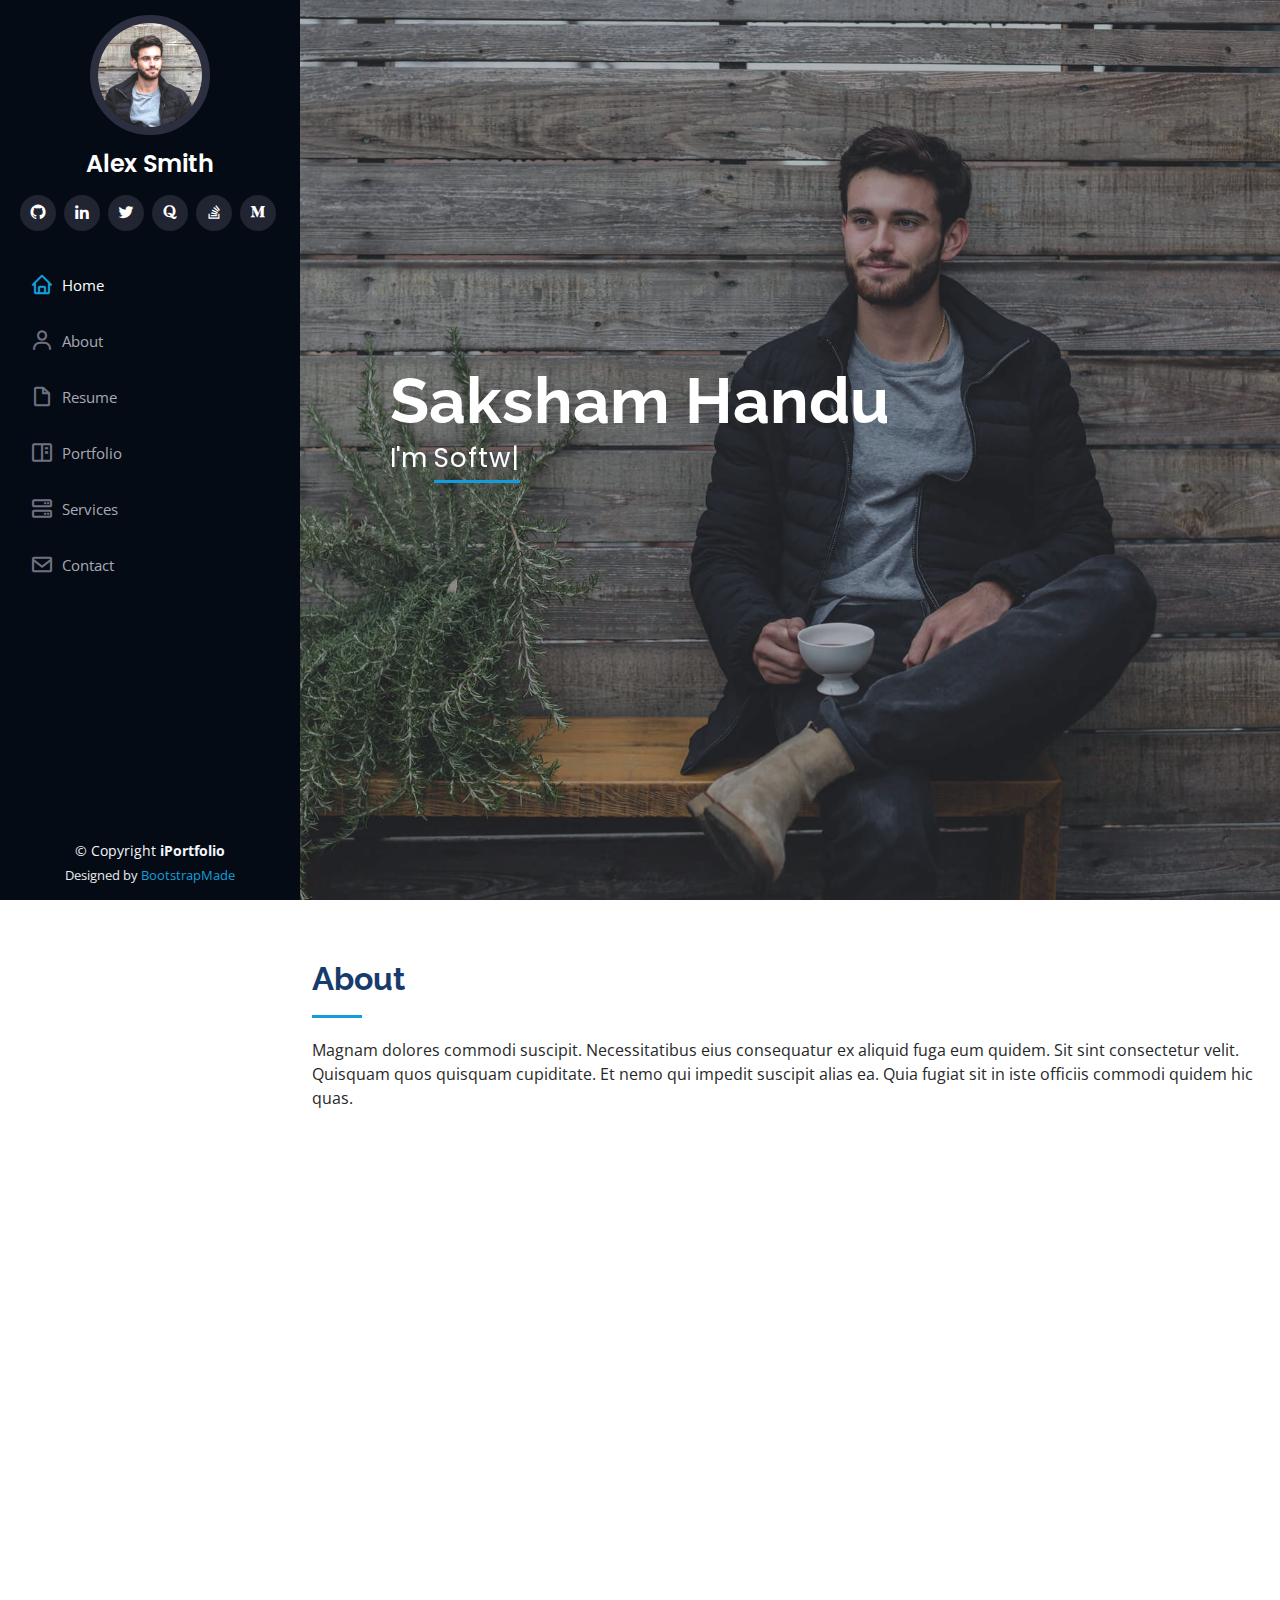
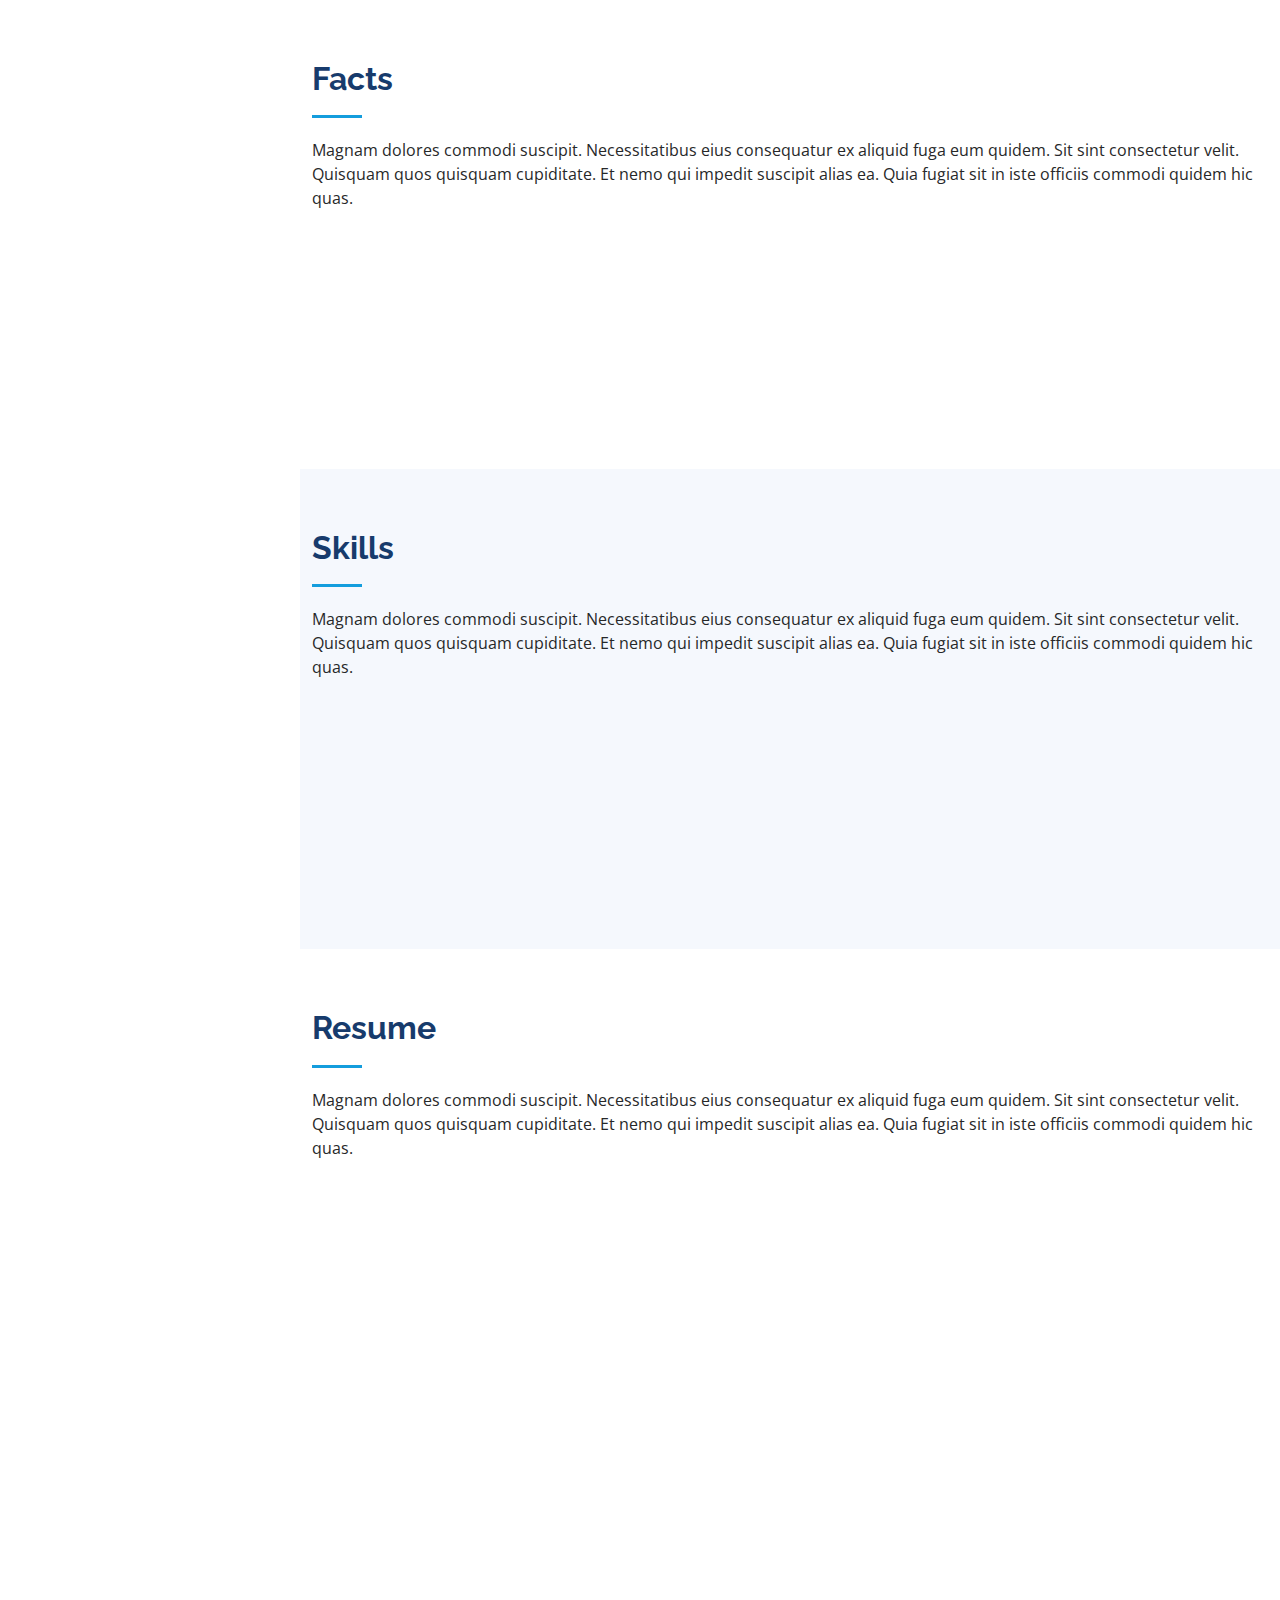
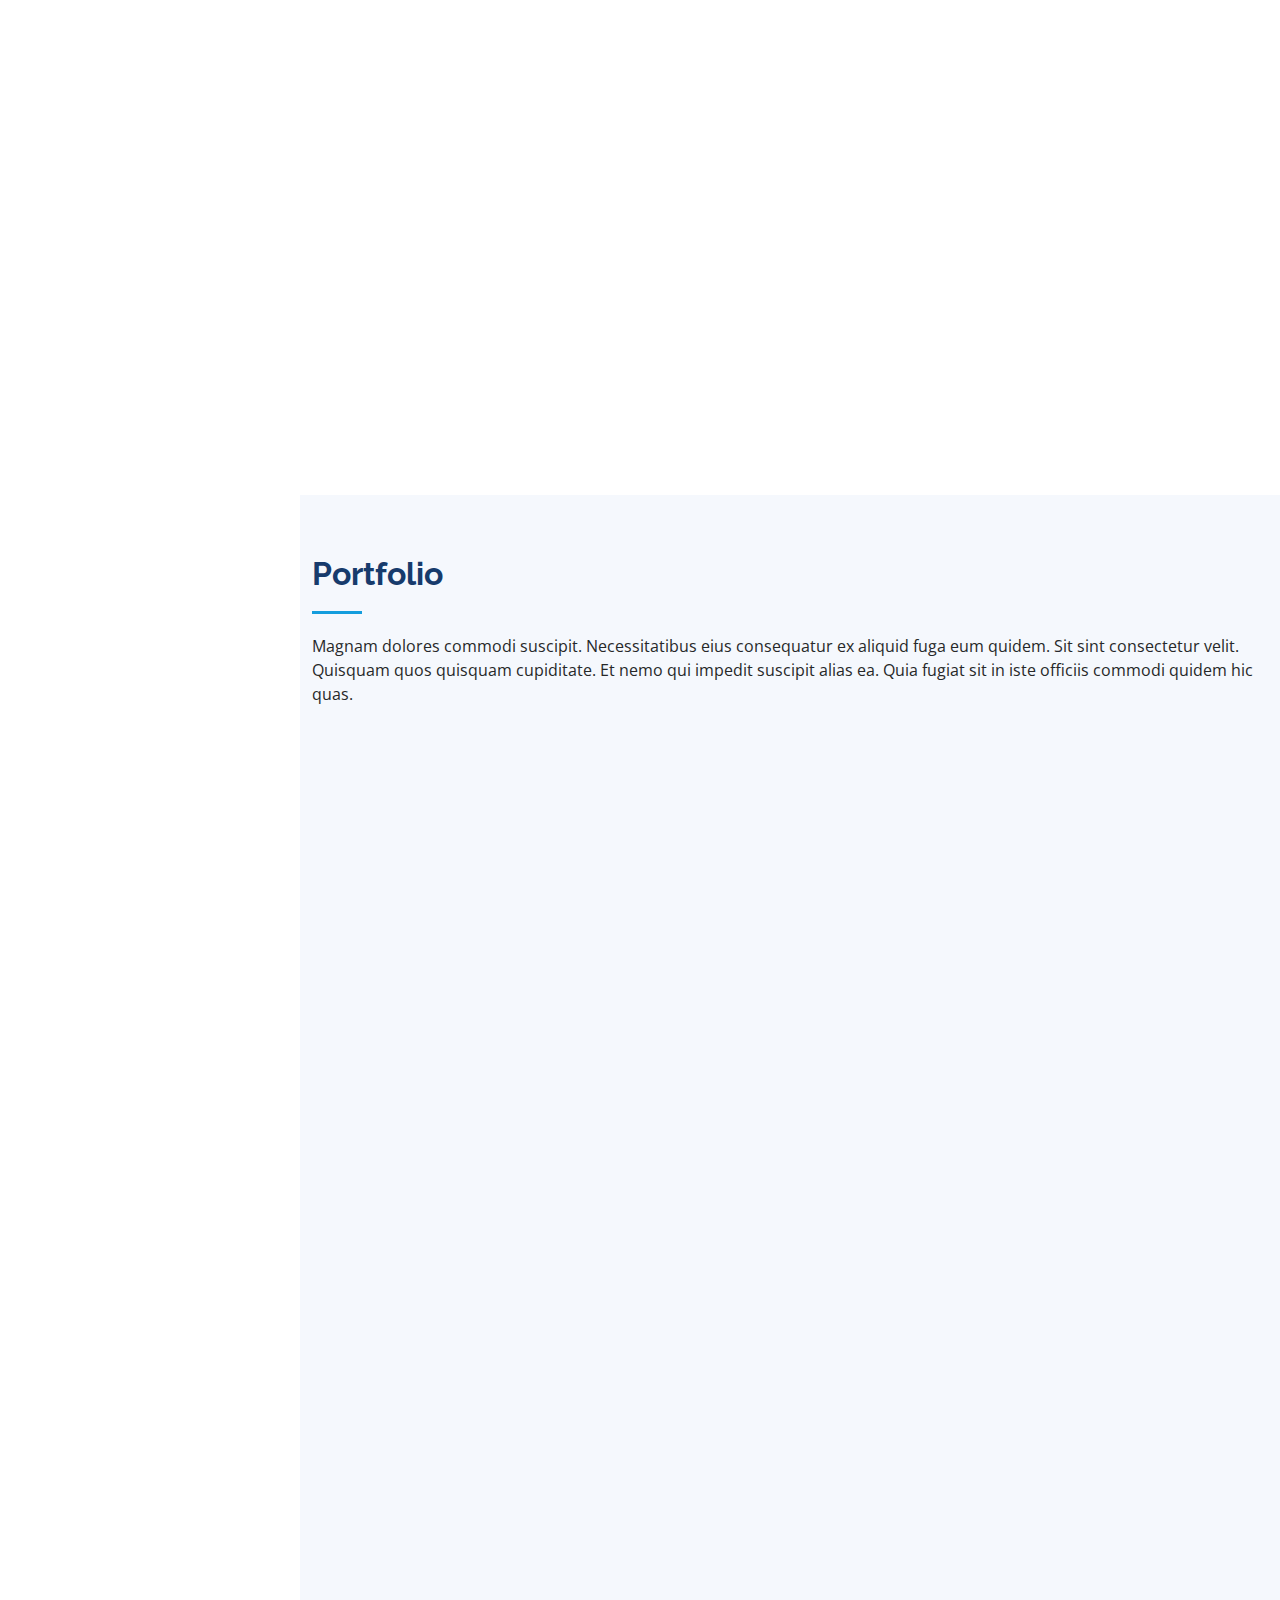
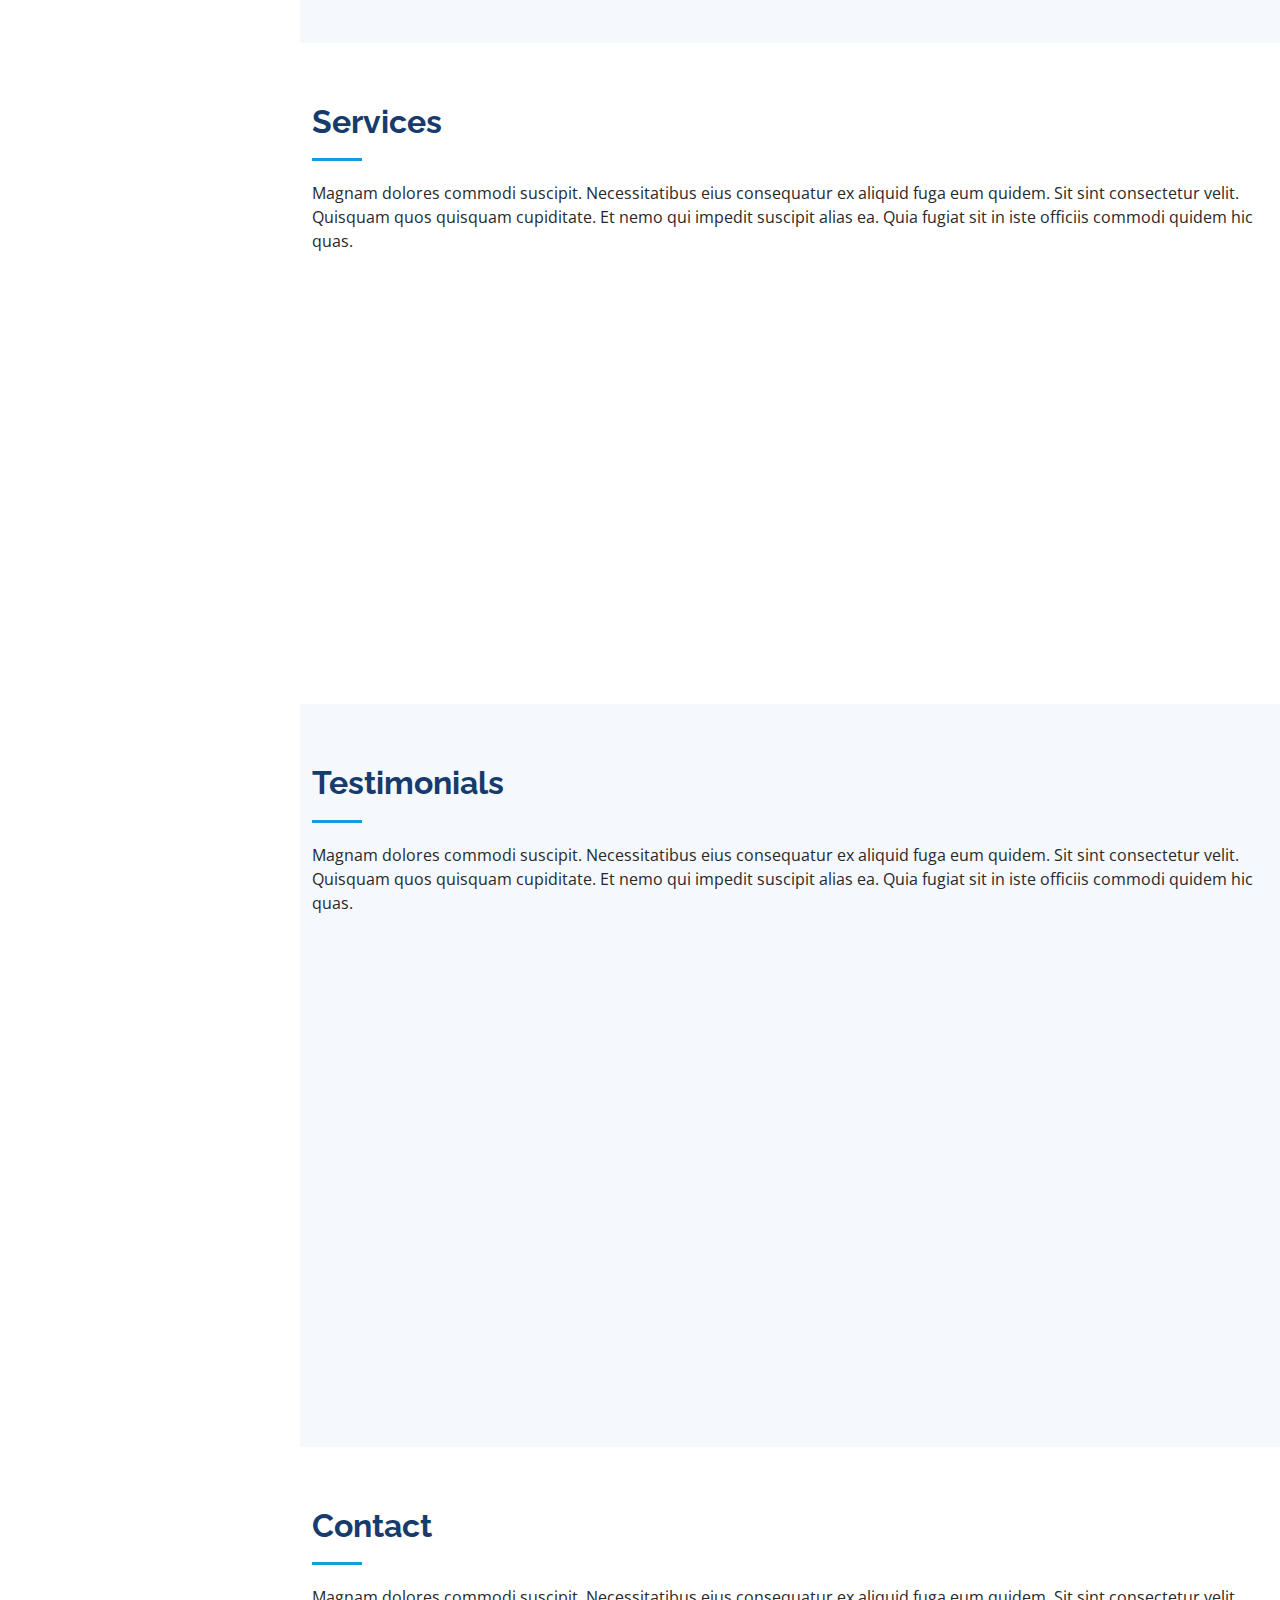
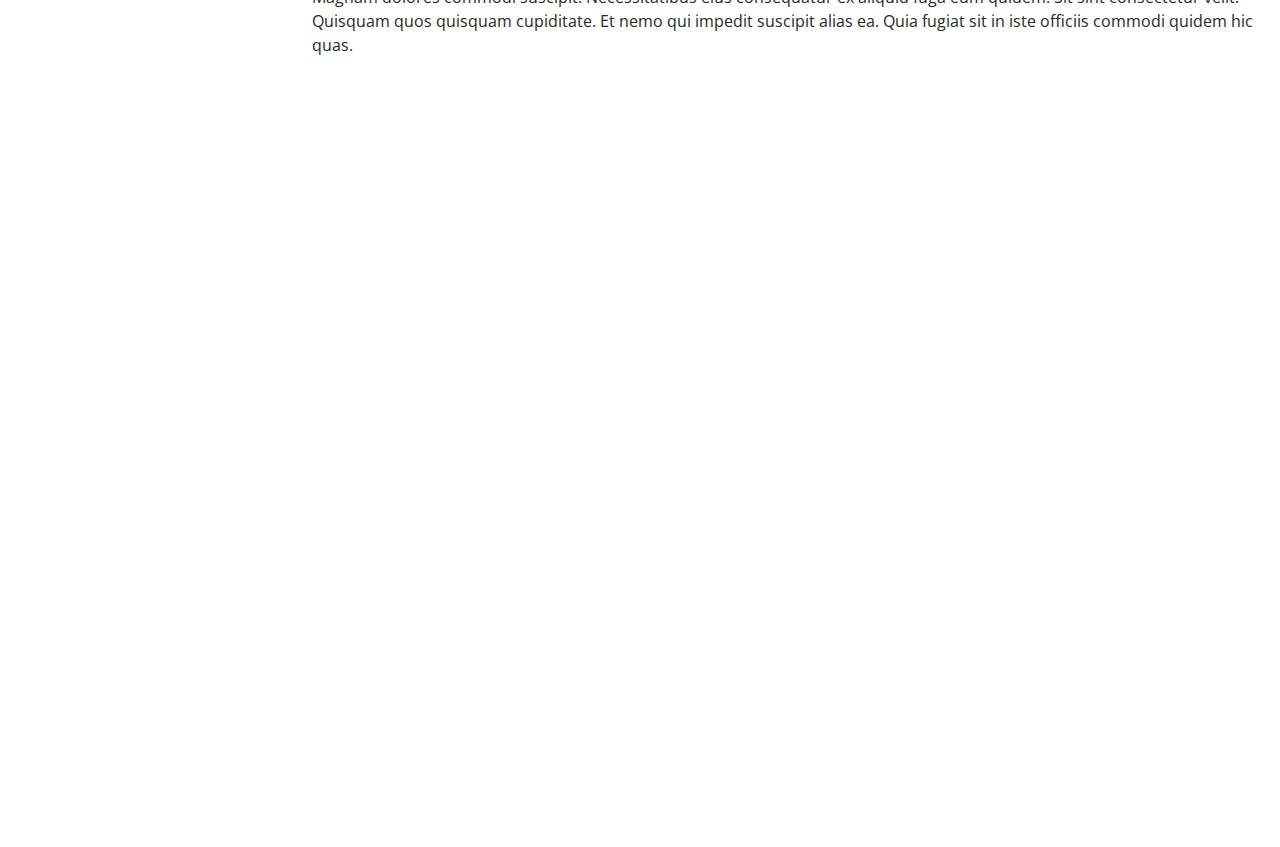
==== index.html @ 4e052d55 "Used bootstrap iPortfolio template" ====
<!DOCTYPE html>
<html lang="en">

<head>
  <meta charset="utf-8">
  <meta content="width=device-width, initial-scale=1.0" name="viewport">

  <title>iPortfolio Bootstrap Template - Index</title>
  <meta content="" name="description">
  <meta content="" name="keywords">

  <!-- Favicons -->
  <link href="assets/img/favicon.png" rel="icon">
  <link href="assets/img/apple-touch-icon.png" rel="apple-touch-icon">

  <!-- Google Fonts -->
  <link href="https://fonts.googleapis.com/css?family=Open+Sans:300,300i,400,400i,600,600i,700,700i|Raleway:300,300i,400,400i,500,500i,600,600i,700,700i|Poppins:300,300i,400,400i,500,500i,600,600i,700,700i" rel="stylesheet">

  <!-- Vendor CSS Files -->
  <link href="assets/vendor/aos/aos.css" rel="stylesheet">
  <link href="assets/vendor/bootstrap/css/bootstrap.min.css" rel="stylesheet">
  <link href="assets/vendor/bootstrap-icons/bootstrap-icons.css" rel="stylesheet">
  <link href="assets/vendor/boxicons/css/boxicons.min.css" rel="stylesheet">
  <link href="assets/vendor/glightbox/css/glightbox.min.css" rel="stylesheet">
  <link href="assets/vendor/swiper/swiper-bundle.min.css" rel="stylesheet">

  <!-- Template Main CSS File -->
  <link href="assets/css/style.css" rel="stylesheet">

  <!-- =======================================================
  * Template Name: iPortfolio - v3.0.1
  * Template URL: https://bootstrapmade.com/iportfolio-bootstrap-portfolio-websites-template/
  * Author: BootstrapMade.com
  * License: https://bootstrapmade.com/license/
  ======================================================== -->
</head>

<body>

  <!-- ======= Mobile nav toggle button ======= -->
  <i class="bi bi-list mobile-nav-toggle d-xl-none"></i>

  <!-- ======= Header ======= -->
  <header id="header">
    <div class="d-flex flex-column">

      <div class="profile">
        <img src="assets/img/profile-img.jpg" alt="" class="img-fluid rounded-circle">
        <h1 class="text-light"><a href="index.html">Alex Smith</a></h1>
        <div class="social-links mt-3 text-center">
          <a href="https://github.com/miPlodder" target="_blank"><i class="bx bxl-github"></i></a>
          <a href="https://www.linkedin.com/in/saksham-handu-94a631126/" target="_blank"><i class="bx bxl-linkedin"></i></a>
          <a href="https://twitter.com/miPlodder" target="_blank"><i class="bx bxl-twitter"></i></a>
          <a href="https://www.quora.com/profile/Saksham-Handu-1" target="_blank"><i class="bx bxl-quora"></i></a>
		  <a href="https://stackoverflow.com/users/5662835/miplodder?tab=profile" target="_blank"><i class="bx bxl-stack-overflow"></i></a>
          <a href="https://medium.com/@miPlodder" target="_blank"><i class="bx bxl-medium"></i></a>
          
    	  	
        </div>
      </div>

      <nav id="navbar" class="nav-menu navbar">
        <ul>
          <li><a href="#hero" class="nav-link scrollto active"><i class="bx bx-home"></i> <span>Home</span></a></li>
          <li><a href="#about" class="nav-link scrollto"><i class="bx bx-user"></i> <span>About</span></a></li>
          <li><a href="#resume" class="nav-link scrollto"><i class="bx bx-file-blank"></i> <span>Resume</span></a></li>
          <li><a href="#portfolio" class="nav-link scrollto"><i class="bx bx-book-content"></i> <span>Portfolio</span></a></li>
          <li><a href="#services" class="nav-link scrollto"><i class="bx bx-server"></i> <span>Services</span></a></li>
          <li><a href="#contact" class="nav-link scrollto"><i class="bx bx-envelope"></i> <span>Contact</span></a></li>
        </ul>
      </nav><!-- .nav-menu -->
    </div>
  </header><!-- End Header -->

  <!-- ======= Hero Section ======= -->
  <section id="hero" class="d-flex flex-column justify-content-center align-items-center">
    <div class="hero-container" data-aos="fade-in">
      <h1>Saksham Handu</h1>
      <p>I'm <span class="typed" data-typed-items="Software Developer, Open Source Lover :), Trader"></span></p>
    </div>
  </section><!-- End Hero -->

  <main id="main">

    <!-- ======= About Section ======= -->
    <section id="about" class="about">
      <div class="container">

        <div class="section-title">
          <h2>About</h2>
          <p>Magnam dolores commodi suscipit. Necessitatibus eius consequatur ex aliquid fuga eum quidem. Sit sint consectetur velit. Quisquam quos quisquam cupiditate. Et nemo qui impedit suscipit alias ea. Quia fugiat sit in iste officiis commodi quidem hic quas.</p>
        </div>

        <div class="row">
          <div class="col-lg-4" data-aos="fade-right">
            <img src="assets/img/profile-img.jpg" class="img-fluid" alt="">
          </div>
          <div class="col-lg-8 pt-4 pt-lg-0 content" data-aos="fade-left">
            <h3>UI/UX Designer &amp; Web Developer.</h3>
            <p class="font-italic">
              Lorem ipsum dolor sit amet, consectetur adipiscing elit, sed do eiusmod tempor incididunt ut labore et dolore
              magna aliqua.
            </p>
            <div class="row">
              <div class="col-lg-6">
                <ul>
                  <li><i class="bi bi-chevron-right"></i> <strong>Birthday:</strong> <span>1 May 1995</span></li>
                  <li><i class="bi bi-chevron-right"></i> <strong>Website:</strong> <span>www.example.com</span></li>
                  <li><i class="bi bi-chevron-right"></i> <strong>Phone:</strong> <span>+123 456 7890</span></li>
                  <li><i class="bi bi-chevron-right"></i> <strong>City:</strong> <span>New York, USA</span></li>
                </ul>
              </div>
              <div class="col-lg-6">
                <ul>
                  <li><i class="bi bi-chevron-right"></i> <strong>Age:</strong> <span>30</span></li>
                  <li><i class="bi bi-chevron-right"></i> <strong>Degree:</strong> <span>Master</span></li>
                  <li><i class="bi bi-chevron-right"></i> <strong>PhEmailone:</strong> <span>email@example.com</span></li>
                  <li><i class="bi bi-chevron-right"></i> <strong>Freelance:</strong> <span>Available</span></li>
                </ul>
              </div>
            </div>
            <p>
              Officiis eligendi itaque labore et dolorum mollitia officiis optio vero. Quisquam sunt adipisci omnis et ut. Nulla accusantium dolor incidunt officia tempore. Et eius omnis.
              Cupiditate ut dicta maxime officiis quidem quia. Sed et consectetur qui quia repellendus itaque neque. Aliquid amet quidem ut quaerat cupiditate. Ab et eum qui repellendus omnis culpa magni laudantium dolores.
            </p>
          </div>
        </div>

      </div>
    </section><!-- End About Section -->

    <!-- ======= Facts Section ======= -->
    <section id="facts" class="facts">
      <div class="container">

        <div class="section-title">
          <h2>Facts</h2>
          <p>Magnam dolores commodi suscipit. Necessitatibus eius consequatur ex aliquid fuga eum quidem. Sit sint consectetur velit. Quisquam quos quisquam cupiditate. Et nemo qui impedit suscipit alias ea. Quia fugiat sit in iste officiis commodi quidem hic quas.</p>
        </div>

        <div class="row no-gutters">

          <div class="col-lg-3 col-md-6 d-md-flex align-items-md-stretch" data-aos="fade-up">
            <div class="count-box">
              <i class="bi bi-emoji-smile"></i>
              <span data-purecounter-start="0" data-purecounter-end="232" data-purecounter-duration="1" class="purecounter"></span>
              <p><strong>Happy Clients</strong> consequuntur quae</p>
            </div>
          </div>

          <div class="col-lg-3 col-md-6 d-md-flex align-items-md-stretch" data-aos="fade-up" data-aos-delay="100">
            <div class="count-box">
              <i class="bi bi-journal-richtext"></i>
              <span data-purecounter-start="0" data-purecounter-end="521" data-purecounter-duration="1" class="purecounter"></span>
              <p><strong>Projects</strong> adipisci atque cum quia aut</p>
            </div>
          </div>

          <div class="col-lg-3 col-md-6 d-md-flex align-items-md-stretch" data-aos="fade-up" data-aos-delay="200">
            <div class="count-box">
              <i class="bi bi-headset"></i>
              <span data-purecounter-start="0" data-purecounter-end="1453" data-purecounter-duration="1" class="purecounter"></span>
              <p><strong>Hours Of Support</strong> aut commodi quaerat</p>
            </div>
          </div>

          <div class="col-lg-3 col-md-6 d-md-flex align-items-md-stretch" data-aos="fade-up" data-aos-delay="300">
            <div class="count-box">
              <i class="bi bi-people"></i>
              <span data-purecounter-start="0" data-purecounter-end="32" data-purecounter-duration="1" class="purecounter"></span>
              <p><strong>Hard Workers</strong> rerum asperiores dolor</p>
            </div>
          </div>

        </div>

      </div>
    </section><!-- End Facts Section -->

    <!-- ======= Skills Section ======= -->
    <section id="skills" class="skills section-bg">
      <div class="container">

        <div class="section-title">
          <h2>Skills</h2>
          <p>Magnam dolores commodi suscipit. Necessitatibus eius consequatur ex aliquid fuga eum quidem. Sit sint consectetur velit. Quisquam quos quisquam cupiditate. Et nemo qui impedit suscipit alias ea. Quia fugiat sit in iste officiis commodi quidem hic quas.</p>
        </div>

        <div class="row skills-content">

          <div class="col-lg-6" data-aos="fade-up">

            <div class="progress">
              <span class="skill">HTML <i class="val">100%</i></span>
              <div class="progress-bar-wrap">
                <div class="progress-bar" role="progressbar" aria-valuenow="100" aria-valuemin="0" aria-valuemax="100"></div>
              </div>
            </div>

            <div class="progress">
              <span class="skill">CSS <i class="val">90%</i></span>
              <div class="progress-bar-wrap">
                <div class="progress-bar" role="progressbar" aria-valuenow="90" aria-valuemin="0" aria-valuemax="100"></div>
              </div>
            </div>

            <div class="progress">
              <span class="skill">JavaScript <i class="val">75%</i></span>
              <div class="progress-bar-wrap">
                <div class="progress-bar" role="progressbar" aria-valuenow="75" aria-valuemin="0" aria-valuemax="100"></div>
              </div>
            </div>

          </div>

          <div class="col-lg-6" data-aos="fade-up" data-aos-delay="100">

            <div class="progress">
              <span class="skill">PHP <i class="val">80%</i></span>
              <div class="progress-bar-wrap">
                <div class="progress-bar" role="progressbar" aria-valuenow="80" aria-valuemin="0" aria-valuemax="100"></div>
              </div>
            </div>

            <div class="progress">
              <span class="skill">WordPress/CMS <i class="val">90%</i></span>
              <div class="progress-bar-wrap">
                <div class="progress-bar" role="progressbar" aria-valuenow="90" aria-valuemin="0" aria-valuemax="100"></div>
              </div>
            </div>

            <div class="progress">
              <span class="skill">Photoshop <i class="val">55%</i></span>
              <div class="progress-bar-wrap">
                <div class="progress-bar" role="progressbar" aria-valuenow="55" aria-valuemin="0" aria-valuemax="100"></div>
              </div>
            </div>

          </div>

        </div>

      </div>
    </section><!-- End Skills Section -->

    <!-- ======= Resume Section ======= -->
    <section id="resume" class="resume">
      <div class="container">

        <div class="section-title">
          <h2>Resume</h2>
          <p>Magnam dolores commodi suscipit. Necessitatibus eius consequatur ex aliquid fuga eum quidem. Sit sint consectetur velit. Quisquam quos quisquam cupiditate. Et nemo qui impedit suscipit alias ea. Quia fugiat sit in iste officiis commodi quidem hic quas.</p>
        </div>

        <div class="row">
          <div class="col-lg-6" data-aos="fade-up">
            <h3 class="resume-title">Sumary</h3>
            <div class="resume-item pb-0">
              <h4>Alex Smith</h4>
              <p><em>Innovative and deadline-driven Graphic Designer with 3+ years of experience designing and developing user-centered digital/print marketing material from initial concept to final, polished deliverable.</em></p>
              <ul>
                <li>Portland par 127,Orlando, FL</li>
                <li>(123) 456-7891</li>
                <li>alice.barkley@example.com</li>
              </ul>
            </div>

            <h3 class="resume-title">Education</h3>
            <div class="resume-item">
              <h4>Master of Fine Arts &amp; Graphic Design</h4>
              <h5>2015 - 2016</h5>
              <p><em>Rochester Institute of Technology, Rochester, NY</em></p>
              <p>Qui deserunt veniam. Et sed aliquam labore tempore sed quisquam iusto autem sit. Ea vero voluptatum qui ut dignissimos deleniti nerada porti sand markend</p>
            </div>
            <div class="resume-item">
              <h4>Bachelor of Fine Arts &amp; Graphic Design</h4>
              <h5>2010 - 2014</h5>
              <p><em>Rochester Institute of Technology, Rochester, NY</em></p>
              <p>Quia nobis sequi est occaecati aut. Repudiandae et iusto quae reiciendis et quis Eius vel ratione eius unde vitae rerum voluptates asperiores voluptatem Earum molestiae consequatur neque etlon sader mart dila</p>
            </div>
          </div>
          <div class="col-lg-6" data-aos="fade-up" data-aos-delay="100">
            <h3 class="resume-title">Professional Experience</h3>
            <div class="resume-item">
              <h4>Senior graphic design specialist</h4>
              <h5>2019 - Present</h5>
              <p><em>Experion, New York, NY </em></p>
              <ul>
                <li>Lead in the design, development, and implementation of the graphic, layout, and production communication materials</li>
                <li>Delegate tasks to the 7 members of the design team and provide counsel on all aspects of the project. </li>
                <li>Supervise the assessment of all graphic materials in order to ensure quality and accuracy of the design</li>
                <li>Oversee the efficient use of production project budgets ranging from $2,000 - $25,000</li>
              </ul>
            </div>
            <div class="resume-item">
              <h4>Graphic design specialist</h4>
              <h5>2017 - 2018</h5>
              <p><em>Stepping Stone Advertising, New York, NY</em></p>
              <ul>
                <li>Developed numerous marketing programs (logos, brochures,infographics, presentations, and advertisements).</li>
                <li>Managed up to 5 projects or tasks at a given time while under pressure</li>
                <li>Recommended and consulted with clients on the most appropriate graphic design</li>
                <li>Created 4+ design presentations and proposals a month for clients and account managers</li>
              </ul>
            </div>
          </div>
        </div>

      </div>
    </section><!-- End Resume Section -->

    <!-- ======= Portfolio Section ======= -->
    <section id="portfolio" class="portfolio section-bg">
      <div class="container">

        <div class="section-title">
          <h2>Portfolio</h2>
          <p>Magnam dolores commodi suscipit. Necessitatibus eius consequatur ex aliquid fuga eum quidem. Sit sint consectetur velit. Quisquam quos quisquam cupiditate. Et nemo qui impedit suscipit alias ea. Quia fugiat sit in iste officiis commodi quidem hic quas.</p>
        </div>

        <div class="row" data-aos="fade-up">
          <div class="col-lg-12 d-flex justify-content-center">
            <ul id="portfolio-flters">
              <li data-filter="*" class="filter-active">All</li>
              <li data-filter=".filter-app">App</li>
              <li data-filter=".filter-card">Card</li>
              <li data-filter=".filter-web">Web</li>
            </ul>
          </div>
        </div>

        <div class="row portfolio-container" data-aos="fade-up" data-aos-delay="100">

          <div class="col-lg-4 col-md-6 portfolio-item filter-app">
            <div class="portfolio-wrap">
              <img src="assets/img/portfolio/portfolio-1.jpg" class="img-fluid" alt="">
              <div class="portfolio-links">
                <a href="assets/img/portfolio/portfolio-1.jpg" data-gallery="portfolioGallery" class="portfolio-lightbox" title="App 1"><i class="bx bx-plus"></i></a>
                <a href="portfolio-details.html" title="More Details"><i class="bx bx-link"></i></a>
              </div>
            </div>
          </div>

          <div class="col-lg-4 col-md-6 portfolio-item filter-web">
            <div class="portfolio-wrap">
              <img src="assets/img/portfolio/portfolio-2.jpg" class="img-fluid" alt="">
              <div class="portfolio-links">
                <a href="assets/img/portfolio/portfolio-2.jpg" data-gallery="portfolioGallery" class="portfolio-lightbox" title="Web 3"><i class="bx bx-plus"></i></a>
                <a href="portfolio-details.html" title="More Details"><i class="bx bx-link"></i></a>
              </div>
            </div>
          </div>

          <div class="col-lg-4 col-md-6 portfolio-item filter-app">
            <div class="portfolio-wrap">
              <img src="assets/img/portfolio/portfolio-3.jpg" class="img-fluid" alt="">
              <div class="portfolio-links">
                <a href="assets/img/portfolio/portfolio-3.jpg" data-gallery="portfolioGallery" class="portfolio-lightbox" title="App 2"><i class="bx bx-plus"></i></a>
                <a href="portfolio-details.html" title="More Details"><i class="bx bx-link"></i></a>
              </div>
            </div>
          </div>

          <div class="col-lg-4 col-md-6 portfolio-item filter-card">
            <div class="portfolio-wrap">
              <img src="assets/img/portfolio/portfolio-4.jpg" class="img-fluid" alt="">
              <div class="portfolio-links">
                <a href="assets/img/portfolio/portfolio-4.jpg" data-gallery="portfolioGallery" class="portfolio-lightbox" title="Card 2"><i class="bx bx-plus"></i></a>
                <a href="portfolio-details.html" title="More Details"><i class="bx bx-link"></i></a>
              </div>
            </div>
          </div>

          <div class="col-lg-4 col-md-6 portfolio-item filter-web">
            <div class="portfolio-wrap">
              <img src="assets/img/portfolio/portfolio-5.jpg" class="img-fluid" alt="">
              <div class="portfolio-links">
                <a href="assets/img/portfolio/portfolio-5.jpg" data-gallery="portfolioGallery" class="portfolio-lightbox" title="Web 2"><i class="bx bx-plus"></i></a>
                <a href="portfolio-details.html" title="More Details"><i class="bx bx-link"></i></a>
              </div>
            </div>
          </div>

          <div class="col-lg-4 col-md-6 portfolio-item filter-app">
            <div class="portfolio-wrap">
              <img src="assets/img/portfolio/portfolio-6.jpg" class="img-fluid" alt="">
              <div class="portfolio-links">
                <a href="assets/img/portfolio/portfolio-6.jpg" data-gallery="portfolioGallery" class="portfolio-lightbox" title="App 3"><i class="bx bx-plus"></i></a>
                <a href="portfolio-details.html" title="More Details"><i class="bx bx-link"></i></a>
              </div>
            </div>
          </div>

          <div class="col-lg-4 col-md-6 portfolio-item filter-card">
            <div class="portfolio-wrap">
              <img src="assets/img/portfolio/portfolio-7.jpg" class="img-fluid" alt="">
              <div class="portfolio-links">
                <a href="assets/img/portfolio/portfolio-7.jpg" data-gallery="portfolioGallery" class="portfolio-lightbox" title="Card 1"><i class="bx bx-plus"></i></a>
                <a href="portfolio-details.html" title="More Details"><i class="bx bx-link"></i></a>
              </div>
            </div>
          </div>

          <div class="col-lg-4 col-md-6 portfolio-item filter-card">
            <div class="portfolio-wrap">
              <img src="assets/img/portfolio/portfolio-8.jpg" class="img-fluid" alt="">
              <div class="portfolio-links">
                <a href="assets/img/portfolio/portfolio-8.jpg" data-gallery="portfolioGallery" class="portfolio-lightbox" title="Card 3"><i class="bx bx-plus"></i></a>
                <a href="portfolio-details.html" title="More Details"><i class="bx bx-link"></i></a>
              </div>
            </div>
          </div>

          <div class="col-lg-4 col-md-6 portfolio-item filter-web">
            <div class="portfolio-wrap">
              <img src="assets/img/portfolio/portfolio-9.jpg" class="img-fluid" alt="">
              <div class="portfolio-links">
                <a href="assets/img/portfolio/portfolio-9.jpg" data-gallery="portfolioGallery" class="portfolio-lightbox" title="Web 3"><i class="bx bx-plus"></i></a>
                <a href="portfolio-details.html" title="More Details"><i class="bx bx-link"></i></a>
              </div>
            </div>
          </div>

        </div>

      </div>
    </section><!-- End Portfolio Section -->

    <!-- ======= Services Section ======= -->
    <section id="services" class="services">
      <div class="container">

        <div class="section-title">
          <h2>Services</h2>
          <p>Magnam dolores commodi suscipit. Necessitatibus eius consequatur ex aliquid fuga eum quidem. Sit sint consectetur velit. Quisquam quos quisquam cupiditate. Et nemo qui impedit suscipit alias ea. Quia fugiat sit in iste officiis commodi quidem hic quas.</p>
        </div>

        <div class="row">
          <div class="col-lg-4 col-md-6 icon-box" data-aos="fade-up">
            <div class="icon"><i class="bi bi-briefcase"></i></div>
            <h4 class="title"><a href="">Lorem Ipsum</a></h4>
            <p class="description">Voluptatum deleniti atque corrupti quos dolores et quas molestias excepturi sint occaecati cupiditate non provident</p>
          </div>
          <div class="col-lg-4 col-md-6 icon-box" data-aos="fade-up" data-aos-delay="100">
            <div class="icon"><i class="bi bi-card-checklist"></i></div>
            <h4 class="title"><a href="">Dolor Sitema</a></h4>
            <p class="description">Minim veniam, quis nostrud exercitation ullamco laboris nisi ut aliquip ex ea commodo consequat tarad limino ata</p>
          </div>
          <div class="col-lg-4 col-md-6 icon-box" data-aos="fade-up" data-aos-delay="200">
            <div class="icon"><i class="bi bi-bar-chart"></i></div>
            <h4 class="title"><a href="">Sed ut perspiciatis</a></h4>
            <p class="description">Duis aute irure dolor in reprehenderit in voluptate velit esse cillum dolore eu fugiat nulla pariatur</p>
          </div>
          <div class="col-lg-4 col-md-6 icon-box" data-aos="fade-up" data-aos-delay="300">
            <div class="icon"><i class="bi bi-binoculars"></i></div>
            <h4 class="title"><a href="">Magni Dolores</a></h4>
            <p class="description">Excepteur sint occaecat cupidatat non proident, sunt in culpa qui officia deserunt mollit anim id est laborum</p>
          </div>
          <div class="col-lg-4 col-md-6 icon-box" data-aos="fade-up" data-aos-delay="400">
            <div class="icon"><i class="bi bi-brightness-high"></i></div>
            <h4 class="title"><a href="">Nemo Enim</a></h4>
            <p class="description">At vero eos et accusamus et iusto odio dignissimos ducimus qui blanditiis praesentium voluptatum deleniti atque</p>
          </div>
          <div class="col-lg-4 col-md-6 icon-box" data-aos="fade-up" data-aos-delay="500">
            <div class="icon"><i class="bi bi-calendar4-week"></i></div>
            <h4 class="title"><a href="">Eiusmod Tempor</a></h4>
            <p class="description">Et harum quidem rerum facilis est et expedita distinctio. Nam libero tempore, cum soluta nobis est eligendi</p>
          </div>
        </div>

      </div>
    </section><!-- End Services Section -->

    <!-- ======= Testimonials Section ======= -->
    <section id="testimonials" class="testimonials section-bg">
      <div class="container">

        <div class="section-title">
          <h2>Testimonials</h2>
          <p>Magnam dolores commodi suscipit. Necessitatibus eius consequatur ex aliquid fuga eum quidem. Sit sint consectetur velit. Quisquam quos quisquam cupiditate. Et nemo qui impedit suscipit alias ea. Quia fugiat sit in iste officiis commodi quidem hic quas.</p>
        </div>

        <div class="testimonials-slider swiper-container" data-aos="fade-up" data-aos-delay="100">
          <div class="swiper-wrapper">

            <div class="swiper-slide">
              <div class="testimonial-item" data-aos="fade-up">
                <p>
                  <i class="bx bxs-quote-alt-left quote-icon-left"></i>
                  Proin iaculis purus consequat sem cure digni ssim donec porttitora entum suscipit rhoncus. Accusantium quam, ultricies eget id, aliquam eget nibh et. Maecen aliquam, risus at semper.
                  <i class="bx bxs-quote-alt-right quote-icon-right"></i>
                </p>
                <img src="assets/img/testimonials/testimonials-1.jpg" class="testimonial-img" alt="">
                <h3>Saul Goodman</h3>
                <h4>Ceo &amp; Founder</h4>
              </div>
            </div><!-- End testimonial item -->

            <div class="swiper-slide">
              <div class="testimonial-item" data-aos="fade-up" data-aos-delay="100">
                <p>
                  <i class="bx bxs-quote-alt-left quote-icon-left"></i>
                  Export tempor illum tamen malis malis eram quae irure esse labore quem cillum quid cillum eram malis quorum velit fore eram velit sunt aliqua noster fugiat irure amet legam anim culpa.
                  <i class="bx bxs-quote-alt-right quote-icon-right"></i>
                </p>
                <img src="assets/img/testimonials/testimonials-2.jpg" class="testimonial-img" alt="">
                <h3>Sara Wilsson</h3>
                <h4>Designer</h4>
              </div>
            </div><!-- End testimonial item -->

            <div class="swiper-slide">
              <div class="testimonial-item" data-aos="fade-up" data-aos-delay="200">
                <p>
                  <i class="bx bxs-quote-alt-left quote-icon-left"></i>
                  Enim nisi quem export duis labore cillum quae magna enim sint quorum nulla quem veniam duis minim tempor labore quem eram duis noster aute amet eram fore quis sint minim.
                  <i class="bx bxs-quote-alt-right quote-icon-right"></i>
                </p>
                <img src="assets/img/testimonials/testimonials-3.jpg" class="testimonial-img" alt="">
                <h3>Jena Karlis</h3>
                <h4>Store Owner</h4>
              </div>
            </div><!-- End testimonial item -->

            <div class="swiper-slide">
              <div class="testimonial-item" data-aos="fade-up" data-aos-delay="300">
                <p>
                  <i class="bx bxs-quote-alt-left quote-icon-left"></i>
                  Fugiat enim eram quae cillum dolore dolor amet nulla culpa multos export minim fugiat minim velit minim dolor enim duis veniam ipsum anim magna sunt elit fore quem dolore labore illum veniam.
                  <i class="bx bxs-quote-alt-right quote-icon-right"></i>
                </p>
                <img src="assets/img/testimonials/testimonials-4.jpg" class="testimonial-img" alt="">
                <h3>Matt Brandon</h3>
                <h4>Freelancer</h4>
              </div>
            </div><!-- End testimonial item -->

            <div class="swiper-slide">
              <div class="testimonial-item" data-aos="fade-up" data-aos-delay="400">
                <p>
                  <i class="bx bxs-quote-alt-left quote-icon-left"></i>
                  Quis quorum aliqua sint quem legam fore sunt eram irure aliqua veniam tempor noster veniam enim culpa labore duis sunt culpa nulla illum cillum fugiat legam esse veniam culpa fore nisi cillum quid.
                  <i class="bx bxs-quote-alt-right quote-icon-right"></i>
                </p>
                <img src="assets/img/testimonials/testimonials-5.jpg" class="testimonial-img" alt="">
                <h3>John Larson</h3>
                <h4>Entrepreneur</h4>
              </div>
            </div><!-- End testimonial item -->

          </div>
          <div class="swiper-pagination"></div>
        </div>

      </div>
    </section><!-- End Testimonials Section -->

    <!-- ======= Contact Section ======= -->
    <section id="contact" class="contact">
      <div class="container">

        <div class="section-title">
          <h2>Contact</h2>
          <p>Magnam dolores commodi suscipit. Necessitatibus eius consequatur ex aliquid fuga eum quidem. Sit sint consectetur velit. Quisquam quos quisquam cupiditate. Et nemo qui impedit suscipit alias ea. Quia fugiat sit in iste officiis commodi quidem hic quas.</p>
        </div>

        <div class="row" data-aos="fade-in">

          <div class="col-lg-5 d-flex align-items-stretch">
            <div class="info">
              <div class="address">
                <i class="bi bi-geo-alt"></i>
                <h4>Location:</h4>
                <p>A108 Adam Street, New York, NY 535022</p>
              </div>

              <div class="email">
                <i class="bi bi-envelope"></i>
                <h4>Email:</h4>
                <p>info@example.com</p>
              </div>

              <div class="phone">
                <i class="bi bi-phone"></i>
                <h4>Call:</h4>
                <p>+1 5589 55488 55s</p>
              </div>

              <iframe src="https://www.google.com/maps/embed?pb=!1m14!1m8!1m3!1d12097.433213460943!2d-74.0062269!3d40.7101282!3m2!1i1024!2i768!4f13.1!3m3!1m2!1s0x0%3A0xb89d1fe6bc499443!2sDowntown+Conference+Center!5e0!3m2!1smk!2sbg!4v1539943755621" frameborder="0" style="border:0; width: 100%; height: 290px;" allowfullscreen></iframe>
            </div>

          </div>

          <div class="col-lg-7 mt-5 mt-lg-0 d-flex align-items-stretch">
            <form action="forms/contact.php" method="post" role="form" class="php-email-form">
              <div class="row">
                <div class="form-group col-md-6">
                  <label for="name">Your Name</label>
                  <input type="text" name="name" class="form-control" id="name" required>
                </div>
                <div class="form-group col-md-6">
                  <label for="name">Your Email</label>
                  <input type="email" class="form-control" name="email" id="email" required>
                </div>
              </div>
              <div class="form-group">
                <label for="name">Subject</label>
                <input type="text" class="form-control" name="subject" id="subject" required>
              </div>
              <div class="form-group">
                <label for="name">Message</label>
                <textarea class="form-control" name="message" rows="10" required></textarea>
              </div>
              <div class="my-3">
                <div class="loading">Loading</div>
                <div class="error-message"></div>
                <div class="sent-message">Your message has been sent. Thank you!</div>
              </div>
              <div class="text-center"><button type="submit">Send Message</button></div>
            </form>
          </div>

        </div>

      </div>
    </section><!-- End Contact Section -->

  </main><!-- End #main -->

  <!-- ======= Footer ======= -->
  <footer id="footer">
    <div class="container">
      <div class="copyright">
        &copy; Copyright <strong><span>iPortfolio</span></strong>
      </div>
      <div class="credits">
        <!-- All the links in the footer should remain intact. -->
        <!-- You can delete the links only if you purchased the pro version. -->
        <!-- Licensing information: https://bootstrapmade.com/license/ -->
        <!-- Purchase the pro version with working PHP/AJAX contact form: https://bootstrapmade.com/iportfolio-bootstrap-portfolio-websites-template/ -->
        Designed by <a href="https://bootstrapmade.com/">BootstrapMade</a>
      </div>
    </div>
  </footer><!-- End  Footer -->

  <a href="#" class="back-to-top d-flex align-items-center justify-content-center"><i class="bi bi-arrow-up-short"></i></a>

  <!-- Vendor JS Files -->
  <script src="assets/vendor/aos/aos.js"></script>
  <script src="assets/vendor/bootstrap/js/bootstrap.bundle.min.js"></script>
  <script src="assets/vendor/glightbox/js/glightbox.min.js"></script>
  <script src="assets/vendor/isotope-layout/isotope.pkgd.min.js"></script>
  <script src="assets/vendor/php-email-form/validate.js"></script>
  <script src="assets/vendor/purecounter/purecounter.js"></script>
  <script src="assets/vendor/swiper/swiper-bundle.min.js"></script>
  <script src="assets/vendor/typed.js/typed.min.js"></script>
  <script src="assets/vendor/waypoints/noframework.waypoints.js"></script>

  <!-- Template Main JS File -->
  <script src="assets/js/main.js"></script>

</body>

</html>
---- assets/css/style.css ----
/**
* Template Name: iPortfolio - v3.0.1
* Template URL: https://bootstrapmade.com/iportfolio-bootstrap-portfolio-websites-template/
* Author: BootstrapMade.com
* License: https://bootstrapmade.com/license/
*/

/*--------------------------------------------------------------
# General
--------------------------------------------------------------*/
body {
  font-family: "Open Sans", sans-serif;
  color: #272829;
}

a {
  color: #149ddd;
  text-decoration: none;
}

a:hover {
  color: #37b3ed;
  text-decoration: none;
}

h1, h2, h3, h4, h5, h6 {
  font-family: "Raleway", sans-serif;
}

/*--------------------------------------------------------------
# Back to top button
--------------------------------------------------------------*/
.back-to-top {
  position: fixed;
  visibility: hidden;
  opacity: 0;
  right: 15px;
  bottom: 15px;
  z-index: 996;
  background: #149ddd;
  width: 40px;
  height: 40px;
  border-radius: 50px;
  transition: all 0.4s;
}

.back-to-top i {
  font-size: 28px;
  color: #fff;
  line-height: 0;
}

.back-to-top:hover {
  background: #2eafec;
  color: #fff;
}

.back-to-top.active {
  visibility: visible;
  opacity: 1;
}

/*--------------------------------------------------------------
# Header
--------------------------------------------------------------*/
#header {
  position: fixed;
  top: 0;
  left: 0;
  bottom: 0;
  width: 300px;
  transition: all ease-in-out 0.5s;
  z-index: 9997;
  transition: all 0.5s;
  padding: 0 15px;
  background: #040b14;
  overflow-y: auto;
}

#header .profile img {
  margin: 15px auto;
  display: block;
  width: 120px;
  border: 8px solid #2c2f3f;
}

#header .profile h1 {
  font-size: 24px;
  margin: 0;
  padding: 0;
  font-weight: 600;
  -moz-text-align-last: center;
  text-align-last: center;
  font-family: "Poppins", sans-serif;
}

#header .profile h1 a, #header .profile h1 a:hover {
  color: #fff;
  text-decoration: none;
}

#header .profile .social-links a {
  font-size: 18px;
  display: inline-block;
  background: #212431;
  color: #fff;
  line-height: 1;
  padding: 8px 0;
  margin-right: 4px;
  border-radius: 50%;
  text-align: center;
  width: 36px;
  height: 36px;
  transition: 0.3s;
}

#header .profile .social-links a:hover {
  background: #149ddd;
  color: #fff;
  text-decoration: none;
}

#main {
  margin-left: 300px;
}

@media (max-width: 1199px) {
  #header {
    left: -300px;
  }
  #main {
    margin-left: 0;
  }
}

/*--------------------------------------------------------------
# Navigation Menu
--------------------------------------------------------------*/
/* Desktop Navigation */
.nav-menu {
  padding: 30px 0 0 0;
}

.nav-menu * {
  margin: 0;
  padding: 0;
  list-style: none;
}

.nav-menu > ul > li {
  position: relative;
  white-space: nowrap;
}

.nav-menu a {
  display: flex;
  align-items: center;
  color: #a8a9b4;
  padding: 12px 15px;
  margin-bottom: 8px;
  transition: 0.3s;
  font-size: 15px;
}

.nav-menu a i {
  font-size: 24px;
  padding-right: 8px;
  color: #6f7180;
}

.nav-menu a:hover, .nav-menu .active, .nav-menu li:hover > a {
  text-decoration: none;
  color: #fff;
}

.nav-menu a:hover i, .nav-menu .active i, .nav-menu li:hover > a i {
  color: #149ddd;
}

/* Mobile Navigation */
.mobile-nav-toggle {
  position: fixed;
  right: 15px;
  top: 15px;
  z-index: 9998;
  border: 0;
  font-size: 24px;
  transition: all 0.4s;
  outline: none !important;
  background-color: #149ddd;
  color: #fff;
  width: 40px;
  height: 40px;
  display: inline-flex;
  align-items: center;
  justify-content: center;
  line-height: 0;
  border-radius: 50px;
  cursor: pointer;
}

.mobile-nav-active {
  overflow: hidden;
}

.mobile-nav-active #header {
  left: 0;
}

/*--------------------------------------------------------------
# Hero Section
--------------------------------------------------------------*/
#hero {
  width: 100%;
  height: 100vh;
  background: url("../img/hero-bg.jpg") top center;
  background-size: cover;
}

#hero:before {
  content: "";
  background: rgba(5, 13, 24, 0.3);
  position: absolute;
  bottom: 0;
  top: 0;
  left: 0;
  right: 0;
  z-index: 1;
}

#hero .hero-container {
  position: relative;
  z-index: 2;
  min-width: 300px;
}

#hero h1 {
  margin: 0 0 10px 0;
  font-size: 64px;
  font-weight: 700;
  line-height: 56px;
  color: #fff;
}

#hero p {
  color: #fff;
  margin-bottom: 50px;
  font-size: 26px;
  font-family: "Poppins", sans-serif;
}

#hero p span {
  color: #fff;
  padding-bottom: 4px;
  letter-spacing: 1px;
  border-bottom: 3px solid #149ddd;
}

@media (min-width: 1024px) {
  #hero {
    background-attachment: fixed;
  }
}

@media (max-width: 768px) {
  #hero h1 {
    font-size: 28px;
    line-height: 36px;
  }
  #hero h2 {
    font-size: 18px;
    line-height: 24px;
    margin-bottom: 30px;
  }
}

/*--------------------------------------------------------------
# Sections General
--------------------------------------------------------------*/
section {
  padding: 60px 0;
  overflow: hidden;
}

.section-bg {
  background: #f5f8fd;
}

.section-title {
  padding-bottom: 30px;
}

.section-title h2 {
  font-size: 32px;
  font-weight: bold;
  margin-bottom: 20px;
  padding-bottom: 20px;
  position: relative;
  color: #173b6c;
}

.section-title h2::after {
  content: '';
  position: absolute;
  display: block;
  width: 50px;
  height: 3px;
  background: #149ddd;
  bottom: 0;
  left: 0;
}

.section-title p {
  margin-bottom: 0;
}

/*--------------------------------------------------------------
# About
--------------------------------------------------------------*/
.about .content h3 {
  font-weight: 700;
  font-size: 26px;
  color: #173b6c;
}

.about .content ul {
  list-style: none;
  padding: 0;
}

.about .content ul li {
  margin-bottom: 20px;
  display: flex;
  align-items: center;
}

.about .content ul strong {
  margin-right: 10px;
}

.about .content ul i {
  font-size: 16px;
  margin-right: 5px;
  color: #149ddd;
  line-height: 0;
}

.about .content p:last-child {
  margin-bottom: 0;
}

/*--------------------------------------------------------------
# Facts
--------------------------------------------------------------*/
.facts {
  padding-bottom: 30px;
}

.facts .count-box {
  padding: 30px;
  width: 100%;
}

.facts .count-box i {
  display: block;
  font-size: 44px;
  color: #149ddd;
  float: left;
  line-height: 0;
}

.facts .count-box span {
  font-size: 48px;
  line-height: 40px;
  display: block;
  font-weight: 700;
  color: #050d18;
  margin-left: 60px;
}

.facts .count-box p {
  padding: 15px 0 0 0;
  margin: 0 0 0 60px;
  font-family: "Raleway", sans-serif;
  font-size: 14px;
  color: #122f57;
}

.facts .count-box a {
  font-weight: 600;
  display: block;
  margin-top: 20px;
  color: #122f57;
  font-size: 15px;
  font-family: "Poppins", sans-serif;
  transition: ease-in-out 0.3s;
}

.facts .count-box a:hover {
  color: #1f5297;
}

/*--------------------------------------------------------------
# Akills
--------------------------------------------------------------*/
.skills .progress {
  height: 60px;
  display: block;
  background: none;
  border-radius: 0;
}

.skills .progress .skill {
  padding: 0;
  margin: 0 0 6px 0;
  text-transform: uppercase;
  display: block;
  font-weight: 600;
  font-family: "Poppins", sans-serif;
  color: #050d18;
}

.skills .progress .skill .val {
  float: right;
  font-style: normal;
}

.skills .progress-bar-wrap {
  background: #dce8f8;
  height: 10px;
}

.skills .progress-bar {
  width: 1px;
  height: 10px;
  transition: .9s;
  background-color: #149ddd;
}

/*--------------------------------------------------------------
# Resume
--------------------------------------------------------------*/
.resume .resume-title {
  font-size: 26px;
  font-weight: 700;
  margin-top: 20px;
  margin-bottom: 20px;
  color: #050d18;
}

.resume .resume-item {
  padding: 0 0 20px 20px;
  margin-top: -2px;
  border-left: 2px solid #1f5297;
  position: relative;
}

.resume .resume-item h4 {
  line-height: 18px;
  font-size: 18px;
  font-weight: 600;
  text-transform: uppercase;
  font-family: "Poppins", sans-serif;
  color: #050d18;
  margin-bottom: 10px;
}

.resume .resume-item h5 {
  font-size: 16px;
  background: #e4edf9;
  padding: 5px 15px;
  display: inline-block;
  font-weight: 600;
  margin-bottom: 10px;
}

.resume .resume-item ul {
  padding-left: 20px;
}

.resume .resume-item ul li {
  padding-bottom: 10px;
}

.resume .resume-item:last-child {
  padding-bottom: 0;
}

.resume .resume-item::before {
  content: "";
  position: absolute;
  width: 16px;
  height: 16px;
  border-radius: 50px;
  left: -9px;
  top: 0;
  background: #fff;
  border: 2px solid #1f5297;
}

/*--------------------------------------------------------------
# Portfolio
--------------------------------------------------------------*/
.portfolio .portfolio-item {
  margin-bottom: 30px;
}

.portfolio #portfolio-flters {
  padding: 0;
  margin: 0 auto 35px auto;
  list-style: none;
  text-align: center;
  background: #fff;
  border-radius: 50px;
  padding: 2px 15px;
}

.portfolio #portfolio-flters li {
  cursor: pointer;
  display: inline-block;
  padding: 10px 15px 8px 15px;
  font-size: 14px;
  font-weight: 600;
  line-height: 1;
  text-transform: uppercase;
  color: #272829;
  margin-bottom: 5px;
  transition: all 0.3s ease-in-out;
}

.portfolio #portfolio-flters li:hover, .portfolio #portfolio-flters li.filter-active {
  color: #149ddd;
}

.portfolio #portfolio-flters li:last-child {
  margin-right: 0;
}

.portfolio .portfolio-wrap {
  transition: 0.3s;
  position: relative;
  overflow: hidden;
  z-index: 1;
}

.portfolio .portfolio-wrap::before {
  content: "";
  background: rgba(255, 255, 255, 0.5);
  position: absolute;
  left: 0;
  right: 0;
  top: 0;
  bottom: 0;
  transition: all ease-in-out 0.3s;
  z-index: 2;
  opacity: 0;
}

.portfolio .portfolio-wrap .portfolio-links {
  opacity: 1;
  left: 0;
  right: 0;
  bottom: -60px;
  z-index: 3;
  position: absolute;
  transition: all ease-in-out 0.3s;
  display: flex;
  justify-content: center;
}

.portfolio .portfolio-wrap .portfolio-links a {
  color: #fff;
  font-size: 28px;
  text-align: center;
  background: rgba(20, 157, 221, 0.75);
  transition: 0.3s;
  width: 50%;
}

.portfolio .portfolio-wrap .portfolio-links a:hover {
  background: rgba(20, 157, 221, 0.95);
}

.portfolio .portfolio-wrap .portfolio-links a + a {
  border-left: 1px solid #37b3ed;
}

.portfolio .portfolio-wrap:hover::before {
  top: 0;
  left: 0;
  right: 0;
  bottom: 0;
  opacity: 1;
}

.portfolio .portfolio-wrap:hover .portfolio-links {
  opacity: 1;
  bottom: 0;
}

/*--------------------------------------------------------------
# Portfolio Details
--------------------------------------------------------------*/
.portfolio-details {
  padding-top: 40px;
}

.portfolio-details .portfolio-details-slider img {
  width: 100%;
}

.portfolio-details .portfolio-details-slider .swiper-pagination {
  margin-top: 20px;
  position: relative;
}

.portfolio-details .portfolio-details-slider .swiper-pagination .swiper-pagination-bullet {
  width: 12px;
  height: 12px;
  background-color: #fff;
  opacity: 1;
  border: 1px solid #149ddd;
}

.portfolio-details .portfolio-details-slider .swiper-pagination .swiper-pagination-bullet-active {
  background-color: #149ddd;
}

.portfolio-details .portfolio-info {
  padding: 30px;
  box-shadow: 0px 0 30px rgba(5, 13, 24, 0.08);
}

.portfolio-details .portfolio-info h3 {
  font-size: 22px;
  font-weight: 700;
  margin-bottom: 20px;
  padding-bottom: 20px;
  border-bottom: 1px solid #eee;
}

.portfolio-details .portfolio-info ul {
  list-style: none;
  padding: 0;
  font-size: 15px;
}

.portfolio-details .portfolio-info ul li + li {
  margin-top: 10px;
}

.portfolio-details .portfolio-description {
  padding-top: 30px;
}

.portfolio-details .portfolio-description h2 {
  font-size: 26px;
  font-weight: 700;
  margin-bottom: 20px;
}

.portfolio-details .portfolio-description p {
  padding: 0;
}

/*--------------------------------------------------------------
# Services
--------------------------------------------------------------*/
.services .icon-box {
  margin-bottom: 20px;
}

.services .icon {
  float: left;
  display: flex;
  align-items: center;
  justify-content: center;
  width: 54px;
  height: 54px;
  background: #149ddd;
  border-radius: 50%;
  transition: 0.5s;
  border: 1px solid #149ddd;
}

.services .icon i {
  color: #fff;
  font-size: 24px;
  line-height: 0;
}

.services .icon-box:hover .icon {
  background: #fff;
}

.services .icon-box:hover .icon i {
  color: #149ddd;
}

.services .title {
  margin-left: 80px;
  font-weight: 700;
  margin-bottom: 15px;
  font-size: 18px;
}

.services .title a {
  color: #343a40;
}

.services .title a:hover {
  color: #149ddd;
}

.services .description {
  margin-left: 80px;
  line-height: 24px;
  font-size: 14px;
}

/*--------------------------------------------------------------
# Testimonials
--------------------------------------------------------------*/
.testimonials .testimonial-item {
  box-sizing: content-box;
  text-align: center;
  min-height: 320px;
}

.testimonials .testimonial-item .testimonial-img {
  width: 90px;
  border-radius: 50%;
  margin: 0 auto;
}

.testimonials .testimonial-item h3 {
  font-size: 18px;
  font-weight: bold;
  margin: 10px 0 5px 0;
  color: #111;
}

.testimonials .testimonial-item h4 {
  font-size: 14px;
  color: #999;
  margin: 0;
}

.testimonials .testimonial-item .quote-icon-left, .testimonials .testimonial-item .quote-icon-right {
  color: #c3e8fa;
  font-size: 26px;
}

.testimonials .testimonial-item .quote-icon-left {
  display: inline-block;
  left: -5px;
  position: relative;
}

.testimonials .testimonial-item .quote-icon-right {
  display: inline-block;
  right: -5px;
  position: relative;
  top: 10px;
}

.testimonials .testimonial-item p {
  font-style: italic;
  margin: 0 15px 15px 15px;
  padding: 20px;
  background: #fff;
  position: relative;
  margin-bottom: 35px;
  border-radius: 6px;
  box-shadow: 0px 2px 15px rgba(0, 0, 0, 0.1);
}

.testimonials .testimonial-item p::after {
  content: "";
  width: 0;
  height: 0;
  border-top: 20px solid #fff;
  border-right: 20px solid transparent;
  border-left: 20px solid transparent;
  position: absolute;
  bottom: -20px;
  left: calc(50% - 20px);
}

.testimonials .swiper-pagination {
  margin-top: 20px;
  position: relative;
}

.testimonials .swiper-pagination .swiper-pagination-bullet {
  width: 12px;
  height: 12px;
  background-color: #fff;
  opacity: 1;
  border: 1px solid #149ddd;
}

.testimonials .swiper-pagination .swiper-pagination-bullet-active {
  background-color: #149ddd;
}

/*--------------------------------------------------------------
# Contact
--------------------------------------------------------------*/
.contact {
  padding-bottom: 130px;
}

.contact .info {
  padding: 30px;
  background: #fff;
  width: 100%;
  box-shadow: 0 0 24px 0 rgba(0, 0, 0, 0.12);
}

.contact .info i {
  font-size: 20px;
  color: #149ddd;
  float: left;
  width: 44px;
  height: 44px;
  background: #dff3fc;
  display: flex;
  justify-content: center;
  align-items: center;
  border-radius: 50px;
  transition: all 0.3s ease-in-out;
}

.contact .info h4 {
  padding: 0 0 0 60px;
  font-size: 22px;
  font-weight: 600;
  margin-bottom: 5px;
  color: #050d18;
}

.contact .info p {
  padding: 0 0 10px 60px;
  margin-bottom: 20px;
  font-size: 14px;
  color: #173b6c;
}

.contact .info .email p {
  padding-top: 5px;
}

.contact .info .social-links {
  padding-left: 60px;
}

.contact .info .social-links a {
  font-size: 18px;
  display: inline-block;
  background: #333;
  color: #fff;
  line-height: 1;
  padding: 8px 0;
  border-radius: 50%;
  text-align: center;
  width: 36px;
  height: 36px;
  transition: 0.3s;
  margin-right: 10px;
}

.contact .info .social-links a:hover {
  background: #149ddd;
  color: #fff;
}

.contact .info .email:hover i, .contact .info .address:hover i, .contact .info .phone:hover i {
  background: #149ddd;
  color: #fff;
}

.contact .php-email-form {
  width: 100%;
  padding: 30px;
  background: #fff;
  box-shadow: 0 0 24px 0 rgba(0, 0, 0, 0.12);
}

.contact .php-email-form .form-group {
  padding-bottom: 8px;
}

.contact .php-email-form .validate {
  display: none;
  color: red;
  margin: 0 0 15px 0;
  font-weight: 400;
  font-size: 13px;
}

.contact .php-email-form .error-message {
  display: none;
  color: #fff;
  background: #ed3c0d;
  text-align: left;
  padding: 15px;
  font-weight: 600;
}

.contact .php-email-form .error-message br + br {
  margin-top: 25px;
}

.contact .php-email-form .sent-message {
  display: none;
  color: #fff;
  background: #18d26e;
  text-align: center;
  padding: 15px;
  font-weight: 600;
}

.contact .php-email-form .loading {
  display: none;
  background: #fff;
  text-align: center;
  padding: 15px;
}

.contact .php-email-form .loading:before {
  content: "";
  display: inline-block;
  border-radius: 50%;
  width: 24px;
  height: 24px;
  margin: 0 10px -6px 0;
  border: 3px solid #18d26e;
  border-top-color: #eee;
  -webkit-animation: animate-loading 1s linear infinite;
  animation: animate-loading 1s linear infinite;
}

.contact .php-email-form .form-group {
  margin-bottom: 15px;
}

.contact .php-email-form label {
  padding-bottom: 8px;
}

.contact .php-email-form input, .contact .php-email-form textarea {
  border-radius: 0;
  box-shadow: none;
  font-size: 14px;
}

.contact .php-email-form input {
  height: 44px;
}

.contact .php-email-form textarea {
  padding: 10px 15px;
}

.contact .php-email-form button[type="submit"] {
  background: #149ddd;
  border: 0;
  padding: 10px 24px;
  color: #fff;
  transition: 0.4s;
  border-radius: 4px;
}

.contact .php-email-form button[type="submit"]:hover {
  background: #37b3ed;
}

@-webkit-keyframes animate-loading {
  0% {
    transform: rotate(0deg);
  }
  100% {
    transform: rotate(360deg);
  }
}

@keyframes animate-loading {
  0% {
    transform: rotate(0deg);
  }
  100% {
    transform: rotate(360deg);
  }
}

/*--------------------------------------------------------------
# Breadcrumbs
--------------------------------------------------------------*/
.breadcrumbs {
  padding: 20px 0;
  background: #f9f9f9;
}

.breadcrumbs h2 {
  font-size: 26px;
  font-weight: 300;
}

.breadcrumbs ol {
  display: flex;
  flex-wrap: wrap;
  list-style: none;
  padding: 0;
  margin: 0;
  font-size: 15px;
}

.breadcrumbs ol li + li {
  padding-left: 10px;
}

.breadcrumbs ol li + li::before {
  display: inline-block;
  padding-right: 10px;
  color: #0e2442;
  content: "/";
}

@media (max-width: 768px) {
  .breadcrumbs .d-flex {
    display: block !important;
  }
  .breadcrumbs ol {
    display: block;
  }
  .breadcrumbs ol li {
    display: inline-block;
  }
}

/*--------------------------------------------------------------
# Footer
--------------------------------------------------------------*/
#footer {
  padding: 15px;
  color: #f4f6fd;
  font-size: 14px;
  position: fixed;
  left: 0;
  bottom: 0;
  width: 300px;
  z-index: 9999;
  background: #040b14;
}

#footer .copyright {
  text-align: center;
}

#footer .credits {
  padding-top: 5px;
  text-align: center;
  font-size: 13px;
  color: #eaebf0;
}

@media (max-width: 1199px) {
  #footer {
    position: static;
    width: auto;
    padding-right: 20px 15px;
  }
}
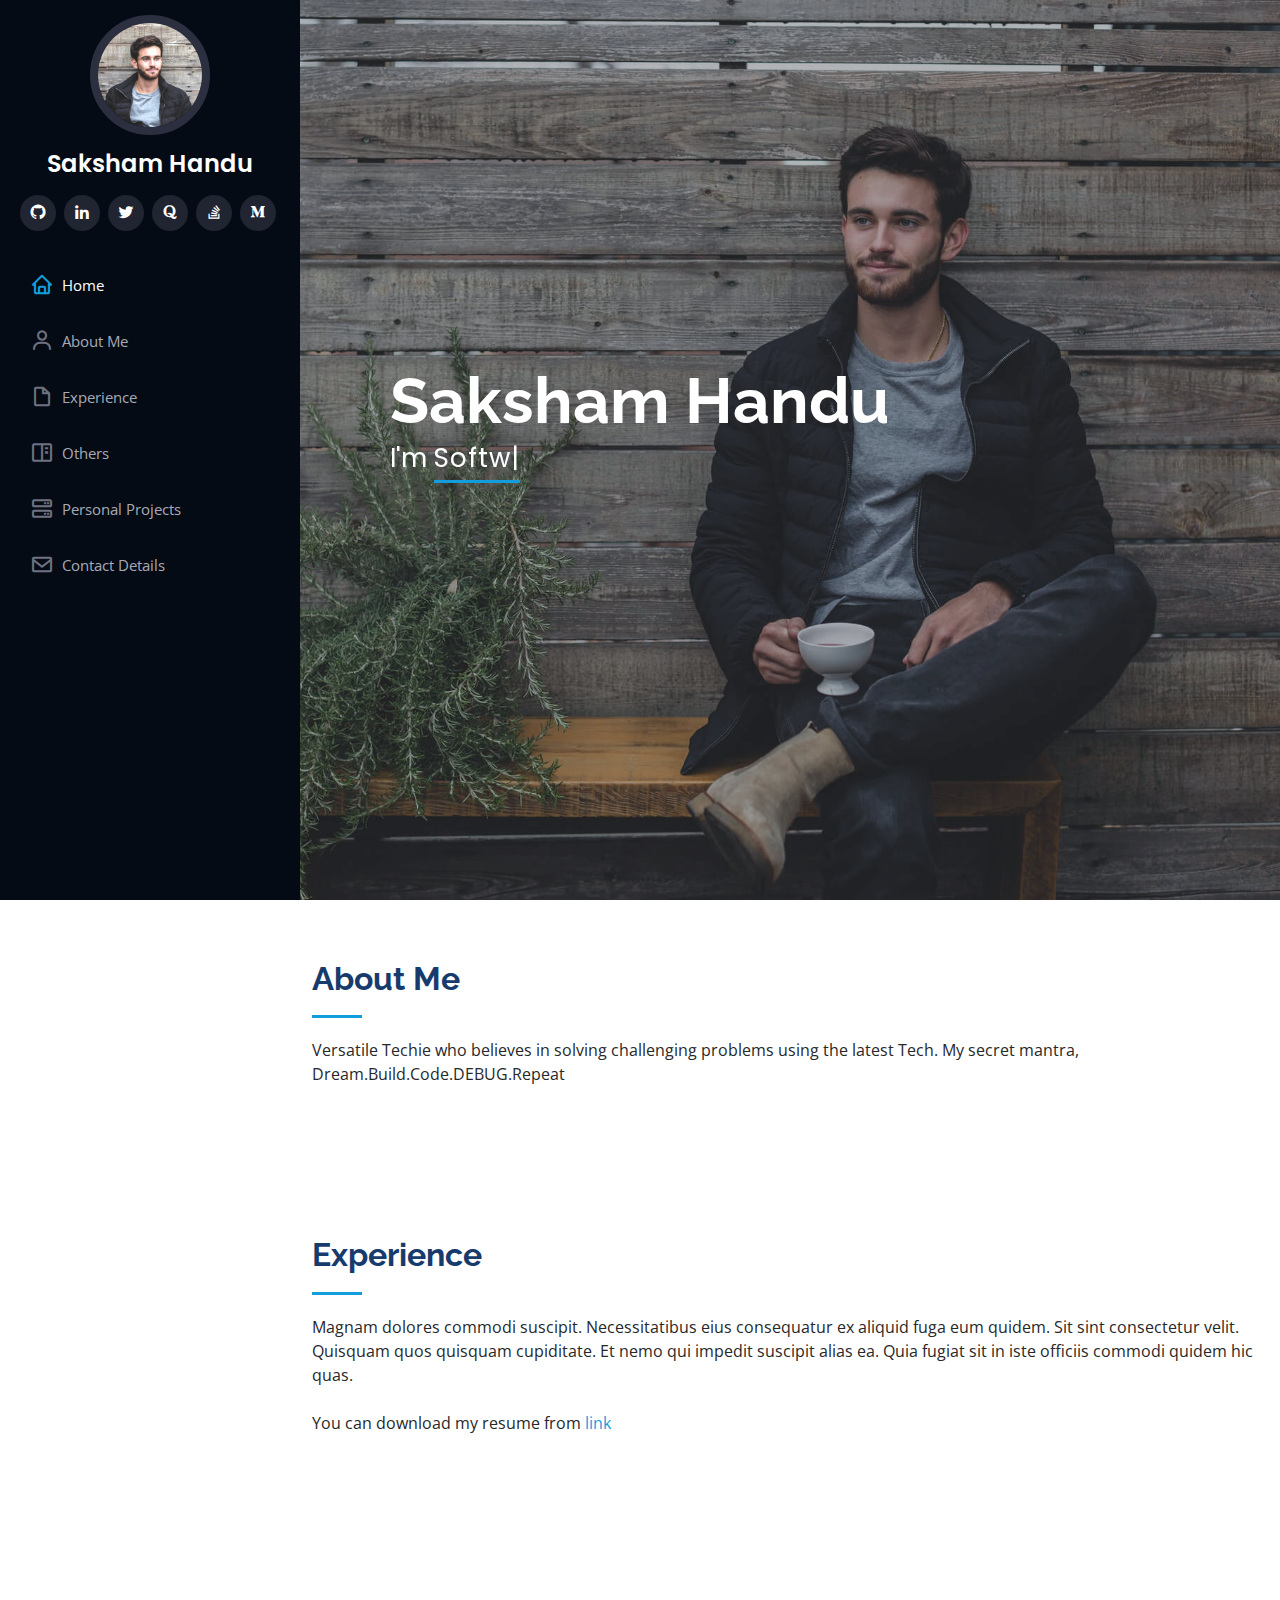
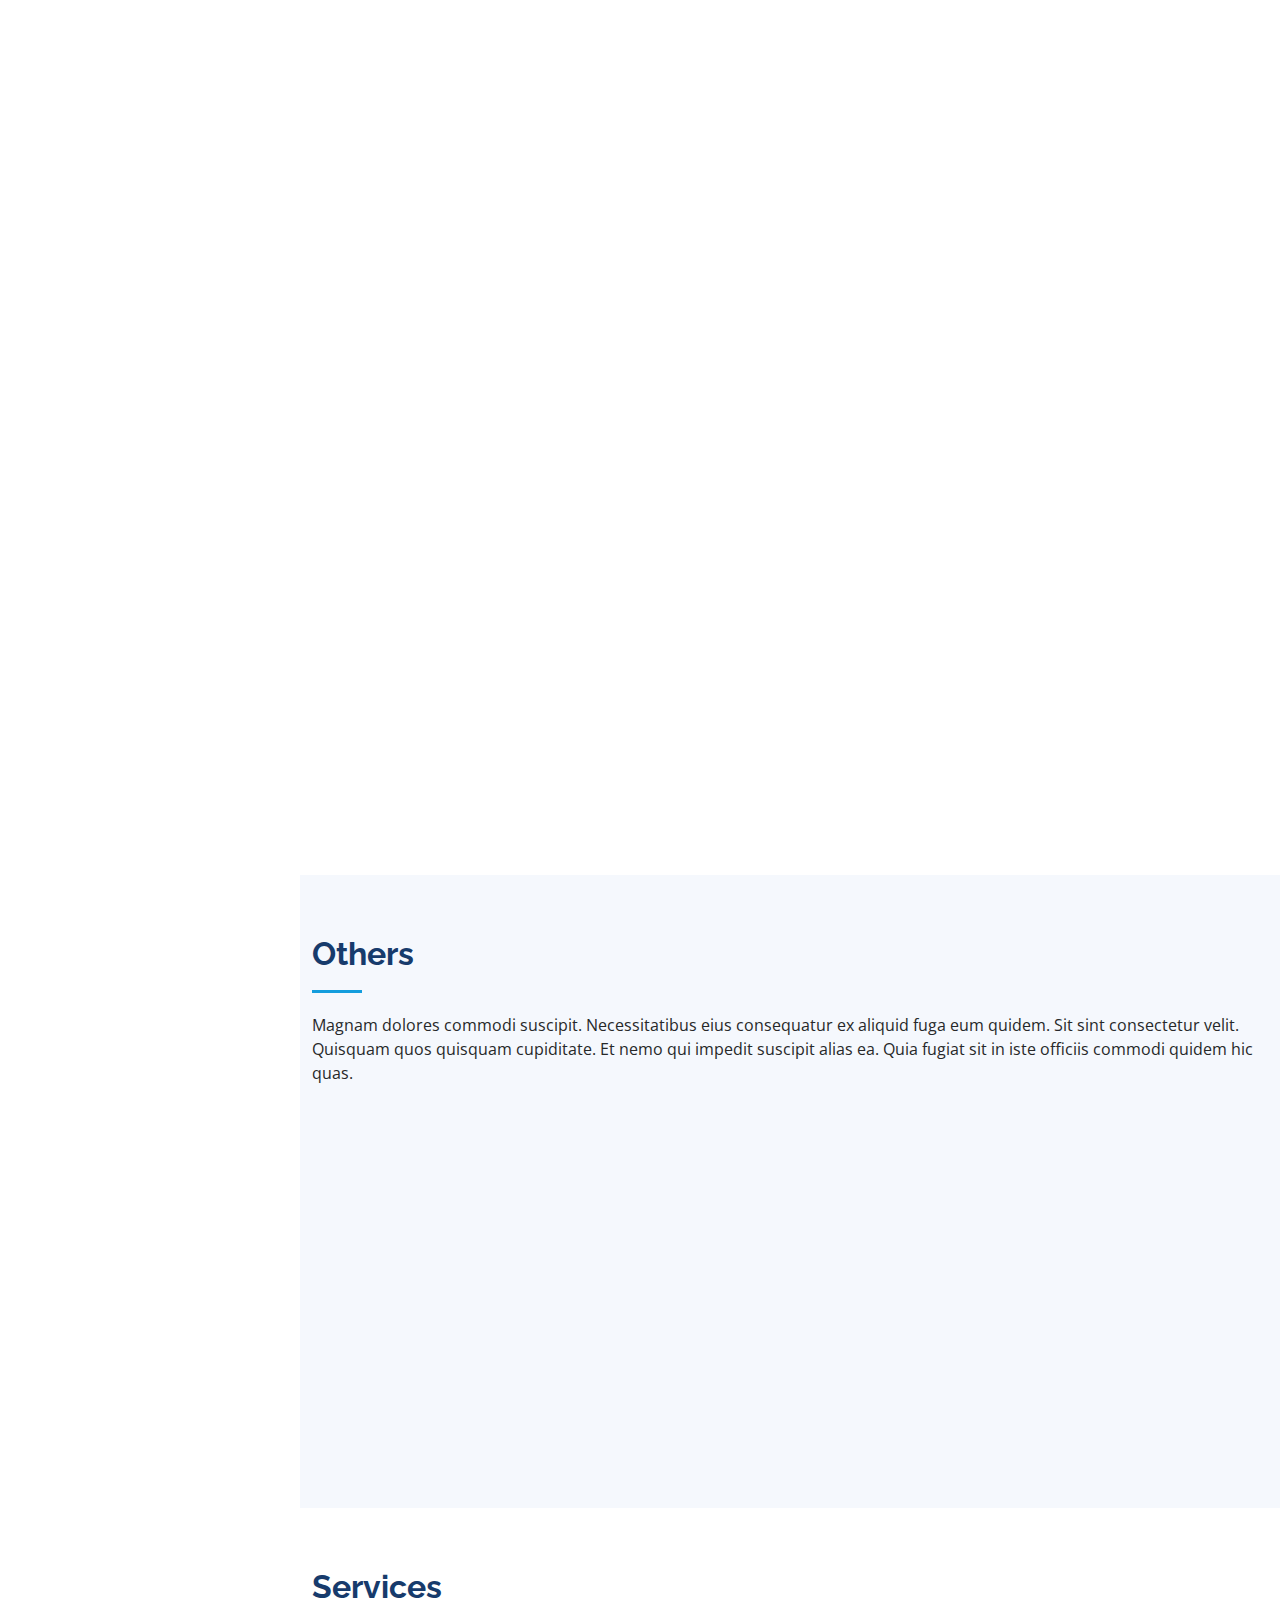
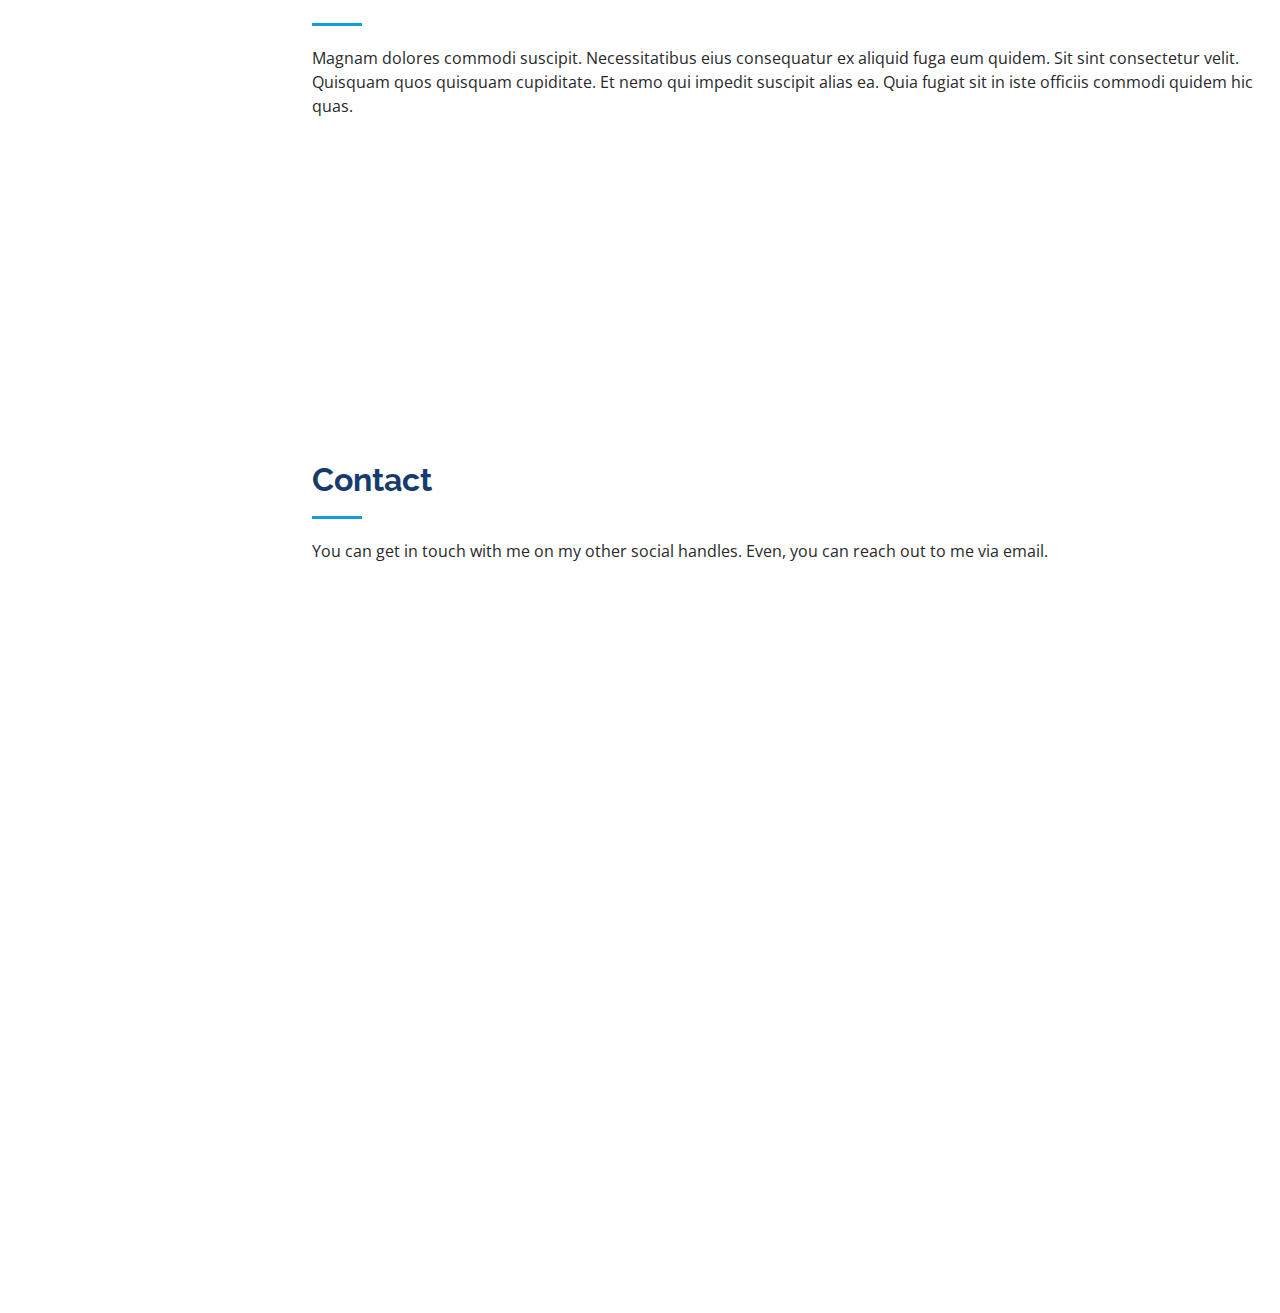
==== commit 6b2771f8: "Added skeleton placeholders" ====
--- a/index.html
+++ b/index.html
@@ -5,7 +5,7 @@
   <meta charset="utf-8">
   <meta content="width=device-width, initial-scale=1.0" name="viewport">
 
-  <title>iPortfolio Bootstrap Template - Index</title>
+  <title>Saksham Handu</title>
   <meta content="" name="description">
   <meta content="" name="keywords">
 
@@ -46,27 +46,25 @@
 
       <div class="profile">
         <img src="assets/img/profile-img.jpg" alt="" class="img-fluid rounded-circle">
-        <h1 class="text-light"><a href="index.html">Alex Smith</a></h1>
+        <h1 class="text-light"><a href="index.html">Saksham Handu</a></h1>
         <div class="social-links mt-3 text-center">
           <a href="https://github.com/miPlodder" target="_blank"><i class="bx bxl-github"></i></a>
           <a href="https://www.linkedin.com/in/saksham-handu-94a631126/" target="_blank"><i class="bx bxl-linkedin"></i></a>
           <a href="https://twitter.com/miPlodder" target="_blank"><i class="bx bxl-twitter"></i></a>
           <a href="https://www.quora.com/profile/Saksham-Handu-1" target="_blank"><i class="bx bxl-quora"></i></a>
 		  <a href="https://stackoverflow.com/users/5662835/miplodder?tab=profile" target="_blank"><i class="bx bxl-stack-overflow"></i></a>
-          <a href="https://medium.com/@miPlodder" target="_blank"><i class="bx bxl-medium"></i></a>
-          
-    	  	
+          <a href="https://medium.com/@miPlodder" target="_blank"><i class="bx bxl-medium"></i></a>  	
         </div>
       </div>
 
       <nav id="navbar" class="nav-menu navbar">
         <ul>
           <li><a href="#hero" class="nav-link scrollto active"><i class="bx bx-home"></i> <span>Home</span></a></li>
-          <li><a href="#about" class="nav-link scrollto"><i class="bx bx-user"></i> <span>About</span></a></li>
-          <li><a href="#resume" class="nav-link scrollto"><i class="bx bx-file-blank"></i> <span>Resume</span></a></li>
-          <li><a href="#portfolio" class="nav-link scrollto"><i class="bx bx-book-content"></i> <span>Portfolio</span></a></li>
-          <li><a href="#services" class="nav-link scrollto"><i class="bx bx-server"></i> <span>Services</span></a></li>
-          <li><a href="#contact" class="nav-link scrollto"><i class="bx bx-envelope"></i> <span>Contact</span></a></li>
+          <li><a href="#about" class="nav-link scrollto"><i class="bx bx-user"></i> <span>About Me</span></a></li>
+          <li><a href="#resume" class="nav-link scrollto"><i class="bx bx-file-blank"></i> <span>Experience</span></a></li>
+          <li><a href="#portfolio" class="nav-link scrollto"><i class="bx bx-book-content"></i> <span>Others</span></a></li>
+          <li><a href="#services" class="nav-link scrollto"><i class="bx bx-server"></i> <span>Personal Projects</span></a></li>
+          <li><a href="#contact" class="nav-link scrollto"><i class="bx bx-envelope"></i> <span>Contact Details</span></a></li>
         </ul>
       </nav><!-- .nav-menu -->
     </div>
@@ -87,10 +85,11 @@
       <div class="container">
 
         <div class="section-title">
-          <h2>About</h2>
-          <p>Magnam dolores commodi suscipit. Necessitatibus eius consequatur ex aliquid fuga eum quidem. Sit sint consectetur velit. Quisquam quos quisquam cupiditate. Et nemo qui impedit suscipit alias ea. Quia fugiat sit in iste officiis commodi quidem hic quas.</p>
-        </div>
-
+          <h2>About Me</h2>
+          <p>Versatile Techie who believes in solving challenging problems using the latest Tech.
+		     My secret mantra, Dream.Build.Code.DEBUG.Repeat </p>
+        </div>
+        <!--
         <div class="row">
           <div class="col-lg-4" data-aos="fade-right">
             <img src="assets/img/profile-img.jpg" class="img-fluid" alt="">
@@ -124,12 +123,12 @@
               Cupiditate ut dicta maxime officiis quidem quia. Sed et consectetur qui quia repellendus itaque neque. Aliquid amet quidem ut quaerat cupiditate. Ab et eum qui repellendus omnis culpa magni laudantium dolores.
             </p>
           </div>
-        </div>
-
+        </div>-->
       </div>
     </section><!-- End About Section -->
 
     <!-- ======= Facts Section ======= -->
+    <!--
     <section id="facts" class="facts">
       <div class="container">
 
@@ -175,9 +174,11 @@
         </div>
 
       </div>
-    </section><!-- End Facts Section -->
+    </section>-->
+    <!-- End Facts Section -->
 
     <!-- ======= Skills Section ======= -->
+    <!--
     <section id="skills" class="skills section-bg">
       <div class="container">
 
@@ -241,21 +242,24 @@
         </div>
 
       </div>
-    </section><!-- End Skills Section -->
+    </section>-->
+    <!-- End Skills Section -->
 
     <!-- ======= Resume Section ======= -->
     <section id="resume" class="resume">
       <div class="container">
 
         <div class="section-title">
-          <h2>Resume</h2>
+          <h2>Experience</h2>
           <p>Magnam dolores commodi suscipit. Necessitatibus eius consequatur ex aliquid fuga eum quidem. Sit sint consectetur velit. Quisquam quos quisquam cupiditate. Et nemo qui impedit suscipit alias ea. Quia fugiat sit in iste officiis commodi quidem hic quas.</p>
+          <br>
+          You can download my resume from <a href="https://drive.google.com/file/d/1nrcytPjcMwJaQ0OpemJL03J3dBtmwRFJ/view?usp=sharing" target="_blank">link</a>
         </div>
 
         <div class="row">
-          <div class="col-lg-6" data-aos="fade-up">
+          <!-- <div class="col-lg-6" data-aos="fade-up">
             <h3 class="resume-title">Sumary</h3>
-            <div class="resume-item pb-0">
+            <div class="resume-item">
               <h4>Alex Smith</h4>
               <p><em>Innovative and deadline-driven Graphic Designer with 3+ years of experience designing and developing user-centered digital/print marketing material from initial concept to final, polished deliverable.</em></p>
               <ul>
@@ -278,30 +282,40 @@
               <p><em>Rochester Institute of Technology, Rochester, NY</em></p>
               <p>Quia nobis sequi est occaecati aut. Repudiandae et iusto quae reiciendis et quis Eius vel ratione eius unde vitae rerum voluptates asperiores voluptatem Earum molestiae consequatur neque etlon sader mart dila</p>
             </div>
-          </div>
+          </div>-->
           <div class="col-lg-6" data-aos="fade-up" data-aos-delay="100">
-            <h3 class="resume-title">Professional Experience</h3>
-            <div class="resume-item">
-              <h4>Senior graphic design specialist</h4>
-              <h5>2019 - Present</h5>
-              <p><em>Experion, New York, NY </em></p>
+            <!--<h3 class="resume-title">Experience</h3>-->
+            <div class="resume-item">
+              <h4>Associate Software Developer, ACI Worldwide</h4>
+              <h5>Jan, 2019 - Present</h5>
+              <p><em>Bengaluru, India</em></p>
               <ul>
                 <li>Lead in the design, development, and implementation of the graphic, layout, and production communication materials</li>
                 <li>Delegate tasks to the 7 members of the design team and provide counsel on all aspects of the project. </li>
-                <li>Supervise the assessment of all graphic materials in order to ensure quality and accuracy of the design</li>
-                <li>Oversee the efficient use of production project budgets ranging from $2,000 - $25,000</li>
               </ul>
             </div>
             <div class="resume-item">
-              <h4>Graphic design specialist</h4>
-              <h5>2017 - 2018</h5>
-              <p><em>Stepping Stone Advertising, New York, NY</em></p>
+              <h4>Google Summer Of Code, Mentor, Mifos Initiative</h4>
+              <h5>May, 2020 - Sept, 2020</h5>
+              <p><em>Remotely</em></p>
               <ul>
                 <li>Developed numerous marketing programs (logos, brochures,infographics, presentations, and advertisements).</li>
-                <li>Managed up to 5 projects or tasks at a given time while under pressure</li>
-                <li>Recommended and consulted with clients on the most appropriate graphic design</li>
-                <li>Created 4+ design presentations and proposals a month for clients and account managers</li>
               </ul>
+            </div>
+            <div class="resume-item">
+              <h4>Google Summer Of Code, Intern, Mifos Initiative</h4>
+              <h5>May, 2019 - Aug, 2019</h5>
+              <p><em>Remotely</em></p>	
+            </div>
+            <div class="resume-item">
+              <h4>Google Code In, Mentor, Digital Impact Alliance (DIAL)</h4>
+              <h5>Oct, 2018 - Dec, 2018</h5>
+              <p><em>Remotely</em></p>	
+            </div>
+            <div class="resume-item">
+              <h4>Google Summer Of Code, Intern, Mifos Initiative</h4>
+              <h5>Apr, 2018 - Aug, 2018</h5>
+              <p><em>Remotely</em></p>	
             </div>
           </div>
         </div>
@@ -314,7 +328,7 @@
       <div class="container">
 
         <div class="section-title">
-          <h2>Portfolio</h2>
+          <h2>Others</h2>
           <p>Magnam dolores commodi suscipit. Necessitatibus eius consequatur ex aliquid fuga eum quidem. Sit sint consectetur velit. Quisquam quos quisquam cupiditate. Et nemo qui impedit suscipit alias ea. Quia fugiat sit in iste officiis commodi quidem hic quas.</p>
         </div>
 
@@ -361,66 +375,6 @@
             </div>
           </div>
 
-          <div class="col-lg-4 col-md-6 portfolio-item filter-card">
-            <div class="portfolio-wrap">
-              <img src="assets/img/portfolio/portfolio-4.jpg" class="img-fluid" alt="">
-              <div class="portfolio-links">
-                <a href="assets/img/portfolio/portfolio-4.jpg" data-gallery="portfolioGallery" class="portfolio-lightbox" title="Card 2"><i class="bx bx-plus"></i></a>
-                <a href="portfolio-details.html" title="More Details"><i class="bx bx-link"></i></a>
-              </div>
-            </div>
-          </div>
-
-          <div class="col-lg-4 col-md-6 portfolio-item filter-web">
-            <div class="portfolio-wrap">
-              <img src="assets/img/portfolio/portfolio-5.jpg" class="img-fluid" alt="">
-              <div class="portfolio-links">
-                <a href="assets/img/portfolio/portfolio-5.jpg" data-gallery="portfolioGallery" class="portfolio-lightbox" title="Web 2"><i class="bx bx-plus"></i></a>
-                <a href="portfolio-details.html" title="More Details"><i class="bx bx-link"></i></a>
-              </div>
-            </div>
-          </div>
-
-          <div class="col-lg-4 col-md-6 portfolio-item filter-app">
-            <div class="portfolio-wrap">
-              <img src="assets/img/portfolio/portfolio-6.jpg" class="img-fluid" alt="">
-              <div class="portfolio-links">
-                <a href="assets/img/portfolio/portfolio-6.jpg" data-gallery="portfolioGallery" class="portfolio-lightbox" title="App 3"><i class="bx bx-plus"></i></a>
-                <a href="portfolio-details.html" title="More Details"><i class="bx bx-link"></i></a>
-              </div>
-            </div>
-          </div>
-
-          <div class="col-lg-4 col-md-6 portfolio-item filter-card">
-            <div class="portfolio-wrap">
-              <img src="assets/img/portfolio/portfolio-7.jpg" class="img-fluid" alt="">
-              <div class="portfolio-links">
-                <a href="assets/img/portfolio/portfolio-7.jpg" data-gallery="portfolioGallery" class="portfolio-lightbox" title="Card 1"><i class="bx bx-plus"></i></a>
-                <a href="portfolio-details.html" title="More Details"><i class="bx bx-link"></i></a>
-              </div>
-            </div>
-          </div>
-
-          <div class="col-lg-4 col-md-6 portfolio-item filter-card">
-            <div class="portfolio-wrap">
-              <img src="assets/img/portfolio/portfolio-8.jpg" class="img-fluid" alt="">
-              <div class="portfolio-links">
-                <a href="assets/img/portfolio/portfolio-8.jpg" data-gallery="portfolioGallery" class="portfolio-lightbox" title="Card 3"><i class="bx bx-plus"></i></a>
-                <a href="portfolio-details.html" title="More Details"><i class="bx bx-link"></i></a>
-              </div>
-            </div>
-          </div>
-
-          <div class="col-lg-4 col-md-6 portfolio-item filter-web">
-            <div class="portfolio-wrap">
-              <img src="assets/img/portfolio/portfolio-9.jpg" class="img-fluid" alt="">
-              <div class="portfolio-links">
-                <a href="assets/img/portfolio/portfolio-9.jpg" data-gallery="portfolioGallery" class="portfolio-lightbox" title="Web 3"><i class="bx bx-plus"></i></a>
-                <a href="portfolio-details.html" title="More Details"><i class="bx bx-link"></i></a>
-              </div>
-            </div>
-          </div>
-
         </div>
 
       </div>
@@ -451,109 +405,10 @@
             <h4 class="title"><a href="">Sed ut perspiciatis</a></h4>
             <p class="description">Duis aute irure dolor in reprehenderit in voluptate velit esse cillum dolore eu fugiat nulla pariatur</p>
           </div>
-          <div class="col-lg-4 col-md-6 icon-box" data-aos="fade-up" data-aos-delay="300">
-            <div class="icon"><i class="bi bi-binoculars"></i></div>
-            <h4 class="title"><a href="">Magni Dolores</a></h4>
-            <p class="description">Excepteur sint occaecat cupidatat non proident, sunt in culpa qui officia deserunt mollit anim id est laborum</p>
-          </div>
-          <div class="col-lg-4 col-md-6 icon-box" data-aos="fade-up" data-aos-delay="400">
-            <div class="icon"><i class="bi bi-brightness-high"></i></div>
-            <h4 class="title"><a href="">Nemo Enim</a></h4>
-            <p class="description">At vero eos et accusamus et iusto odio dignissimos ducimus qui blanditiis praesentium voluptatum deleniti atque</p>
-          </div>
-          <div class="col-lg-4 col-md-6 icon-box" data-aos="fade-up" data-aos-delay="500">
-            <div class="icon"><i class="bi bi-calendar4-week"></i></div>
-            <h4 class="title"><a href="">Eiusmod Tempor</a></h4>
-            <p class="description">Et harum quidem rerum facilis est et expedita distinctio. Nam libero tempore, cum soluta nobis est eligendi</p>
-          </div>
         </div>
 
       </div>
     </section><!-- End Services Section -->
-
-    <!-- ======= Testimonials Section ======= -->
-    <section id="testimonials" class="testimonials section-bg">
-      <div class="container">
-
-        <div class="section-title">
-          <h2>Testimonials</h2>
-          <p>Magnam dolores commodi suscipit. Necessitatibus eius consequatur ex aliquid fuga eum quidem. Sit sint consectetur velit. Quisquam quos quisquam cupiditate. Et nemo qui impedit suscipit alias ea. Quia fugiat sit in iste officiis commodi quidem hic quas.</p>
-        </div>
-
-        <div class="testimonials-slider swiper-container" data-aos="fade-up" data-aos-delay="100">
-          <div class="swiper-wrapper">
-
-            <div class="swiper-slide">
-              <div class="testimonial-item" data-aos="fade-up">
-                <p>
-                  <i class="bx bxs-quote-alt-left quote-icon-left"></i>
-                  Proin iaculis purus consequat sem cure digni ssim donec porttitora entum suscipit rhoncus. Accusantium quam, ultricies eget id, aliquam eget nibh et. Maecen aliquam, risus at semper.
-                  <i class="bx bxs-quote-alt-right quote-icon-right"></i>
-                </p>
-                <img src="assets/img/testimonials/testimonials-1.jpg" class="testimonial-img" alt="">
-                <h3>Saul Goodman</h3>
-                <h4>Ceo &amp; Founder</h4>
-              </div>
-            </div><!-- End testimonial item -->
-
-            <div class="swiper-slide">
-              <div class="testimonial-item" data-aos="fade-up" data-aos-delay="100">
-                <p>
-                  <i class="bx bxs-quote-alt-left quote-icon-left"></i>
-                  Export tempor illum tamen malis malis eram quae irure esse labore quem cillum quid cillum eram malis quorum velit fore eram velit sunt aliqua noster fugiat irure amet legam anim culpa.
-                  <i class="bx bxs-quote-alt-right quote-icon-right"></i>
-                </p>
-                <img src="assets/img/testimonials/testimonials-2.jpg" class="testimonial-img" alt="">
-                <h3>Sara Wilsson</h3>
-                <h4>Designer</h4>
-              </div>
-            </div><!-- End testimonial item -->
-
-            <div class="swiper-slide">
-              <div class="testimonial-item" data-aos="fade-up" data-aos-delay="200">
-                <p>
-                  <i class="bx bxs-quote-alt-left quote-icon-left"></i>
-                  Enim nisi quem export duis labore cillum quae magna enim sint quorum nulla quem veniam duis minim tempor labore quem eram duis noster aute amet eram fore quis sint minim.
-                  <i class="bx bxs-quote-alt-right quote-icon-right"></i>
-                </p>
-                <img src="assets/img/testimonials/testimonials-3.jpg" class="testimonial-img" alt="">
-                <h3>Jena Karlis</h3>
-                <h4>Store Owner</h4>
-              </div>
-            </div><!-- End testimonial item -->
-
-            <div class="swiper-slide">
-              <div class="testimonial-item" data-aos="fade-up" data-aos-delay="300">
-                <p>
-                  <i class="bx bxs-quote-alt-left quote-icon-left"></i>
-                  Fugiat enim eram quae cillum dolore dolor amet nulla culpa multos export minim fugiat minim velit minim dolor enim duis veniam ipsum anim magna sunt elit fore quem dolore labore illum veniam.
-                  <i class="bx bxs-quote-alt-right quote-icon-right"></i>
-                </p>
-                <img src="assets/img/testimonials/testimonials-4.jpg" class="testimonial-img" alt="">
-                <h3>Matt Brandon</h3>
-                <h4>Freelancer</h4>
-              </div>
-            </div><!-- End testimonial item -->
-
-            <div class="swiper-slide">
-              <div class="testimonial-item" data-aos="fade-up" data-aos-delay="400">
-                <p>
-                  <i class="bx bxs-quote-alt-left quote-icon-left"></i>
-                  Quis quorum aliqua sint quem legam fore sunt eram irure aliqua veniam tempor noster veniam enim culpa labore duis sunt culpa nulla illum cillum fugiat legam esse veniam culpa fore nisi cillum quid.
-                  <i class="bx bxs-quote-alt-right quote-icon-right"></i>
-                </p>
-                <img src="assets/img/testimonials/testimonials-5.jpg" class="testimonial-img" alt="">
-                <h3>John Larson</h3>
-                <h4>Entrepreneur</h4>
-              </div>
-            </div><!-- End testimonial item -->
-
-          </div>
-          <div class="swiper-pagination"></div>
-        </div>
-
-      </div>
-    </section><!-- End Testimonials Section -->
 
     <!-- ======= Contact Section ======= -->
     <section id="contact" class="contact">
@@ -561,36 +416,10 @@
 
         <div class="section-title">
           <h2>Contact</h2>
-          <p>Magnam dolores commodi suscipit. Necessitatibus eius consequatur ex aliquid fuga eum quidem. Sit sint consectetur velit. Quisquam quos quisquam cupiditate. Et nemo qui impedit suscipit alias ea. Quia fugiat sit in iste officiis commodi quidem hic quas.</p>
+          <p>You can get in touch with me on my other social handles. Even, you can reach out to me via email.</p>
         </div>
 
         <div class="row" data-aos="fade-in">
-
-          <div class="col-lg-5 d-flex align-items-stretch">
-            <div class="info">
-              <div class="address">
-                <i class="bi bi-geo-alt"></i>
-                <h4>Location:</h4>
-                <p>A108 Adam Street, New York, NY 535022</p>
-              </div>
-
-              <div class="email">
-                <i class="bi bi-envelope"></i>
-                <h4>Email:</h4>
-                <p>info@example.com</p>
-              </div>
-
-              <div class="phone">
-                <i class="bi bi-phone"></i>
-                <h4>Call:</h4>
-                <p>+1 5589 55488 55s</p>
-              </div>
-
-              <iframe src="https://www.google.com/maps/embed?pb=!1m14!1m8!1m3!1d12097.433213460943!2d-74.0062269!3d40.7101282!3m2!1i1024!2i768!4f13.1!3m3!1m2!1s0x0%3A0xb89d1fe6bc499443!2sDowntown+Conference+Center!5e0!3m2!1smk!2sbg!4v1539943755621" frameborder="0" style="border:0; width: 100%; height: 290px;" allowfullscreen></iframe>
-            </div>
-
-          </div>
-
           <div class="col-lg-7 mt-5 mt-lg-0 d-flex align-items-stretch">
             <form action="forms/contact.php" method="post" role="form" class="php-email-form">
               <div class="row">
@@ -631,14 +460,10 @@
   <footer id="footer">
     <div class="container">
       <div class="copyright">
-        &copy; Copyright <strong><span>iPortfolio</span></strong>
+        <!-- &copy; Copyright <strong><span>iPortfolio</span></strong>-->
       </div>
       <div class="credits">
-        <!-- All the links in the footer should remain intact. -->
-        <!-- You can delete the links only if you purchased the pro version. -->
-        <!-- Licensing information: https://bootstrapmade.com/license/ -->
-        <!-- Purchase the pro version with working PHP/AJAX contact form: https://bootstrapmade.com/iportfolio-bootstrap-portfolio-websites-template/ -->
-        Designed by <a href="https://bootstrapmade.com/">BootstrapMade</a>
+        <!-- Any Custom Text can be added here-->
       </div>
     </div>
   </footer><!-- End  Footer -->
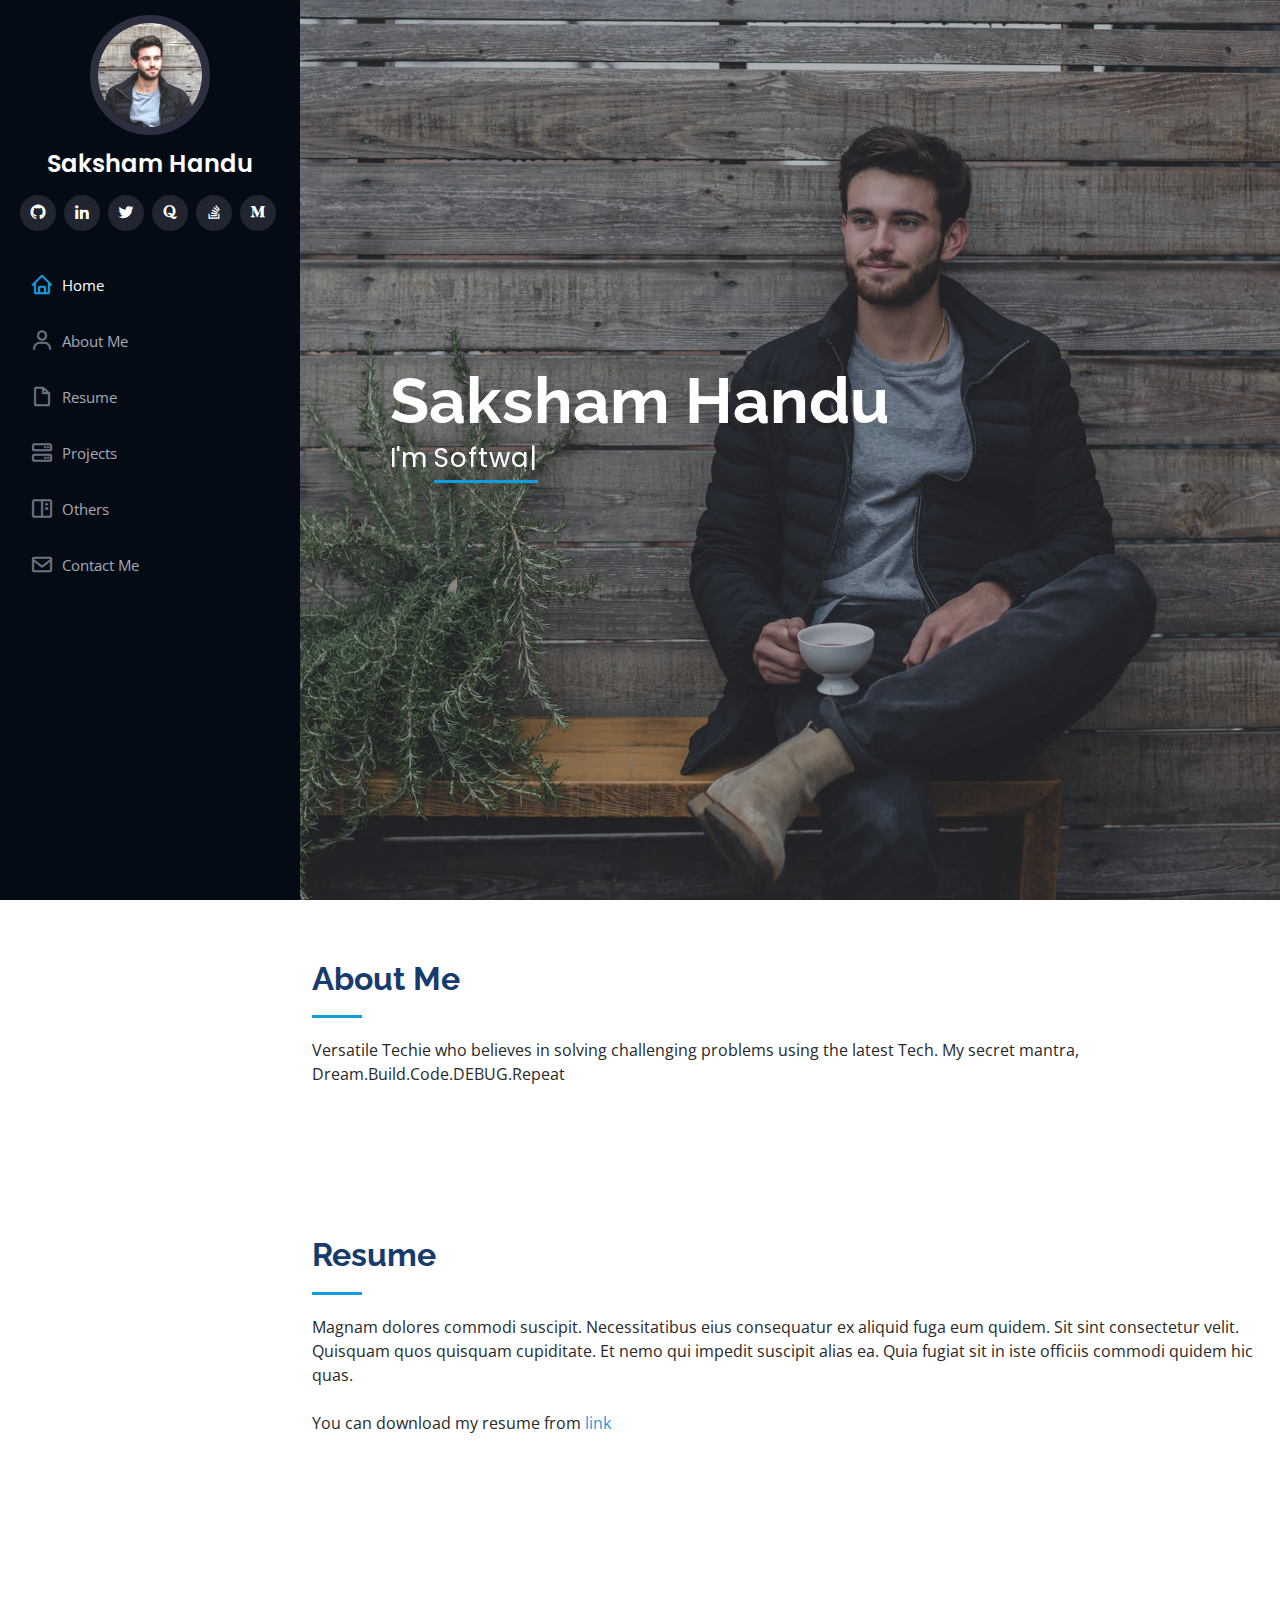
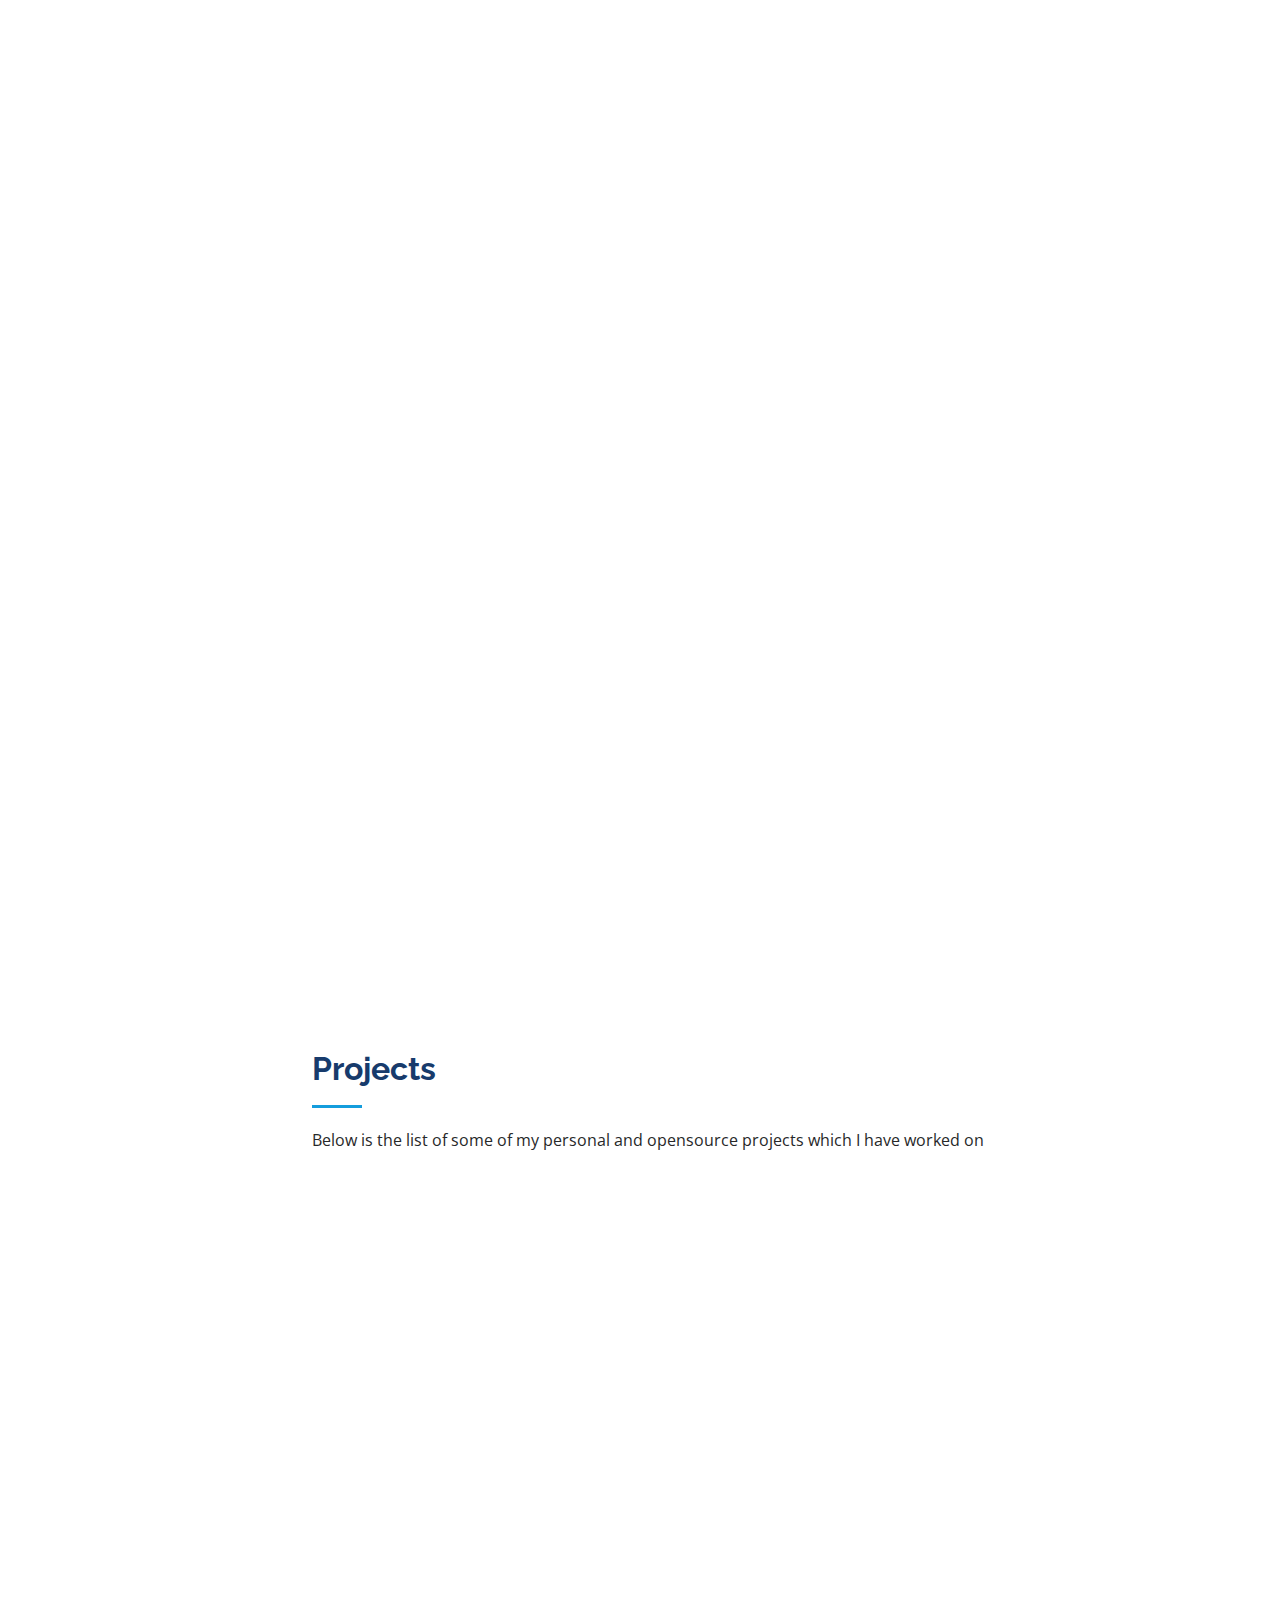
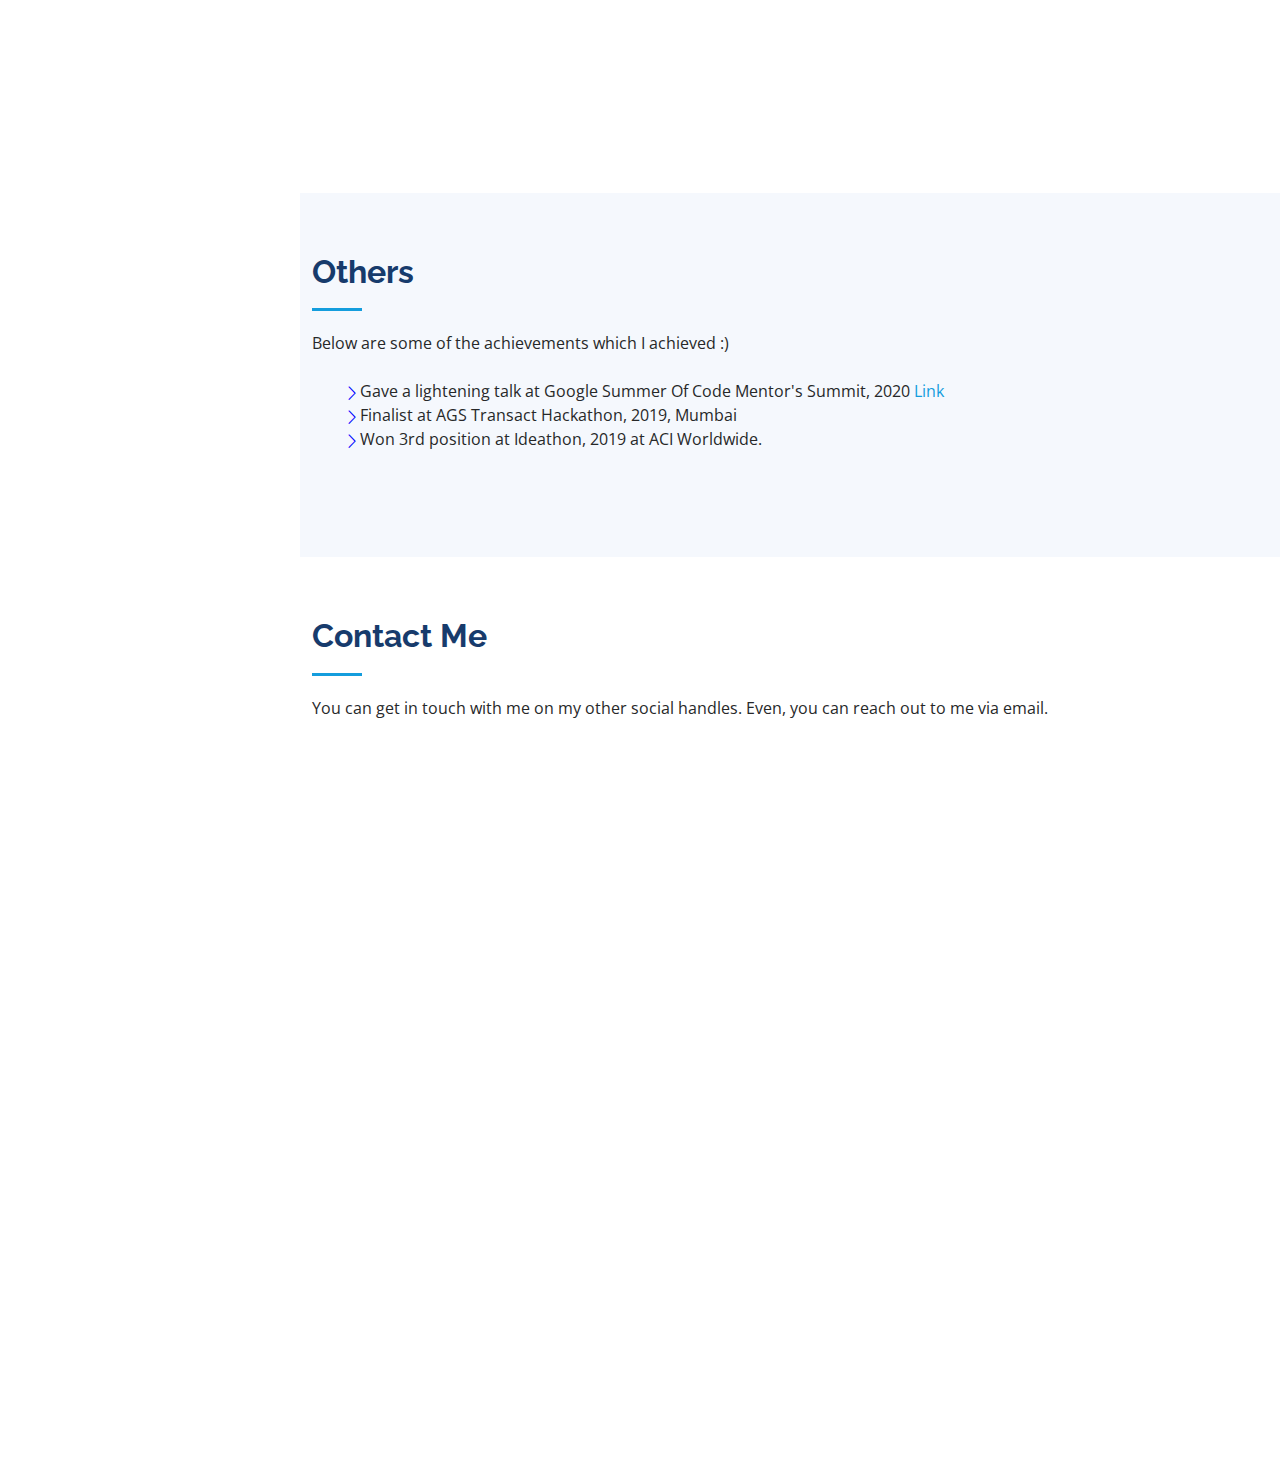
==== commit ae5f47a3: "partial content added" ====
--- a/index.html
+++ b/index.html
@@ -61,10 +61,10 @@
         <ul>
           <li><a href="#hero" class="nav-link scrollto active"><i class="bx bx-home"></i> <span>Home</span></a></li>
           <li><a href="#about" class="nav-link scrollto"><i class="bx bx-user"></i> <span>About Me</span></a></li>
-          <li><a href="#resume" class="nav-link scrollto"><i class="bx bx-file-blank"></i> <span>Experience</span></a></li>
+          <li><a href="#resume" class="nav-link scrollto"><i class="bx bx-file-blank"></i> <span>Resume</span></a></li>
+          <li><a href="#services" class="nav-link scrollto"><i class="bx bx-server"></i> <span>Projects</span></a></li>
           <li><a href="#portfolio" class="nav-link scrollto"><i class="bx bx-book-content"></i> <span>Others</span></a></li>
-          <li><a href="#services" class="nav-link scrollto"><i class="bx bx-server"></i> <span>Personal Projects</span></a></li>
-          <li><a href="#contact" class="nav-link scrollto"><i class="bx bx-envelope"></i> <span>Contact Details</span></a></li>
+          <li><a href="#contact" class="nav-link scrollto"><i class="bx bx-envelope"></i> <span>Contact Me</span></a></li>
         </ul>
       </nav><!-- .nav-menu -->
     </div>
@@ -89,93 +89,9 @@
           <p>Versatile Techie who believes in solving challenging problems using the latest Tech.
 		     My secret mantra, Dream.Build.Code.DEBUG.Repeat </p>
         </div>
-        <!--
-        <div class="row">
-          <div class="col-lg-4" data-aos="fade-right">
-            <img src="assets/img/profile-img.jpg" class="img-fluid" alt="">
-          </div>
-          <div class="col-lg-8 pt-4 pt-lg-0 content" data-aos="fade-left">
-            <h3>UI/UX Designer &amp; Web Developer.</h3>
-            <p class="font-italic">
-              Lorem ipsum dolor sit amet, consectetur adipiscing elit, sed do eiusmod tempor incididunt ut labore et dolore
-              magna aliqua.
-            </p>
-            <div class="row">
-              <div class="col-lg-6">
-                <ul>
-                  <li><i class="bi bi-chevron-right"></i> <strong>Birthday:</strong> <span>1 May 1995</span></li>
-                  <li><i class="bi bi-chevron-right"></i> <strong>Website:</strong> <span>www.example.com</span></li>
-                  <li><i class="bi bi-chevron-right"></i> <strong>Phone:</strong> <span>+123 456 7890</span></li>
-                  <li><i class="bi bi-chevron-right"></i> <strong>City:</strong> <span>New York, USA</span></li>
-                </ul>
-              </div>
-              <div class="col-lg-6">
-                <ul>
-                  <li><i class="bi bi-chevron-right"></i> <strong>Age:</strong> <span>30</span></li>
-                  <li><i class="bi bi-chevron-right"></i> <strong>Degree:</strong> <span>Master</span></li>
-                  <li><i class="bi bi-chevron-right"></i> <strong>PhEmailone:</strong> <span>email@example.com</span></li>
-                  <li><i class="bi bi-chevron-right"></i> <strong>Freelance:</strong> <span>Available</span></li>
-                </ul>
-              </div>
-            </div>
-            <p>
-              Officiis eligendi itaque labore et dolorum mollitia officiis optio vero. Quisquam sunt adipisci omnis et ut. Nulla accusantium dolor incidunt officia tempore. Et eius omnis.
-              Cupiditate ut dicta maxime officiis quidem quia. Sed et consectetur qui quia repellendus itaque neque. Aliquid amet quidem ut quaerat cupiditate. Ab et eum qui repellendus omnis culpa magni laudantium dolores.
-            </p>
-          </div>
-        </div>-->
-      </div>
-    </section><!-- End About Section -->
-
-    <!-- ======= Facts Section ======= -->
-    <!--
-    <section id="facts" class="facts">
-      <div class="container">
-
-        <div class="section-title">
-          <h2>Facts</h2>
-          <p>Magnam dolores commodi suscipit. Necessitatibus eius consequatur ex aliquid fuga eum quidem. Sit sint consectetur velit. Quisquam quos quisquam cupiditate. Et nemo qui impedit suscipit alias ea. Quia fugiat sit in iste officiis commodi quidem hic quas.</p>
-        </div>
-
-        <div class="row no-gutters">
-
-          <div class="col-lg-3 col-md-6 d-md-flex align-items-md-stretch" data-aos="fade-up">
-            <div class="count-box">
-              <i class="bi bi-emoji-smile"></i>
-              <span data-purecounter-start="0" data-purecounter-end="232" data-purecounter-duration="1" class="purecounter"></span>
-              <p><strong>Happy Clients</strong> consequuntur quae</p>
-            </div>
-          </div>
-
-          <div class="col-lg-3 col-md-6 d-md-flex align-items-md-stretch" data-aos="fade-up" data-aos-delay="100">
-            <div class="count-box">
-              <i class="bi bi-journal-richtext"></i>
-              <span data-purecounter-start="0" data-purecounter-end="521" data-purecounter-duration="1" class="purecounter"></span>
-              <p><strong>Projects</strong> adipisci atque cum quia aut</p>
-            </div>
-          </div>
-
-          <div class="col-lg-3 col-md-6 d-md-flex align-items-md-stretch" data-aos="fade-up" data-aos-delay="200">
-            <div class="count-box">
-              <i class="bi bi-headset"></i>
-              <span data-purecounter-start="0" data-purecounter-end="1453" data-purecounter-duration="1" class="purecounter"></span>
-              <p><strong>Hours Of Support</strong> aut commodi quaerat</p>
-            </div>
-          </div>
-
-          <div class="col-lg-3 col-md-6 d-md-flex align-items-md-stretch" data-aos="fade-up" data-aos-delay="300">
-            <div class="count-box">
-              <i class="bi bi-people"></i>
-              <span data-purecounter-start="0" data-purecounter-end="32" data-purecounter-duration="1" class="purecounter"></span>
-              <p><strong>Hard Workers</strong> rerum asperiores dolor</p>
-            </div>
-          </div>
-
-        </div>
-
-      </div>
-    </section>-->
-    <!-- End Facts Section -->
+      </div>
+    </section>
+    <!-- End About Section -->
 
     <!-- ======= Skills Section ======= -->
     <!--
@@ -250,48 +166,52 @@
       <div class="container">
 
         <div class="section-title">
-          <h2>Experience</h2>
+          <h2>Resume</h2>
           <p>Magnam dolores commodi suscipit. Necessitatibus eius consequatur ex aliquid fuga eum quidem. Sit sint consectetur velit. Quisquam quos quisquam cupiditate. Et nemo qui impedit suscipit alias ea. Quia fugiat sit in iste officiis commodi quidem hic quas.</p>
           <br>
           You can download my resume from <a href="https://drive.google.com/file/d/1nrcytPjcMwJaQ0OpemJL03J3dBtmwRFJ/view?usp=sharing" target="_blank">link</a>
         </div>
 
         <div class="row">
-          <!-- <div class="col-lg-6" data-aos="fade-up">
+          <div class="col-lg-6" data-aos="fade-up">
             <h3 class="resume-title">Sumary</h3>
             <div class="resume-item">
-              <h4>Alex Smith</h4>
-              <p><em>Innovative and deadline-driven Graphic Designer with 3+ years of experience designing and developing user-centered digital/print marketing material from initial concept to final, polished deliverable.</em></p>
-              <ul>
-                <li>Portland par 127,Orlando, FL</li>
-                <li>(123) 456-7891</li>
-                <li>alice.barkley@example.com</li>
+              <h4>Saksham Handu</h4>
+              <p><em>Working as a Software Developer as a passion, not occupation</em></p>
+              <ul>
+                <li>Delhi/Bangalore, India</li>
+                <li>sakshamhandu@gmail.com</li>
               </ul>
             </div>
 
             <h3 class="resume-title">Education</h3>
             <div class="resume-item">
-              <h4>Master of Fine Arts &amp; Graphic Design</h4>
-              <h5>2015 - 2016</h5>
-              <p><em>Rochester Institute of Technology, Rochester, NY</em></p>
-              <p>Qui deserunt veniam. Et sed aliquam labore tempore sed quisquam iusto autem sit. Ea vero voluptatum qui ut dignissimos deleniti nerada porti sand markend</p>
-            </div>
-            <div class="resume-item">
-              <h4>Bachelor of Fine Arts &amp; Graphic Design</h4>
-              <h5>2010 - 2014</h5>
-              <p><em>Rochester Institute of Technology, Rochester, NY</em></p>
-              <p>Quia nobis sequi est occaecati aut. Repudiandae et iusto quae reiciendis et quis Eius vel ratione eius unde vitae rerum voluptates asperiores voluptatem Earum molestiae consequatur neque etlon sader mart dila</p>
-            </div>
-          </div>-->
+              <h4>Bachelor Of Technology in Computer Science</h4>
+              <h5>2015 - 2019</h5>
+              <p><em>Vellore Institute Of Technology, Vellore, India</em></p>
+              <p>8.55 CGPA</p>
+            </div>
+            <div class="resume-item">
+              <h4>Senior School</h4>
+              <h5>2014 - 2015</h5>
+              <p><em>Vikas Bharati Public School, Delhi, India</em></p>
+              <p>95.67% PCM</p>
+            </div>
+            <div class="resume-item">
+              <h4>High School</h4>
+              <h5>2012 - 2013</h5>
+              <p><em>Vikas Bharati Public School, Delhi, India</em></p>
+              <p>9.6 CGPA</p>
+            </div>
+          </div>
           <div class="col-lg-6" data-aos="fade-up" data-aos-delay="100">
-            <!--<h3 class="resume-title">Experience</h3>-->
+            <h3 class="resume-title">Experience</h3>
             <div class="resume-item">
               <h4>Associate Software Developer, ACI Worldwide</h4>
               <h5>Jan, 2019 - Present</h5>
               <p><em>Bengaluru, India</em></p>
               <ul>
-                <li>Lead in the design, development, and implementation of the graphic, layout, and production communication materials</li>
-                <li>Delegate tasks to the 7 members of the design team and provide counsel on all aspects of the project. </li>
+                <li>Pre-dominantly worked on developing and architecting backend micro-service using Spring Boot.</li>
               </ul>
             </div>
             <div class="resume-item">
@@ -299,123 +219,115 @@
               <h5>May, 2020 - Sept, 2020</h5>
               <p><em>Remotely</em></p>
               <ul>
-                <li>Developed numerous marketing programs (logos, brochures,infographics, presentations, and advertisements).</li>
+                <li>Mentored GSoC interns on two Android stack projects.</li>
               </ul>
             </div>
             <div class="resume-item">
               <h4>Google Summer Of Code, Intern, Mifos Initiative</h4>
               <h5>May, 2019 - Aug, 2019</h5>
               <p><em>Remotely</em></p>	
+              <ul>
+              	<li>Worked on fineract-cn-mobile app use-cases. [<a href="https://gist.github.com/miPlodder/c1cec05d019bef444401004eb0453efe" target="_blank">Blog Link</a>]</li>
+              </ul>
             </div>
             <div class="resume-item">
               <h4>Google Code In, Mentor, Digital Impact Alliance (DIAL)</h4>
               <h5>Oct, 2018 - Dec, 2018</h5>
               <p><em>Remotely</em></p>	
+              <ul>
+              	<li>Mentored GCI students on Android, UI/UX, documenting etc use-cases.</li>
+              </ul>
             </div>
             <div class="resume-item">
               <h4>Google Summer Of Code, Intern, Mifos Initiative</h4>
               <h5>Apr, 2018 - Aug, 2018</h5>
               <p><em>Remotely</em></p>	
+              <ul>
+              	<li>Worked on mifos-mobile app use-cases. [<a href="https://medium.com/@miPlodder/journey-with-mifos-gsoc18-abd387fcfeba" target="_blank">Blog Link</a>]</li>
+              </ul>
             </div>
           </div>
         </div>
 
       </div>
     </section><!-- End Resume Section -->
-
-    <!-- ======= Portfolio Section ======= -->
-    <section id="portfolio" class="portfolio section-bg">
-      <div class="container">
-
-        <div class="section-title">
-          <h2>Others</h2>
-          <p>Magnam dolores commodi suscipit. Necessitatibus eius consequatur ex aliquid fuga eum quidem. Sit sint consectetur velit. Quisquam quos quisquam cupiditate. Et nemo qui impedit suscipit alias ea. Quia fugiat sit in iste officiis commodi quidem hic quas.</p>
-        </div>
-
-        <div class="row" data-aos="fade-up">
-          <div class="col-lg-12 d-flex justify-content-center">
-            <ul id="portfolio-flters">
-              <li data-filter="*" class="filter-active">All</li>
-              <li data-filter=".filter-app">App</li>
-              <li data-filter=".filter-card">Card</li>
-              <li data-filter=".filter-web">Web</li>
-            </ul>
-          </div>
-        </div>
-
-        <div class="row portfolio-container" data-aos="fade-up" data-aos-delay="100">
-
-          <div class="col-lg-4 col-md-6 portfolio-item filter-app">
-            <div class="portfolio-wrap">
-              <img src="assets/img/portfolio/portfolio-1.jpg" class="img-fluid" alt="">
-              <div class="portfolio-links">
-                <a href="assets/img/portfolio/portfolio-1.jpg" data-gallery="portfolioGallery" class="portfolio-lightbox" title="App 1"><i class="bx bx-plus"></i></a>
-                <a href="portfolio-details.html" title="More Details"><i class="bx bx-link"></i></a>
-              </div>
-            </div>
-          </div>
-
-          <div class="col-lg-4 col-md-6 portfolio-item filter-web">
-            <div class="portfolio-wrap">
-              <img src="assets/img/portfolio/portfolio-2.jpg" class="img-fluid" alt="">
-              <div class="portfolio-links">
-                <a href="assets/img/portfolio/portfolio-2.jpg" data-gallery="portfolioGallery" class="portfolio-lightbox" title="Web 3"><i class="bx bx-plus"></i></a>
-                <a href="portfolio-details.html" title="More Details"><i class="bx bx-link"></i></a>
-              </div>
-            </div>
-          </div>
-
-          <div class="col-lg-4 col-md-6 portfolio-item filter-app">
-            <div class="portfolio-wrap">
-              <img src="assets/img/portfolio/portfolio-3.jpg" class="img-fluid" alt="">
-              <div class="portfolio-links">
-                <a href="assets/img/portfolio/portfolio-3.jpg" data-gallery="portfolioGallery" class="portfolio-lightbox" title="App 2"><i class="bx bx-plus"></i></a>
-                <a href="portfolio-details.html" title="More Details"><i class="bx bx-link"></i></a>
-              </div>
-            </div>
-          </div>
-
-        </div>
-
-      </div>
-    </section><!-- End Portfolio Section -->
 
     <!-- ======= Services Section ======= -->
     <section id="services" class="services">
       <div class="container">
 
         <div class="section-title">
-          <h2>Services</h2>
-          <p>Magnam dolores commodi suscipit. Necessitatibus eius consequatur ex aliquid fuga eum quidem. Sit sint consectetur velit. Quisquam quos quisquam cupiditate. Et nemo qui impedit suscipit alias ea. Quia fugiat sit in iste officiis commodi quidem hic quas.</p>
+          <h2>Projects</h2>
+          <p>Below is the list of some of my personal and opensource projects which I have worked on</p>
         </div>
 
         <div class="row">
           <div class="col-lg-4 col-md-6 icon-box" data-aos="fade-up">
             <div class="icon"><i class="bi bi-briefcase"></i></div>
-            <h4 class="title"><a href="">Lorem Ipsum</a></h4>
-            <p class="description">Voluptatum deleniti atque corrupti quos dolores et quas molestias excepturi sint occaecati cupiditate non provident</p>
+            <h4 class="title"><a href="https://github.com/miPlodder/Overlay-Video-Player" target="_blank">Overlay Video Player</a></h4>
+            <p class="description">It's an android application that enables to do multi-tasking, by playing the videos that you have selected on top of all the application such that you can watch movie, song along with other work that you want to do.</p>
           </div>
           <div class="col-lg-4 col-md-6 icon-box" data-aos="fade-up" data-aos-delay="100">
             <div class="icon"><i class="bi bi-card-checklist"></i></div>
-            <h4 class="title"><a href="">Dolor Sitema</a></h4>
-            <p class="description">Minim veniam, quis nostrud exercitation ullamco laboris nisi ut aliquip ex ea commodo consequat tarad limino ata</p>
-          </div>
-          <div class="col-lg-4 col-md-6 icon-box" data-aos="fade-up" data-aos-delay="200">
-            <div class="icon"><i class="bi bi-bar-chart"></i></div>
-            <h4 class="title"><a href="">Sed ut perspiciatis</a></h4>
-            <p class="description">Duis aute irure dolor in reprehenderit in voluptate velit esse cillum dolore eu fugiat nulla pariatur</p>
+            <h4 class="title"><a href="https://github.com/miPlodder/Copier-Copying-Made-Easier" target="_blank">Copier - Copying Made Easier</a></h4>
+            <p class="description">It's an android application using you can make notes and even copy text from other application without the need of switching over the application.</p>
+          </div>
+          <div class="col-lg-4 col-md-6 icon-box" data-aos="fade-up">
+            <div class="icon"><i class="bi bi-briefcase"></i></div>
+            <h4 class="title"><a href="https://github.com/openMF/mifos-mobile" target="_blank">mifos-mobile</a></h4>
+            <p class="description">It's an Mifos Opensource project on which I have been active contributor and maintainer. Regarding, the functionality, it's an Android Application built on top of the MifosX Self-Service platform for end-user customers to view/transact on the accounts and loans they hold.</p>
+          </div>
+          <div class="col-lg-4 col-md-6 icon-box" data-aos="fade-up" data-aos-delay="100">
+            <div class="icon"><i class="bi bi-card-checklist"></i></div>
+            <h4 class="title"><a href="https://github.com/apache/fineract-cn-mobile" target="_blank">fineract-cn-mobile</a></h4>
+            <p class="description">It's an Apache Fineract Opensource project on which I have been active contributor and maintainer. Regarding, the functionality, it's an Android Client built on top of the Apache Fineract CN platform.</p>
+          </div>
+          <div class="col-lg-4 col-md-6 icon-box" data-aos="fade-up">
+            <div class="icon"><i class="bi bi-briefcase"></i></div>
+            <h4 class="title"><a href="https://github.com/miPlodder/Automatic-Parking-System" target="_blank">Automatic Parking System</a></h4>
+            <p class="description">This project provides user an easy way of booking the parking slots through an application and onspot slot booking based on availability of slots. This project will provide the easy reservation online system for parking.</p>
+          </div>
+          <div class="col-lg-4 col-md-6 icon-box" data-aos="fade-up" data-aos-delay="100">
+            <div class="icon"><i class="fa fa-android"></i></div>
+            <h4 class="title"><a href="https://github.com/miPlodder/Anti-Theft-Alarm" target="_blank">Anti Theft Alarm</a></h4>
+            <p class="description">It is an anti-theft android application which you can use in crowded places. This application basically using Phone hardware like Proximity Sensor, Camera, and Speaker.</p>
           </div>
         </div>
 
       </div>
     </section><!-- End Services Section -->
+
+    <!-- ======= Portfolio Section ======= -->
+    <section id="portfolio" class="portfolio section-bg">
+      <div class="container">
+
+        <div class="section-title">
+          <h2>Others</h2>
+          <p>Below are some of the achievements which I achieved :)</p>
+          <br>	
+          <div class="row">
+             <div>
+                <ul>
+                  <i class="bi bi-chevron-right" style="color: blue"></i><span>Gave a lightening talk at Google Summer Of Code Mentor's Summit, 2020 
+                  	<a href="https://www.youtube.com/watch?v=fhbhjv0anGI" target="_blank">Link</a></span>
+                  <br>
+                  <i class="bi bi-chevron-right" style="color: blue"></i><span>Finalist at AGS Transact Hackathon, 2019, Mumbai</span>
+                  <br>
+                  <i class="bi bi-chevron-right" style="color: blue"></i><span>Won 3rd position at Ideathon, 2019 at ACI Worldwide.</span>          
+                </ul>
+              </div>
+          </div>
+
+        </div>
+      </div>
+    </section><!-- End Portfolio Section -->
 
     <!-- ======= Contact Section ======= -->
     <section id="contact" class="contact">
       <div class="container">
 
         <div class="section-title">
-          <h2>Contact</h2>
+          <h2>Contact Me</h2>
           <p>You can get in touch with me on my other social handles. Even, you can reach out to me via email.</p>
         </div>
 
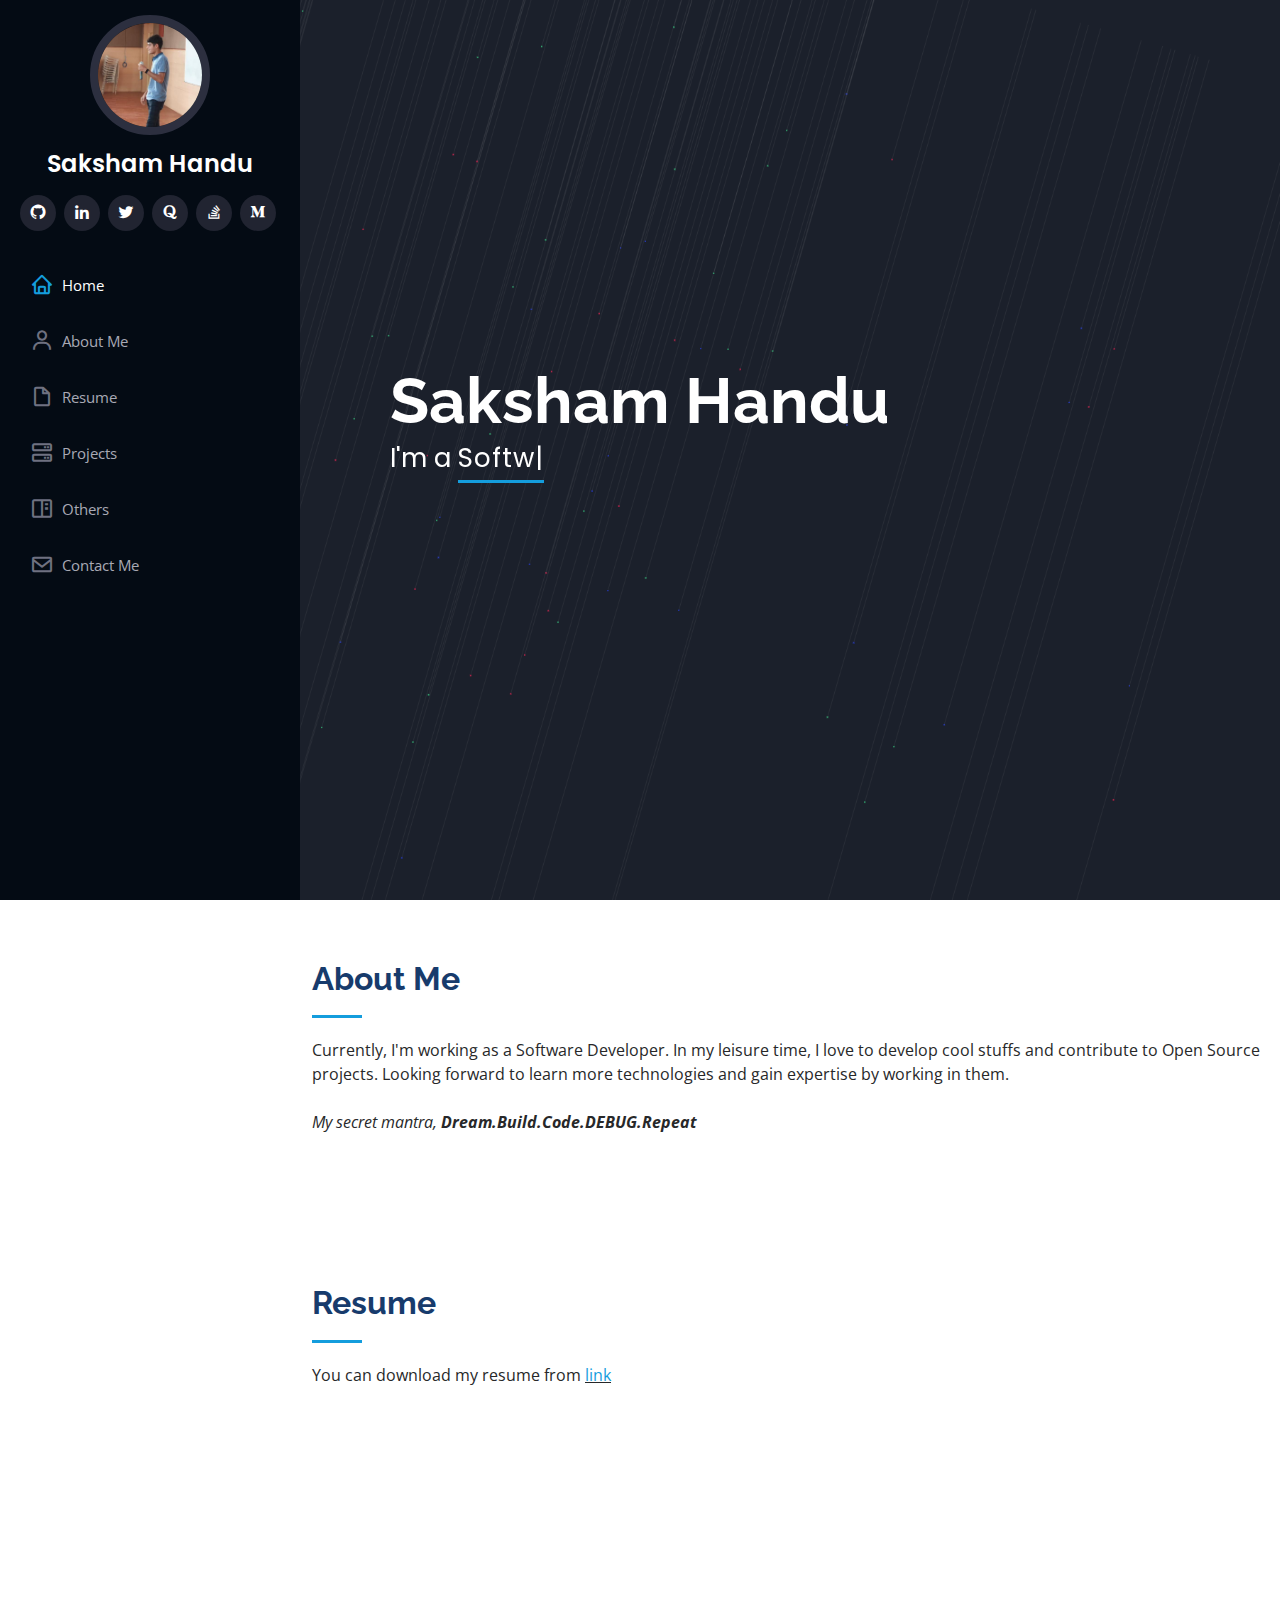
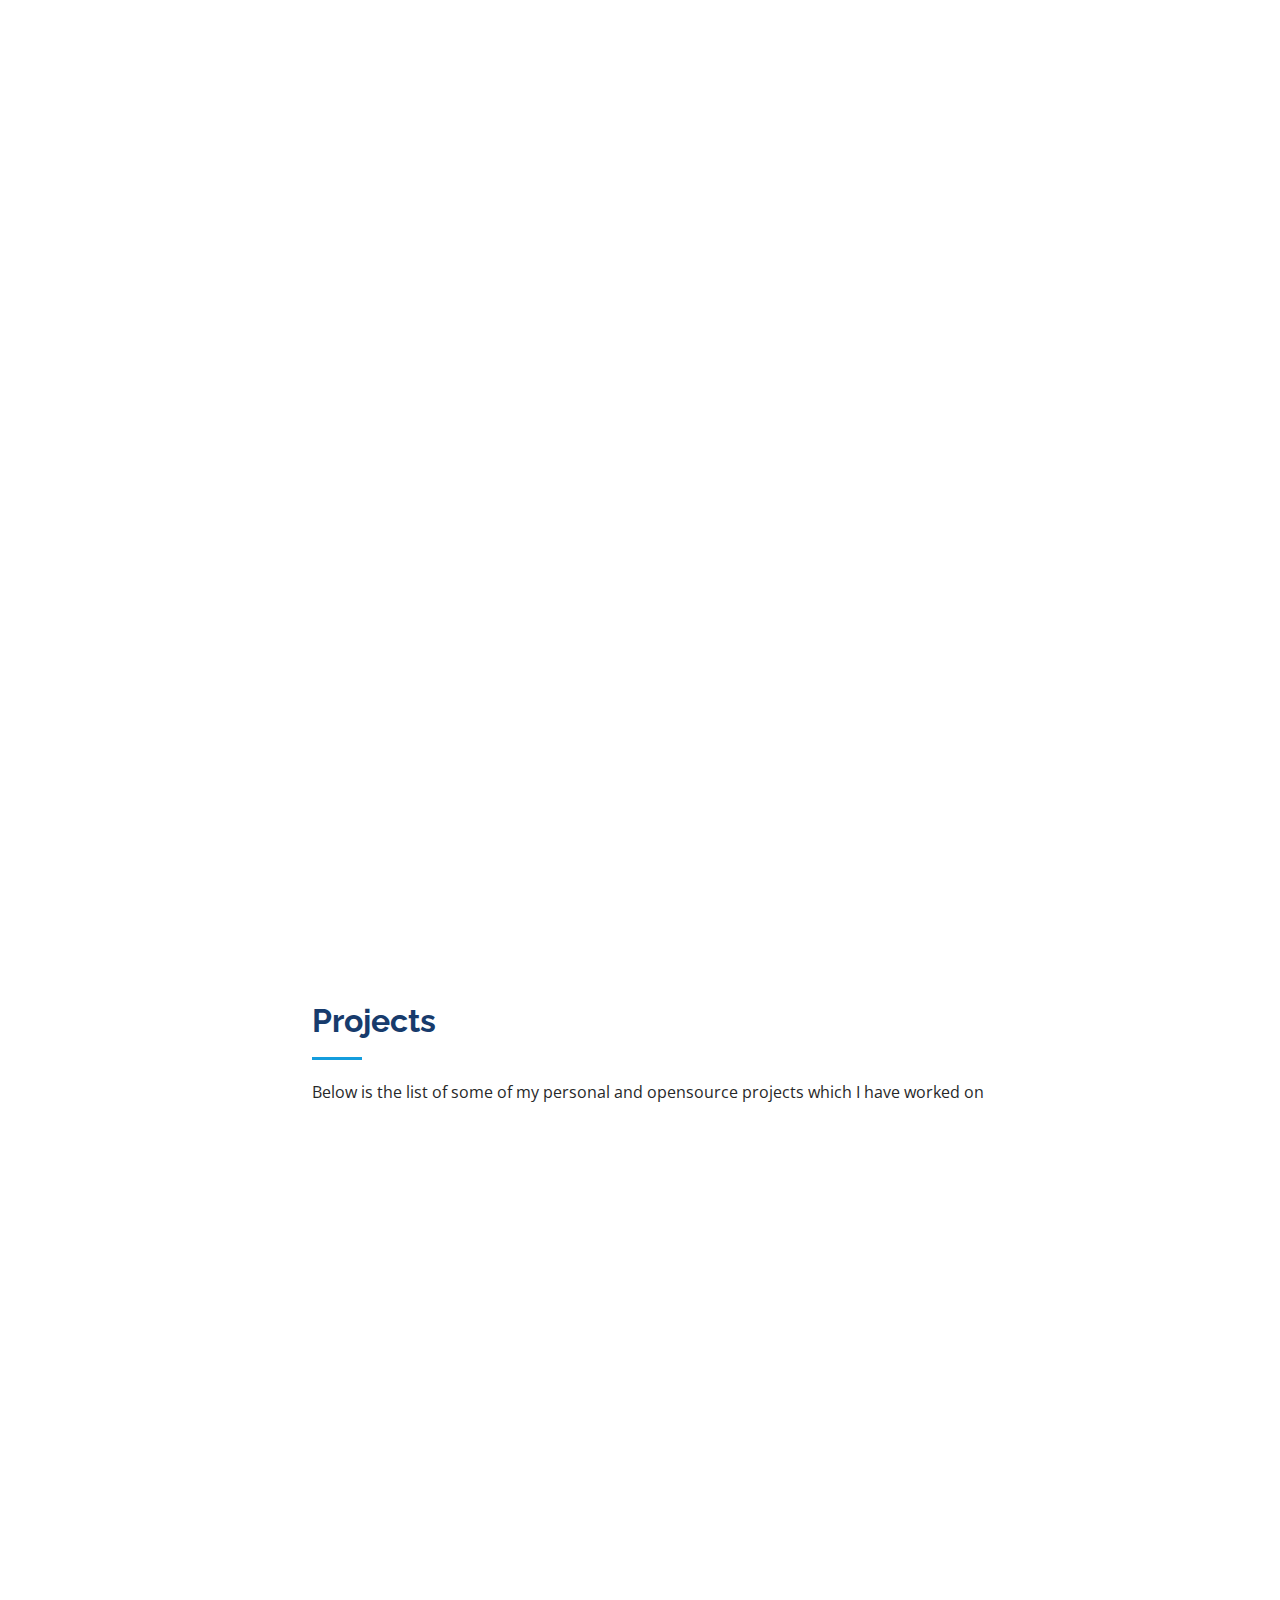
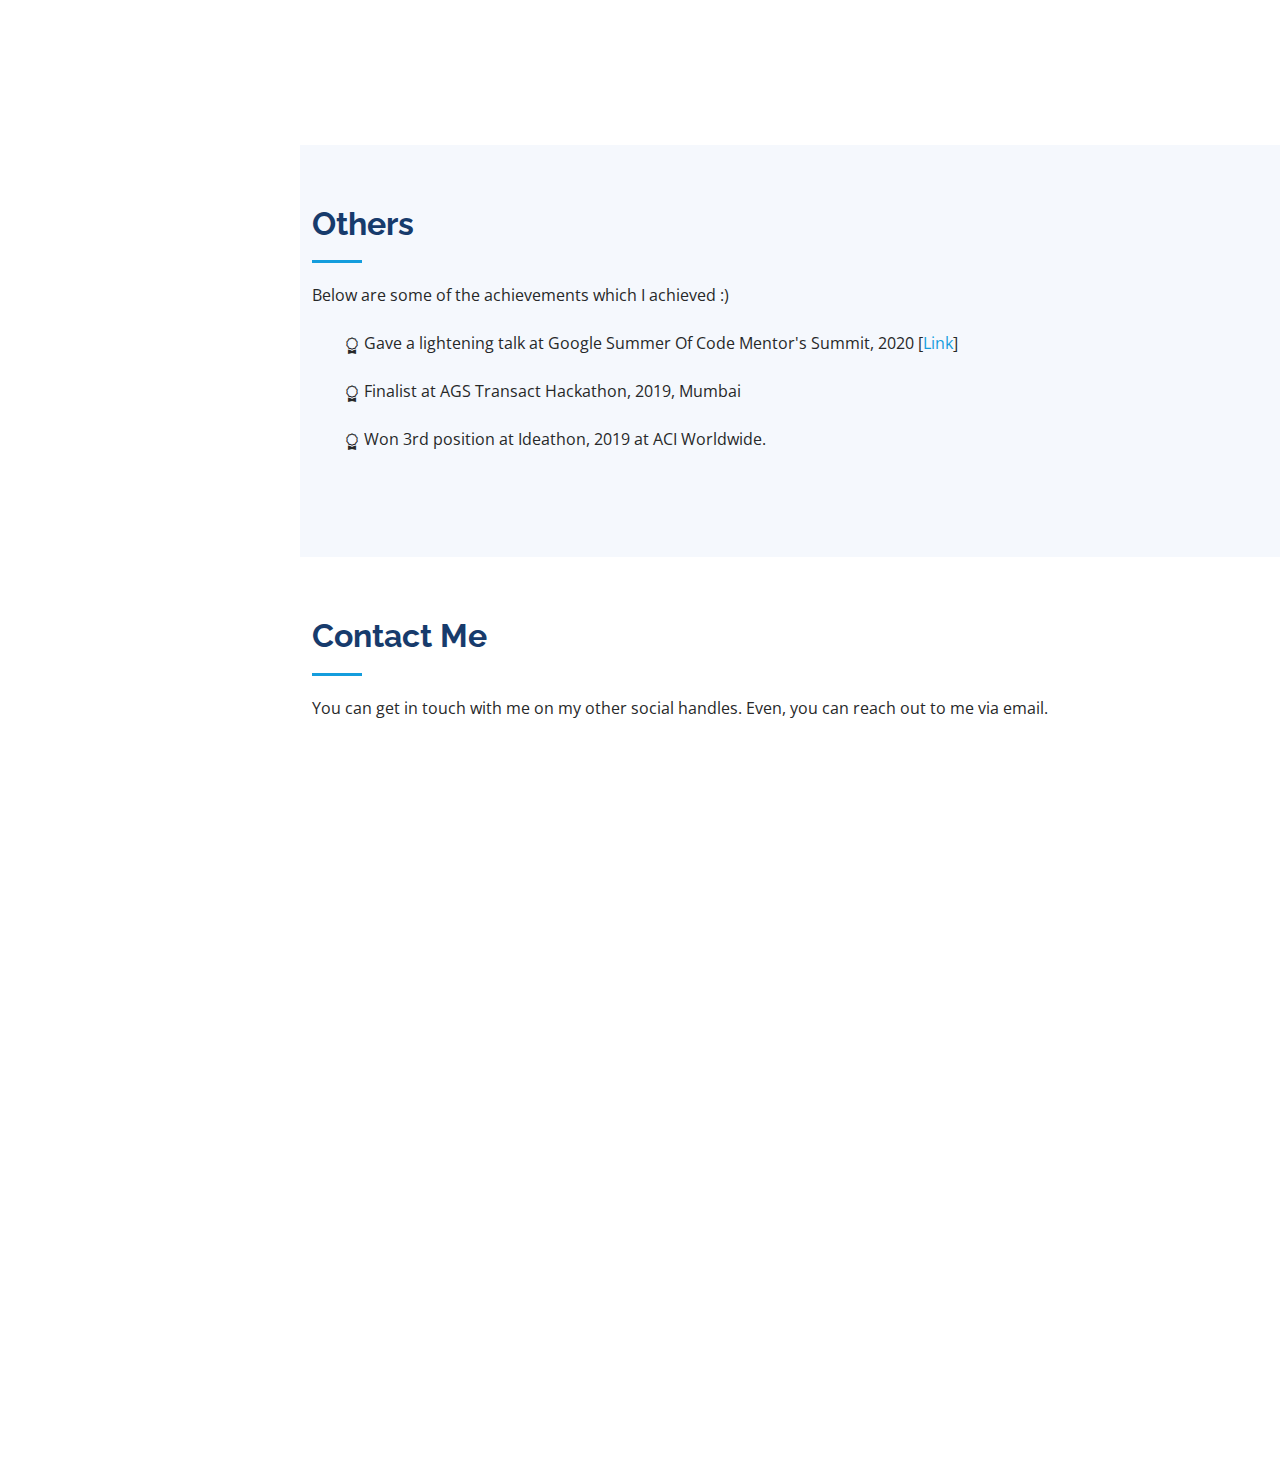
==== commit 23f89ac9: "mvp ready" ====
--- a/index.html
+++ b/index.html
@@ -10,8 +10,7 @@
   <meta content="" name="keywords">
 
   <!-- Favicons -->
-  <link href="assets/img/favicon.png" rel="icon">
-  <link href="assets/img/apple-touch-icon.png" rel="apple-touch-icon">
+  <link href="assets/img/favicon.ico" rel="icon">
 
   <!-- Google Fonts -->
   <link href="https://fonts.googleapis.com/css?family=Open+Sans:300,300i,400,400i,600,600i,700,700i|Raleway:300,300i,400,400i,500,500i,600,600i,700,700i|Poppins:300,300i,400,400i,500,500i,600,600i,700,700i" rel="stylesheet">
@@ -45,7 +44,7 @@
     <div class="d-flex flex-column">
 
       <div class="profile">
-        <img src="assets/img/profile-img.jpg" alt="" class="img-fluid rounded-circle">
+        <img src="assets/img/me.jpg" alt="" class="img-fluid rounded-circle">
         <h1 class="text-light"><a href="index.html">Saksham Handu</a></h1>
         <div class="social-links mt-3 text-center">
           <a href="https://github.com/miPlodder" target="_blank"><i class="bx bxl-github"></i></a>
@@ -74,9 +73,10 @@
   <section id="hero" class="d-flex flex-column justify-content-center align-items-center">
     <div class="hero-container" data-aos="fade-in">
       <h1>Saksham Handu</h1>
-      <p>I'm <span class="typed" data-typed-items="Software Developer, Open Source Lover :), Trader"></span></p>
+      <p>I'm a <span class="typed" data-typed-items="Software Developer., Open Source Lover :), Trader."></span></p>
     </div>
-  </section><!-- End Hero -->
+  </section>
+  <!-- End Hero -->
 
   <main id="main">
 
@@ -86,8 +86,10 @@
 
         <div class="section-title">
           <h2>About Me</h2>
-          <p>Versatile Techie who believes in solving challenging problems using the latest Tech.
-		     My secret mantra, Dream.Build.Code.DEBUG.Repeat </p>
+          <p>Currently, I'm working as a Software Developer. In my leisure time, I love to develop cool stuffs and contribute to Open Source projects.
+          	 Looking forward to learn more technologies and gain expertise by working in them.
+		     <br/><br/><em>My secret mantra, <b>Dream.Build.Code.DEBUG.Repeat</em></b>
+		  </p>
         </div>
       </div>
     </section>
@@ -167,9 +169,7 @@
 
         <div class="section-title">
           <h2>Resume</h2>
-          <p>Magnam dolores commodi suscipit. Necessitatibus eius consequatur ex aliquid fuga eum quidem. Sit sint consectetur velit. Quisquam quos quisquam cupiditate. Et nemo qui impedit suscipit alias ea. Quia fugiat sit in iste officiis commodi quidem hic quas.</p>
-          <br>
-          You can download my resume from <a href="https://drive.google.com/file/d/1nrcytPjcMwJaQ0OpemJL03J3dBtmwRFJ/view?usp=sharing" target="_blank">link</a>
+          You can download my resume from <u><a href="https://drive.google.com/file/d/1nrcytPjcMwJaQ0OpemJL03J3dBtmwRFJ/view?usp=sharing" target="_blank">link</a></u>
         </div>
 
         <div class="row">
@@ -263,32 +263,32 @@
 
         <div class="row">
           <div class="col-lg-4 col-md-6 icon-box" data-aos="fade-up">
-            <div class="icon"><i class="bi bi-briefcase"></i></div>
+            <div class="icon"><i class="bi bi-award"></i></div>
             <h4 class="title"><a href="https://github.com/miPlodder/Overlay-Video-Player" target="_blank">Overlay Video Player</a></h4>
             <p class="description">It's an android application that enables to do multi-tasking, by playing the videos that you have selected on top of all the application such that you can watch movie, song along with other work that you want to do.</p>
           </div>
           <div class="col-lg-4 col-md-6 icon-box" data-aos="fade-up" data-aos-delay="100">
-            <div class="icon"><i class="bi bi-card-checklist"></i></div>
+            <div class="icon"><i class="bi bi-award"></i></div>
             <h4 class="title"><a href="https://github.com/miPlodder/Copier-Copying-Made-Easier" target="_blank">Copier - Copying Made Easier</a></h4>
             <p class="description">It's an android application using you can make notes and even copy text from other application without the need of switching over the application.</p>
           </div>
           <div class="col-lg-4 col-md-6 icon-box" data-aos="fade-up">
-            <div class="icon"><i class="bi bi-briefcase"></i></div>
+            <div class="icon"><i class="bi bi-award"></i></div>
             <h4 class="title"><a href="https://github.com/openMF/mifos-mobile" target="_blank">mifos-mobile</a></h4>
             <p class="description">It's an Mifos Opensource project on which I have been active contributor and maintainer. Regarding, the functionality, it's an Android Application built on top of the MifosX Self-Service platform for end-user customers to view/transact on the accounts and loans they hold.</p>
           </div>
           <div class="col-lg-4 col-md-6 icon-box" data-aos="fade-up" data-aos-delay="100">
-            <div class="icon"><i class="bi bi-card-checklist"></i></div>
+            <div class="icon"><i class="bi bi-award"></i></div>
             <h4 class="title"><a href="https://github.com/apache/fineract-cn-mobile" target="_blank">fineract-cn-mobile</a></h4>
             <p class="description">It's an Apache Fineract Opensource project on which I have been active contributor and maintainer. Regarding, the functionality, it's an Android Client built on top of the Apache Fineract CN platform.</p>
           </div>
           <div class="col-lg-4 col-md-6 icon-box" data-aos="fade-up">
-            <div class="icon"><i class="bi bi-briefcase"></i></div>
+            <div class="icon"><i class="bi bi-award"></i></div>
             <h4 class="title"><a href="https://github.com/miPlodder/Automatic-Parking-System" target="_blank">Automatic Parking System</a></h4>
             <p class="description">This project provides user an easy way of booking the parking slots through an application and onspot slot booking based on availability of slots. This project will provide the easy reservation online system for parking.</p>
           </div>
           <div class="col-lg-4 col-md-6 icon-box" data-aos="fade-up" data-aos-delay="100">
-            <div class="icon"><i class="fa fa-android"></i></div>
+            <div class="icon"><i class="bi bi-award"></i></div>
             <h4 class="title"><a href="https://github.com/miPlodder/Anti-Theft-Alarm" target="_blank">Anti Theft Alarm</a></h4>
             <p class="description">It is an anti-theft android application which you can use in crowded places. This application basically using Phone hardware like Proximity Sensor, Camera, and Speaker.</p>
           </div>
@@ -308,12 +308,17 @@
           <div class="row">
              <div>
                 <ul>
-                  <i class="bi bi-chevron-right" style="color: blue"></i><span>Gave a lightening talk at Google Summer Of Code Mentor's Summit, 2020 
-                  	<a href="https://www.youtube.com/watch?v=fhbhjv0anGI" target="_blank">Link</a></span>
-                  <br>
-                  <i class="bi bi-chevron-right" style="color: blue"></i><span>Finalist at AGS Transact Hackathon, 2019, Mumbai</span>
-                  <br>
-                  <i class="bi bi-chevron-right" style="color: blue"></i><span>Won 3rd position at Ideathon, 2019 at ACI Worldwide.</span>          
+                	<div class="icon"><i class="bi bi-award"></i><span> Gave a lightening talk at Google Summer Of Code Mentor's Summit, 2020 
+                  	[<a href="https://www.youtube.com/watch?v=fhbhjv0anGI" target="_blank">Link</a>]</span>
+                	</div>
+                   	<br>
+                  	
+                  	<div class="icon"><i class="bi bi-award"></i><span> Finalist at AGS Transact Hackathon, 2019, Mumbai</span> 
+                  	</div>
+          			<br>
+                  	
+                  	<div class="icon"><i class="bi bi-award"></i><span> Won 3rd position at Ideathon, 2019 at ACI Worldwide.</span>
+                  	</div>          
                 </ul>
               </div>
           </div>
--- a/assets/css/style.css
+++ b/assets/css/style.css
@@ -213,7 +213,8 @@
 #hero {
   width: 100%;
   height: 100vh;
-  background: url("../img/hero-bg.jpg") top center;
+  background-color: #1f5297;
+  background: url("../img/filler.png") top center;
   background-size: cover;
 }
 
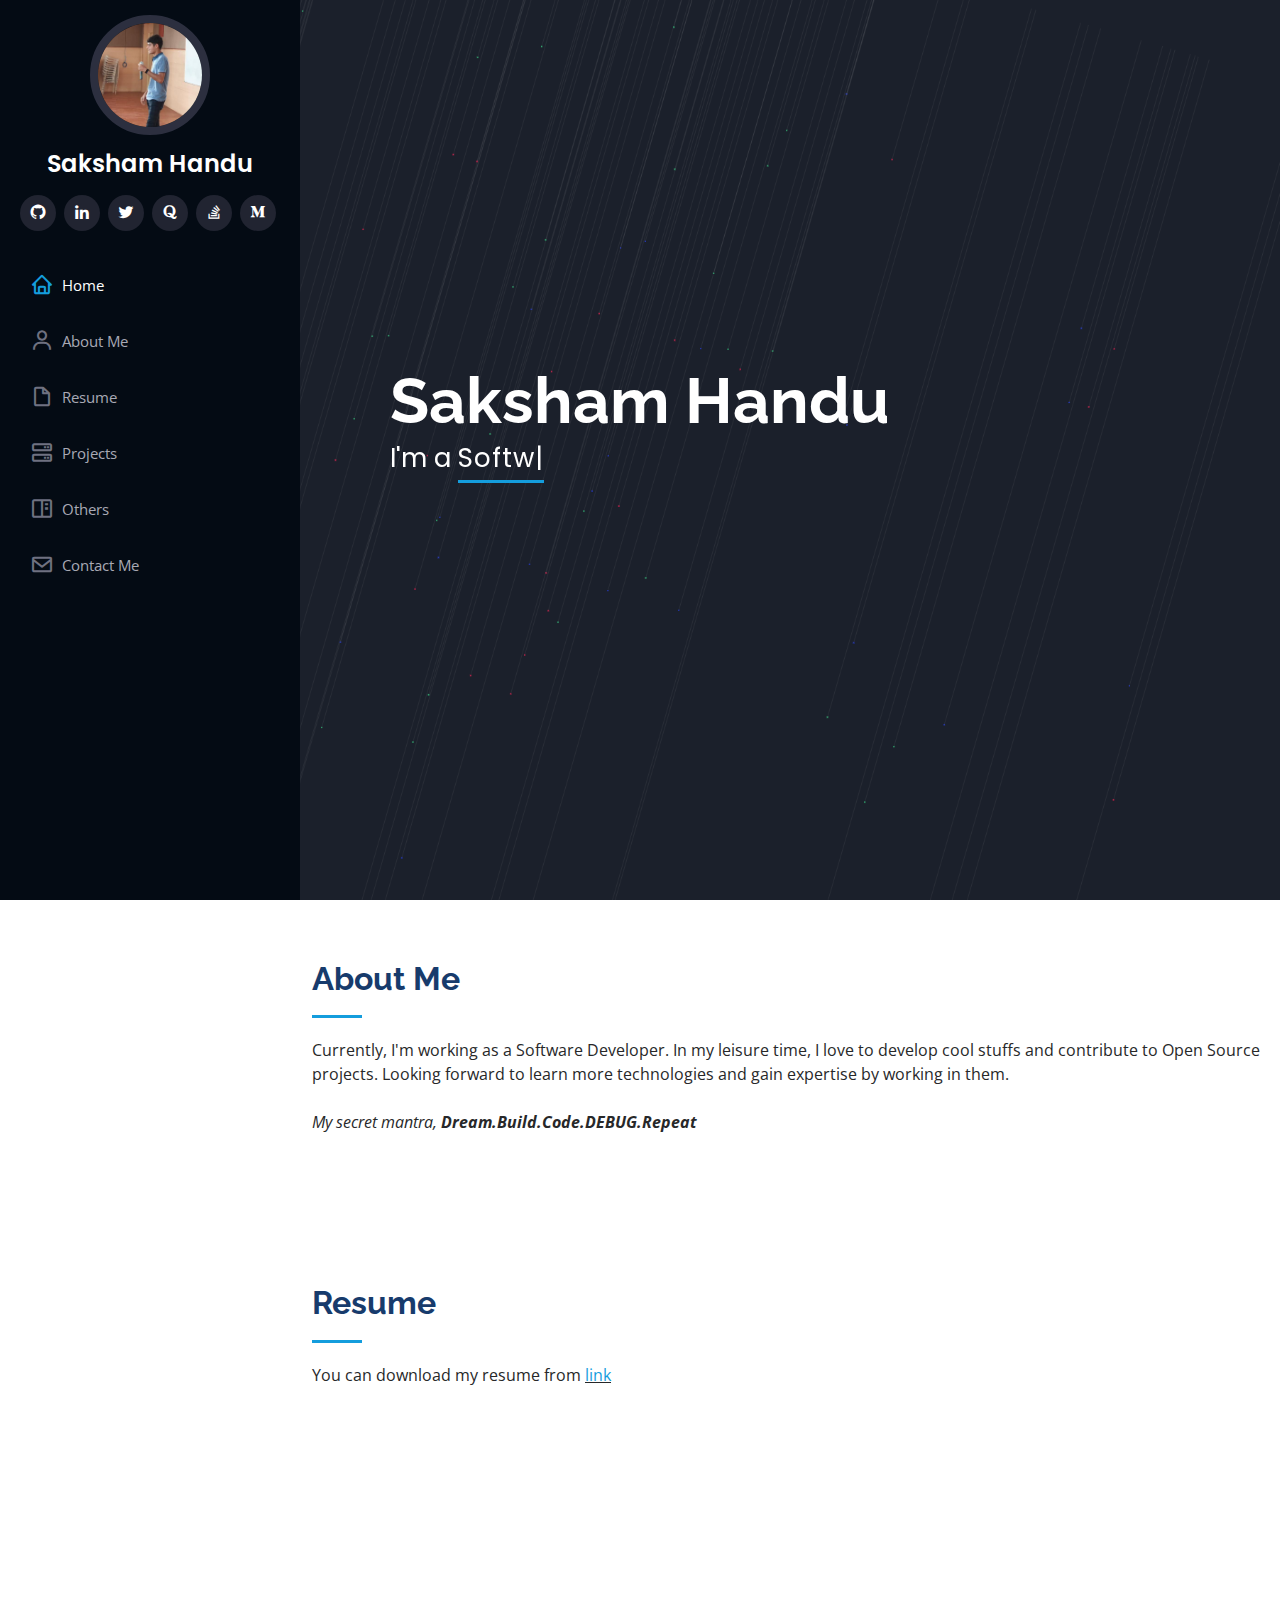
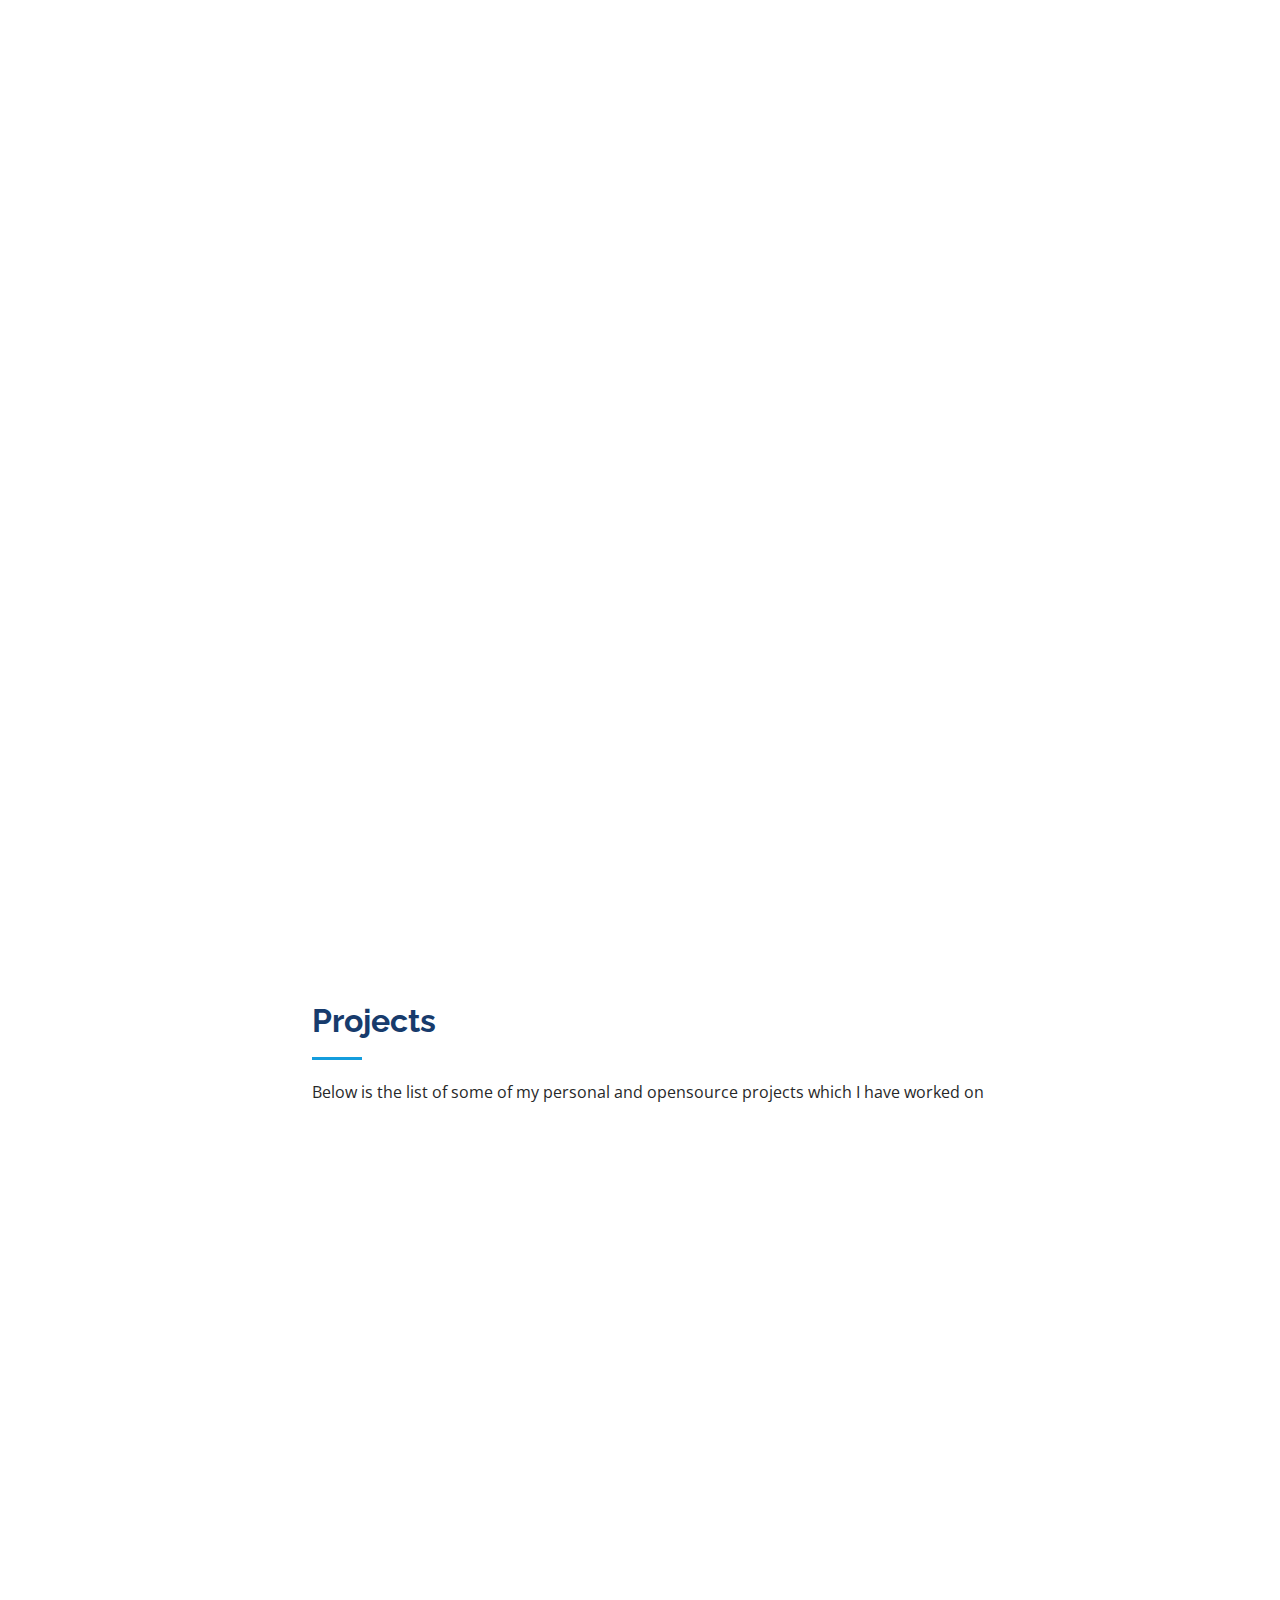
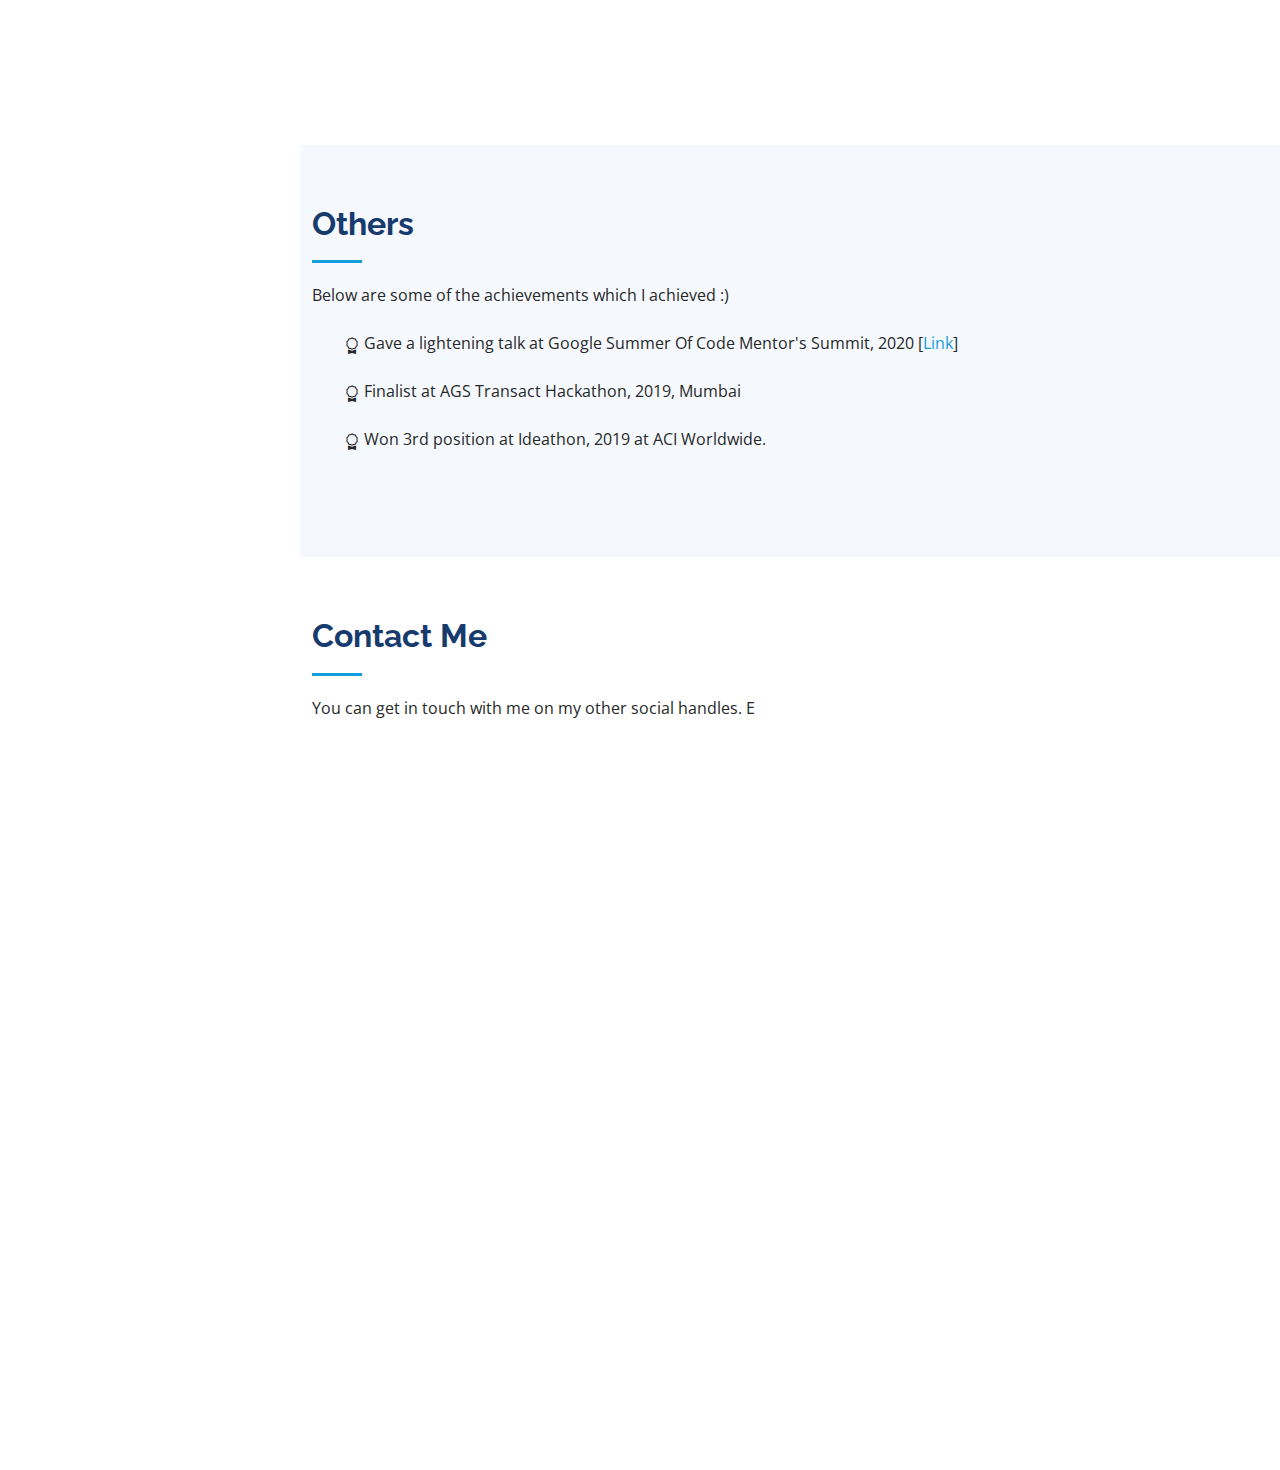
==== commit 8d3b0762: "code clean-up" ====
--- a/index.html
+++ b/index.html
@@ -25,13 +25,6 @@
 
   <!-- Template Main CSS File -->
   <link href="assets/css/style.css" rel="stylesheet">
-
-  <!-- =======================================================
-  * Template Name: iPortfolio - v3.0.1
-  * Template URL: https://bootstrapmade.com/iportfolio-bootstrap-portfolio-websites-template/
-  * Author: BootstrapMade.com
-  * License: https://bootstrapmade.com/license/
-  ======================================================== -->
 </head>
 
 <body>
@@ -94,74 +87,6 @@
       </div>
     </section>
     <!-- End About Section -->
-
-    <!-- ======= Skills Section ======= -->
-    <!--
-    <section id="skills" class="skills section-bg">
-      <div class="container">
-
-        <div class="section-title">
-          <h2>Skills</h2>
-          <p>Magnam dolores commodi suscipit. Necessitatibus eius consequatur ex aliquid fuga eum quidem. Sit sint consectetur velit. Quisquam quos quisquam cupiditate. Et nemo qui impedit suscipit alias ea. Quia fugiat sit in iste officiis commodi quidem hic quas.</p>
-        </div>
-
-        <div class="row skills-content">
-
-          <div class="col-lg-6" data-aos="fade-up">
-
-            <div class="progress">
-              <span class="skill">HTML <i class="val">100%</i></span>
-              <div class="progress-bar-wrap">
-                <div class="progress-bar" role="progressbar" aria-valuenow="100" aria-valuemin="0" aria-valuemax="100"></div>
-              </div>
-            </div>
-
-            <div class="progress">
-              <span class="skill">CSS <i class="val">90%</i></span>
-              <div class="progress-bar-wrap">
-                <div class="progress-bar" role="progressbar" aria-valuenow="90" aria-valuemin="0" aria-valuemax="100"></div>
-              </div>
-            </div>
-
-            <div class="progress">
-              <span class="skill">JavaScript <i class="val">75%</i></span>
-              <div class="progress-bar-wrap">
-                <div class="progress-bar" role="progressbar" aria-valuenow="75" aria-valuemin="0" aria-valuemax="100"></div>
-              </div>
-            </div>
-
-          </div>
-
-          <div class="col-lg-6" data-aos="fade-up" data-aos-delay="100">
-
-            <div class="progress">
-              <span class="skill">PHP <i class="val">80%</i></span>
-              <div class="progress-bar-wrap">
-                <div class="progress-bar" role="progressbar" aria-valuenow="80" aria-valuemin="0" aria-valuemax="100"></div>
-              </div>
-            </div>
-
-            <div class="progress">
-              <span class="skill">WordPress/CMS <i class="val">90%</i></span>
-              <div class="progress-bar-wrap">
-                <div class="progress-bar" role="progressbar" aria-valuenow="90" aria-valuemin="0" aria-valuemax="100"></div>
-              </div>
-            </div>
-
-            <div class="progress">
-              <span class="skill">Photoshop <i class="val">55%</i></span>
-              <div class="progress-bar-wrap">
-                <div class="progress-bar" role="progressbar" aria-valuenow="55" aria-valuemin="0" aria-valuemax="100"></div>
-              </div>
-            </div>
-
-          </div>
-
-        </div>
-
-      </div>
-    </section>-->
-    <!-- End Skills Section -->
 
     <!-- ======= Resume Section ======= -->
     <section id="resume" class="resume">
@@ -333,7 +258,7 @@
 
         <div class="section-title">
           <h2>Contact Me</h2>
-          <p>You can get in touch with me on my other social handles. Even, you can reach out to me via email.</p>
+          <p>You can get in touch with me on my other social handles. E</p>
         </div>
 
         <div class="row" data-aos="fade-in">
@@ -377,7 +302,6 @@
   <footer id="footer">
     <div class="container">
       <div class="copyright">
-        <!-- &copy; Copyright <strong><span>iPortfolio</span></strong>-->
       </div>
       <div class="credits">
         <!-- Any Custom Text can be added here-->
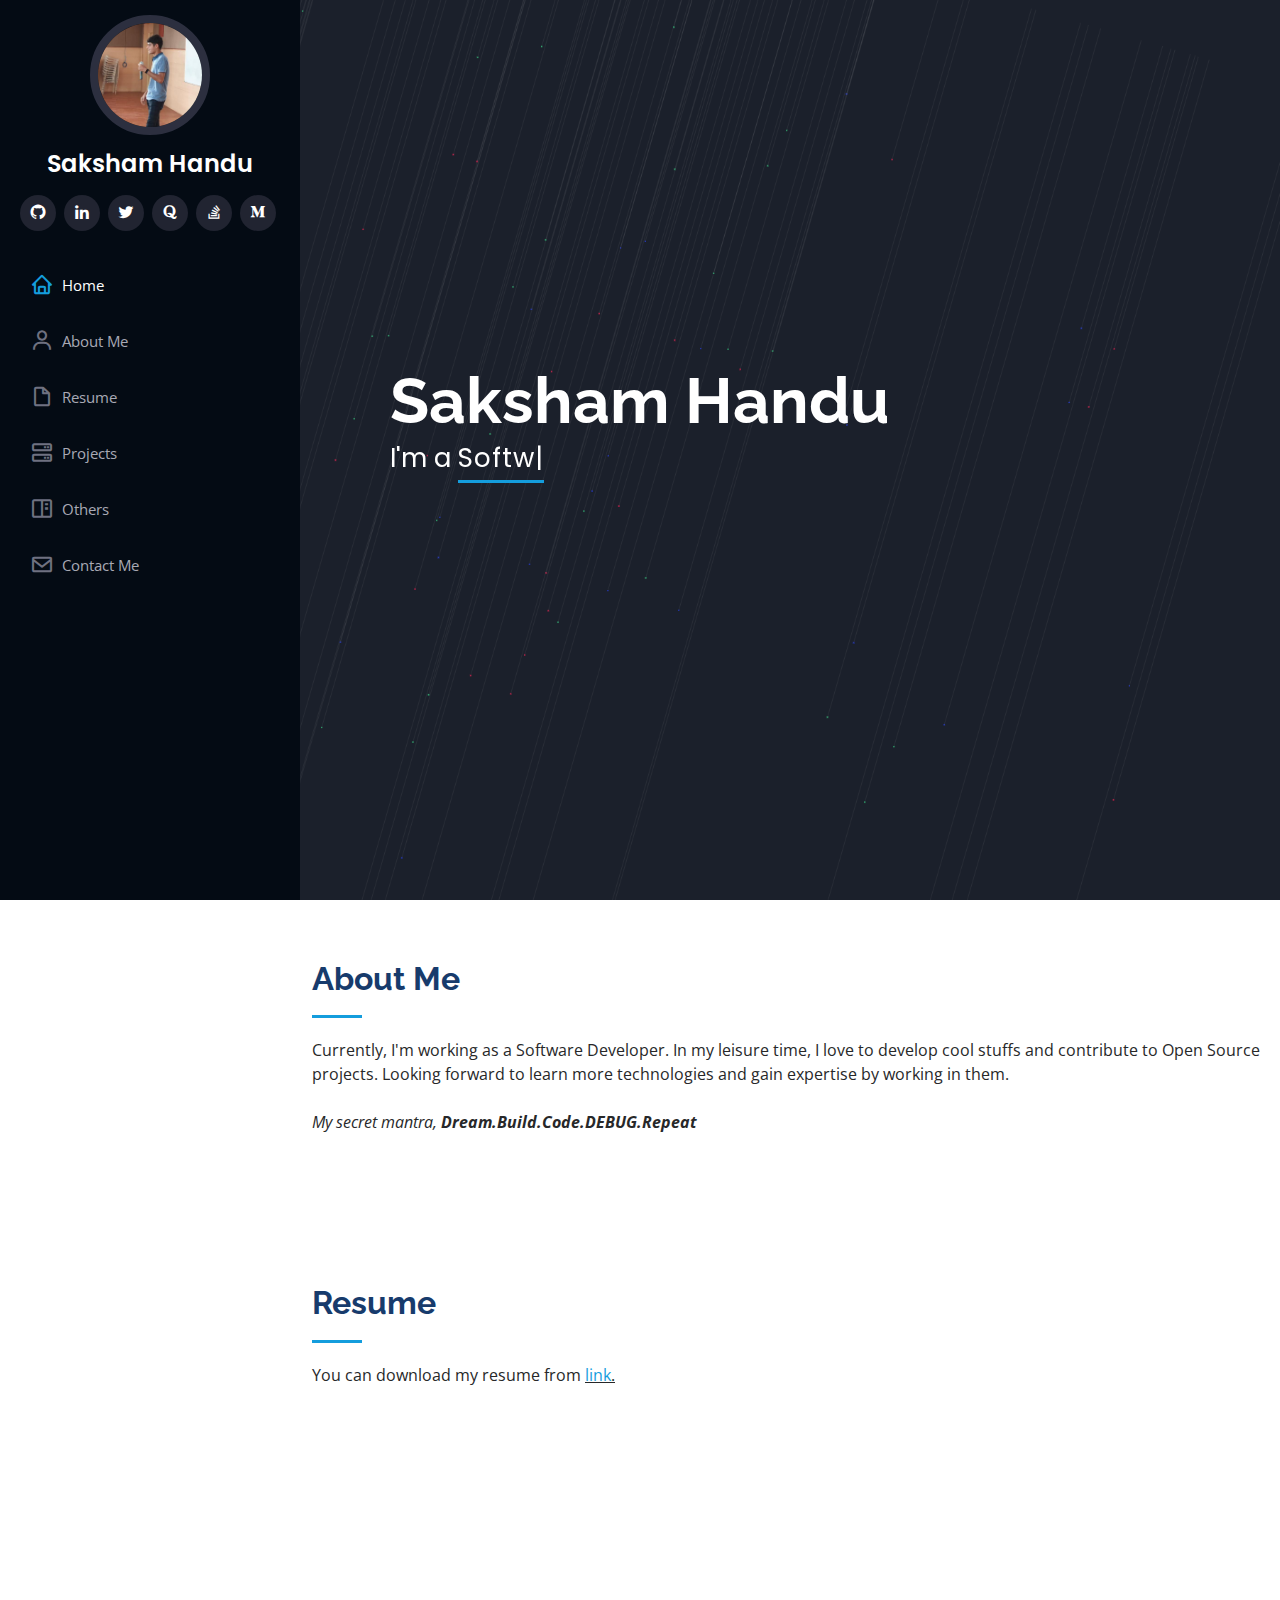
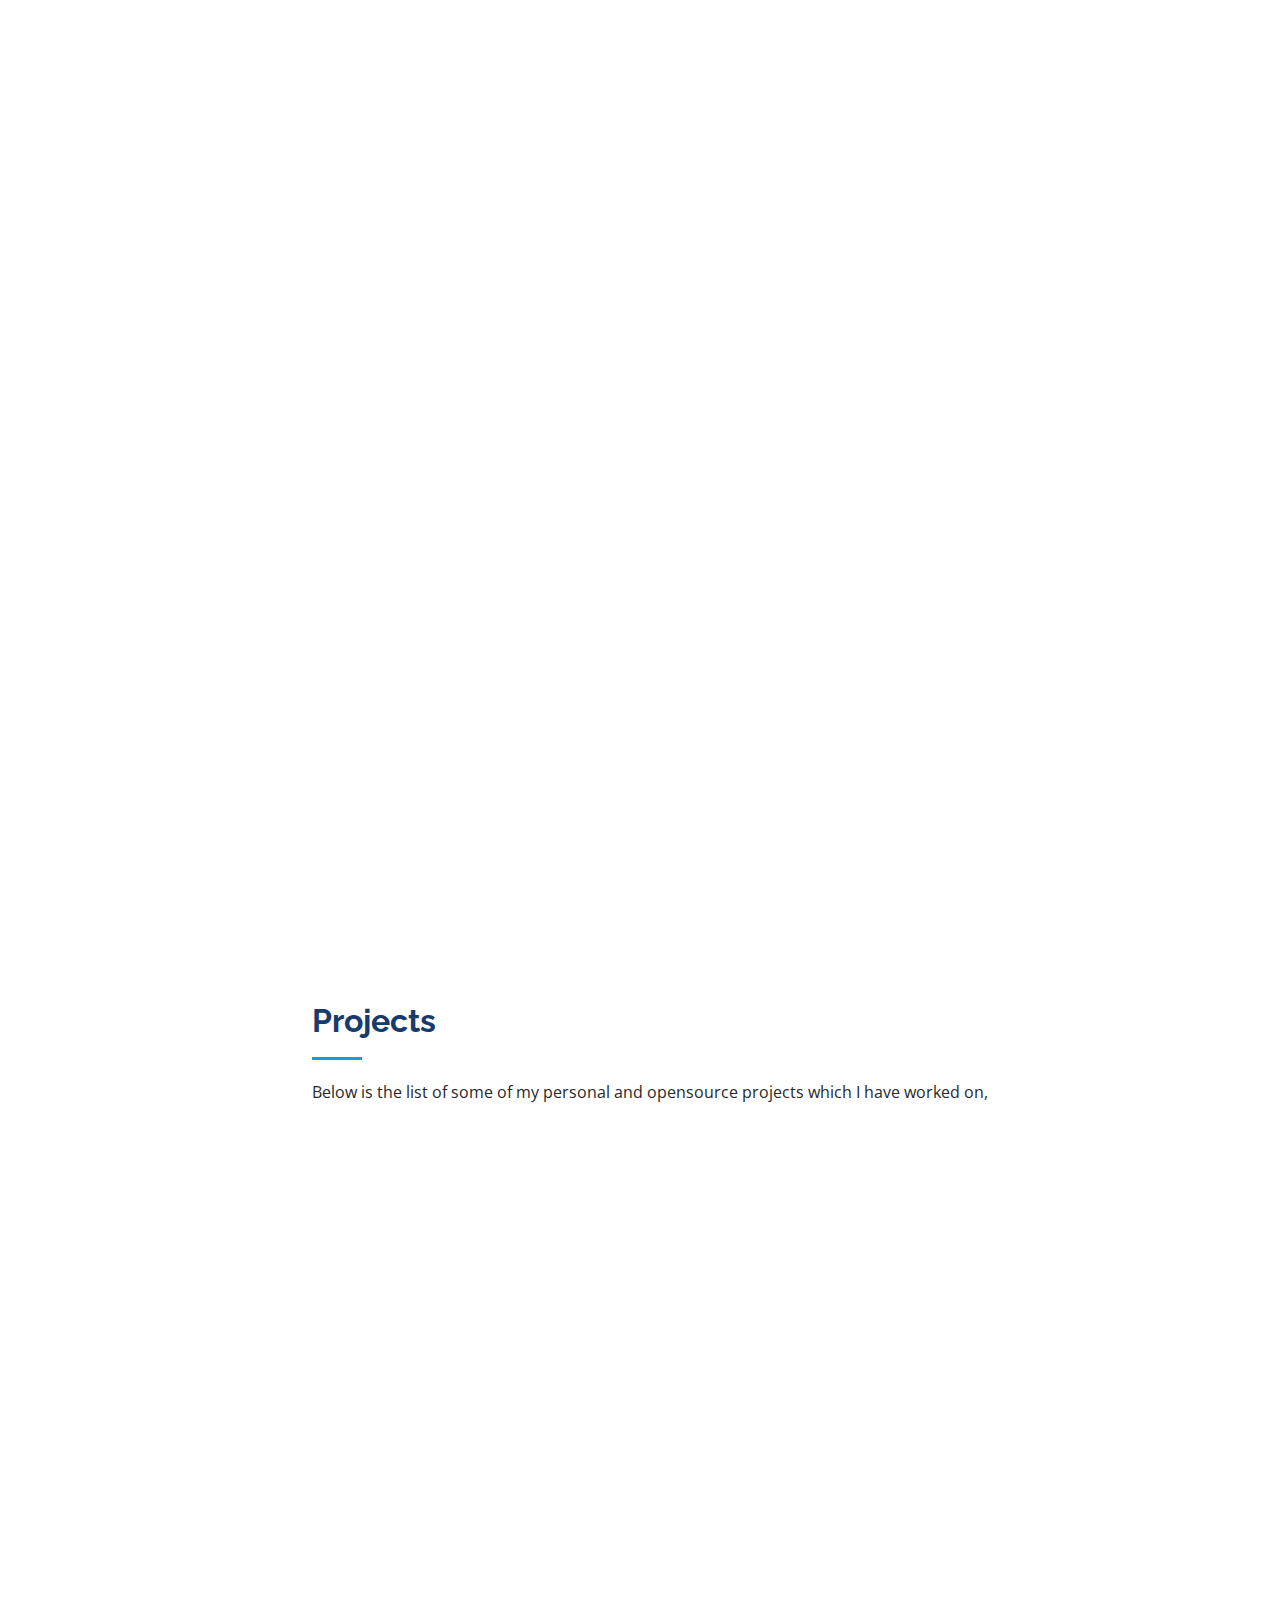
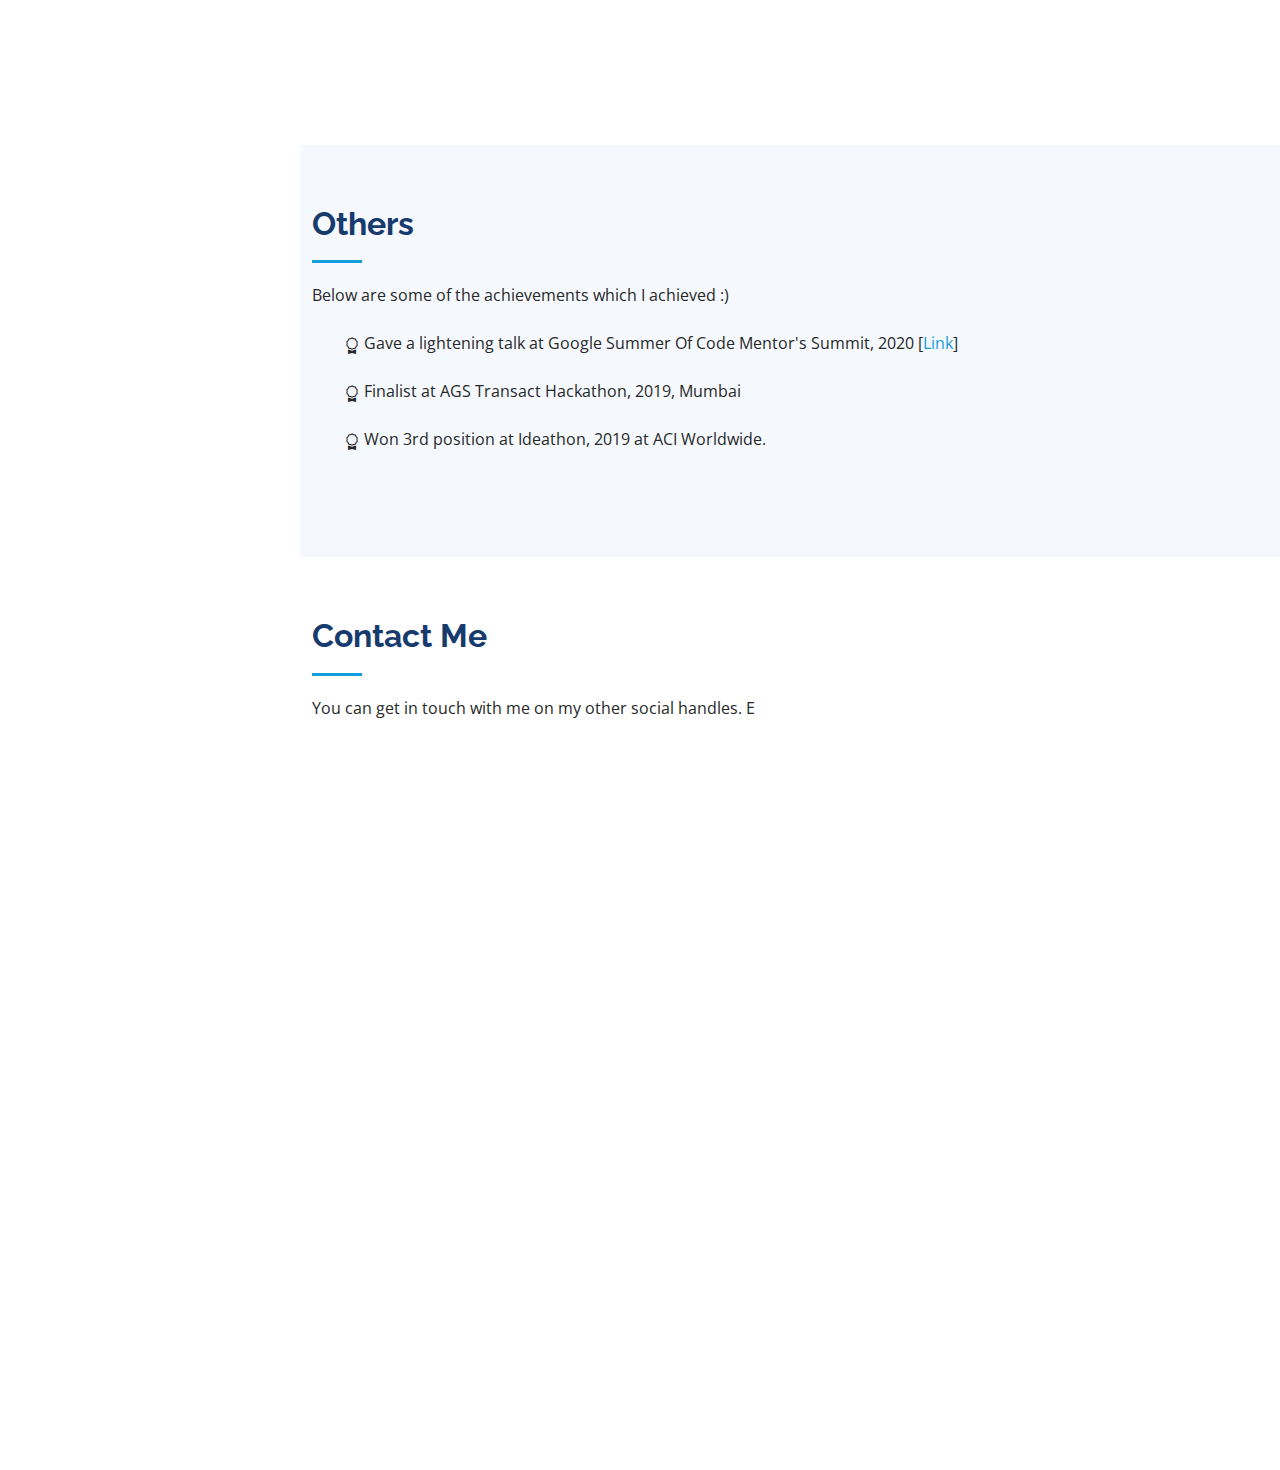
==== commit 409529aa: "integrate google sheet script" ====
--- a/index.html
+++ b/index.html
@@ -94,7 +94,7 @@
 
         <div class="section-title">
           <h2>Resume</h2>
-          You can download my resume from <u><a href="https://drive.google.com/file/d/1nrcytPjcMwJaQ0OpemJL03J3dBtmwRFJ/view?usp=sharing" target="_blank">link</a></u>
+          You can download my resume from <u><a href="https://drive.google.com/file/d/1nrcytPjcMwJaQ0OpemJL03J3dBtmwRFJ/view?usp=sharing" target="_blank">link</a>.</u>
         </div>
 
         <div class="row">
@@ -102,7 +102,7 @@
             <h3 class="resume-title">Sumary</h3>
             <div class="resume-item">
               <h4>Saksham Handu</h4>
-              <p><em>Working as a Software Developer as a passion, not occupation</em></p>
+              <p><em>Working as a Software Developer as a passion, not occupation.</em></p>
               <ul>
                 <li>Delhi/Bangalore, India</li>
                 <li>sakshamhandu@gmail.com</li>
@@ -183,7 +183,7 @@
 
         <div class="section-title">
           <h2>Projects</h2>
-          <p>Below is the list of some of my personal and opensource projects which I have worked on</p>
+          <p>Below is the list of some of my personal and opensource projects which I have worked on,</p>
         </div>
 
         <div class="row">
@@ -263,7 +263,7 @@
 
         <div class="row" data-aos="fade-in">
           <div class="col-lg-7 mt-5 mt-lg-0 d-flex align-items-stretch">
-            <form action="forms/contact.php" method="post" role="form" class="php-email-form">
+            <form method="post"action="https://script.google.com/macros/s/AKfycbx4XyuRxa4CHrNMe0ukYYxE8x_5y_m7LuA8xI2TWS20xnLqKi8Vyt9Qz1rUVaboQ7ms/exec" class="php-email-form">
               <div class="row">
                 <div class="form-group col-md-6">
                   <label for="name">Your Name</label>
@@ -280,7 +280,7 @@
               </div>
               <div class="form-group">
                 <label for="name">Message</label>
-                <textarea class="form-control" name="message" rows="10" required></textarea>
+                <textarea class="form-control" name="message" id="message" rows="10" required></textarea>
               </div>
               <div class="my-3">
                 <div class="loading">Loading</div>
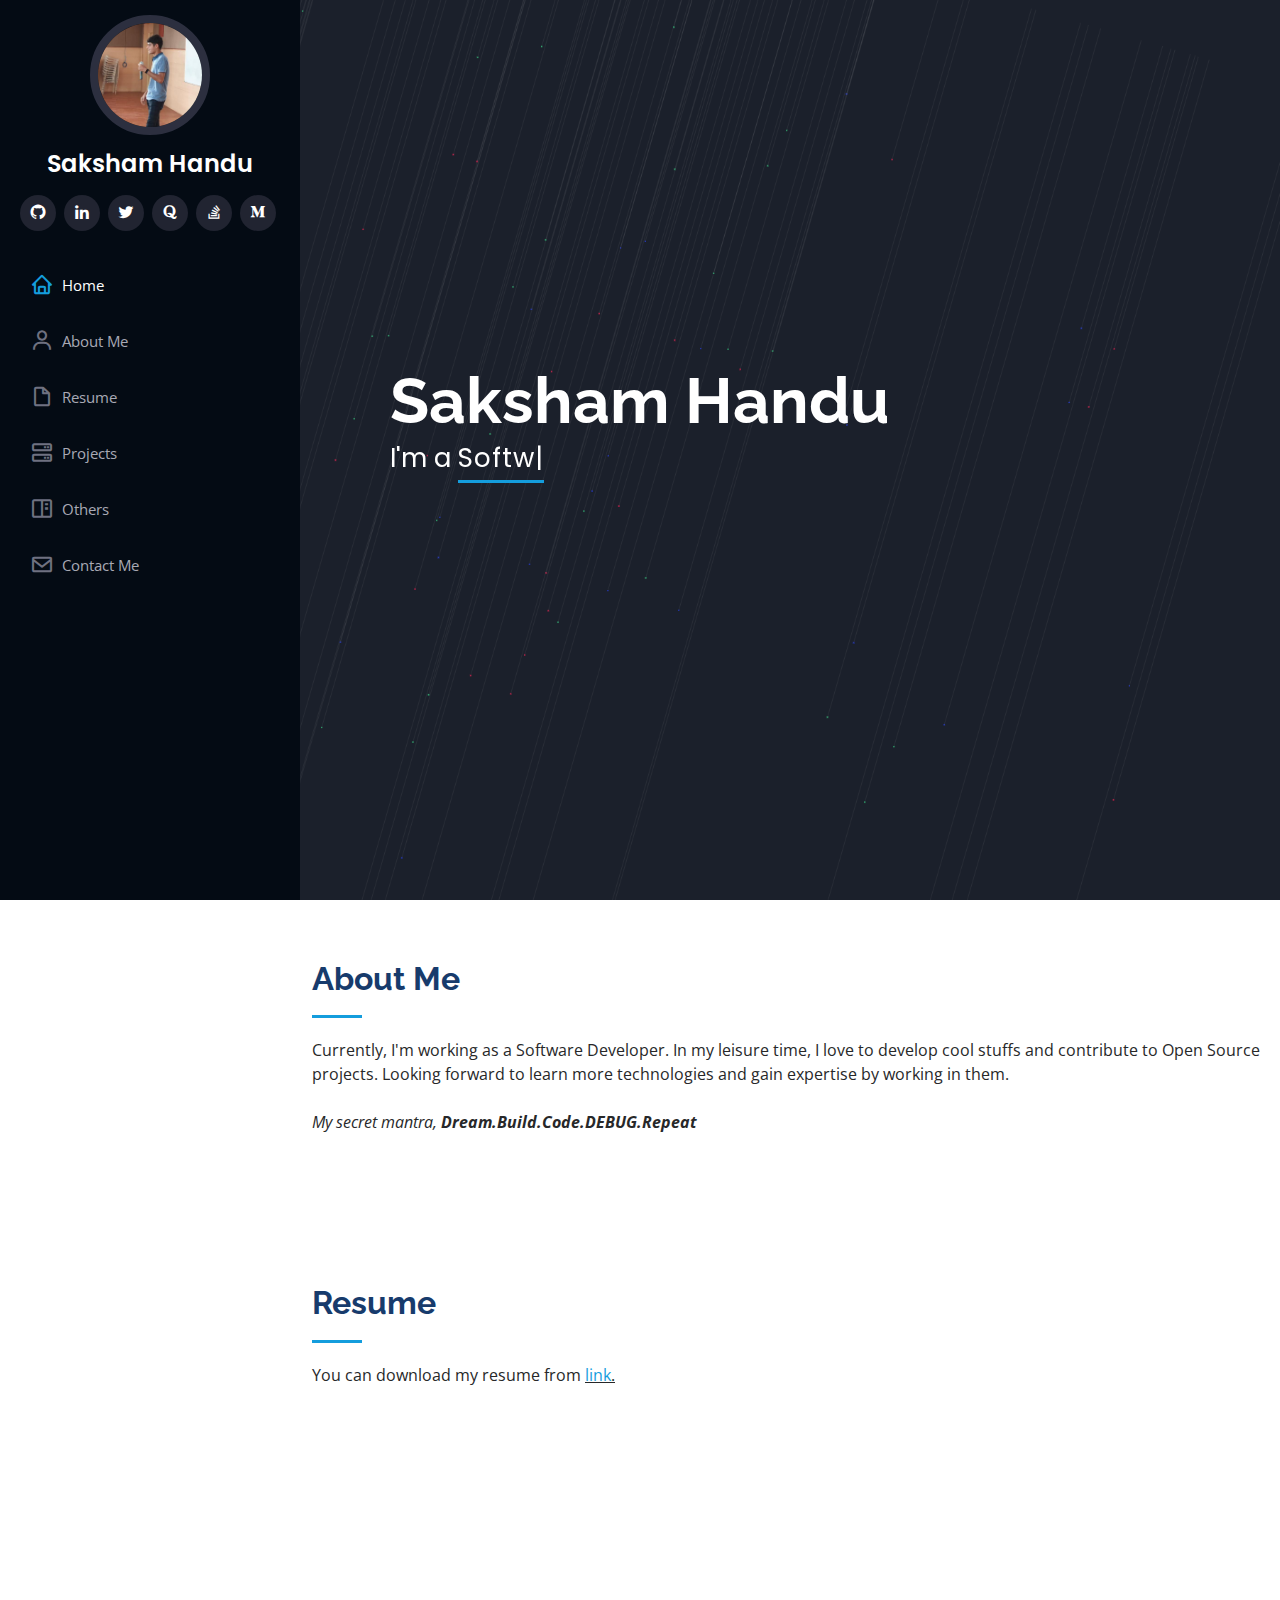
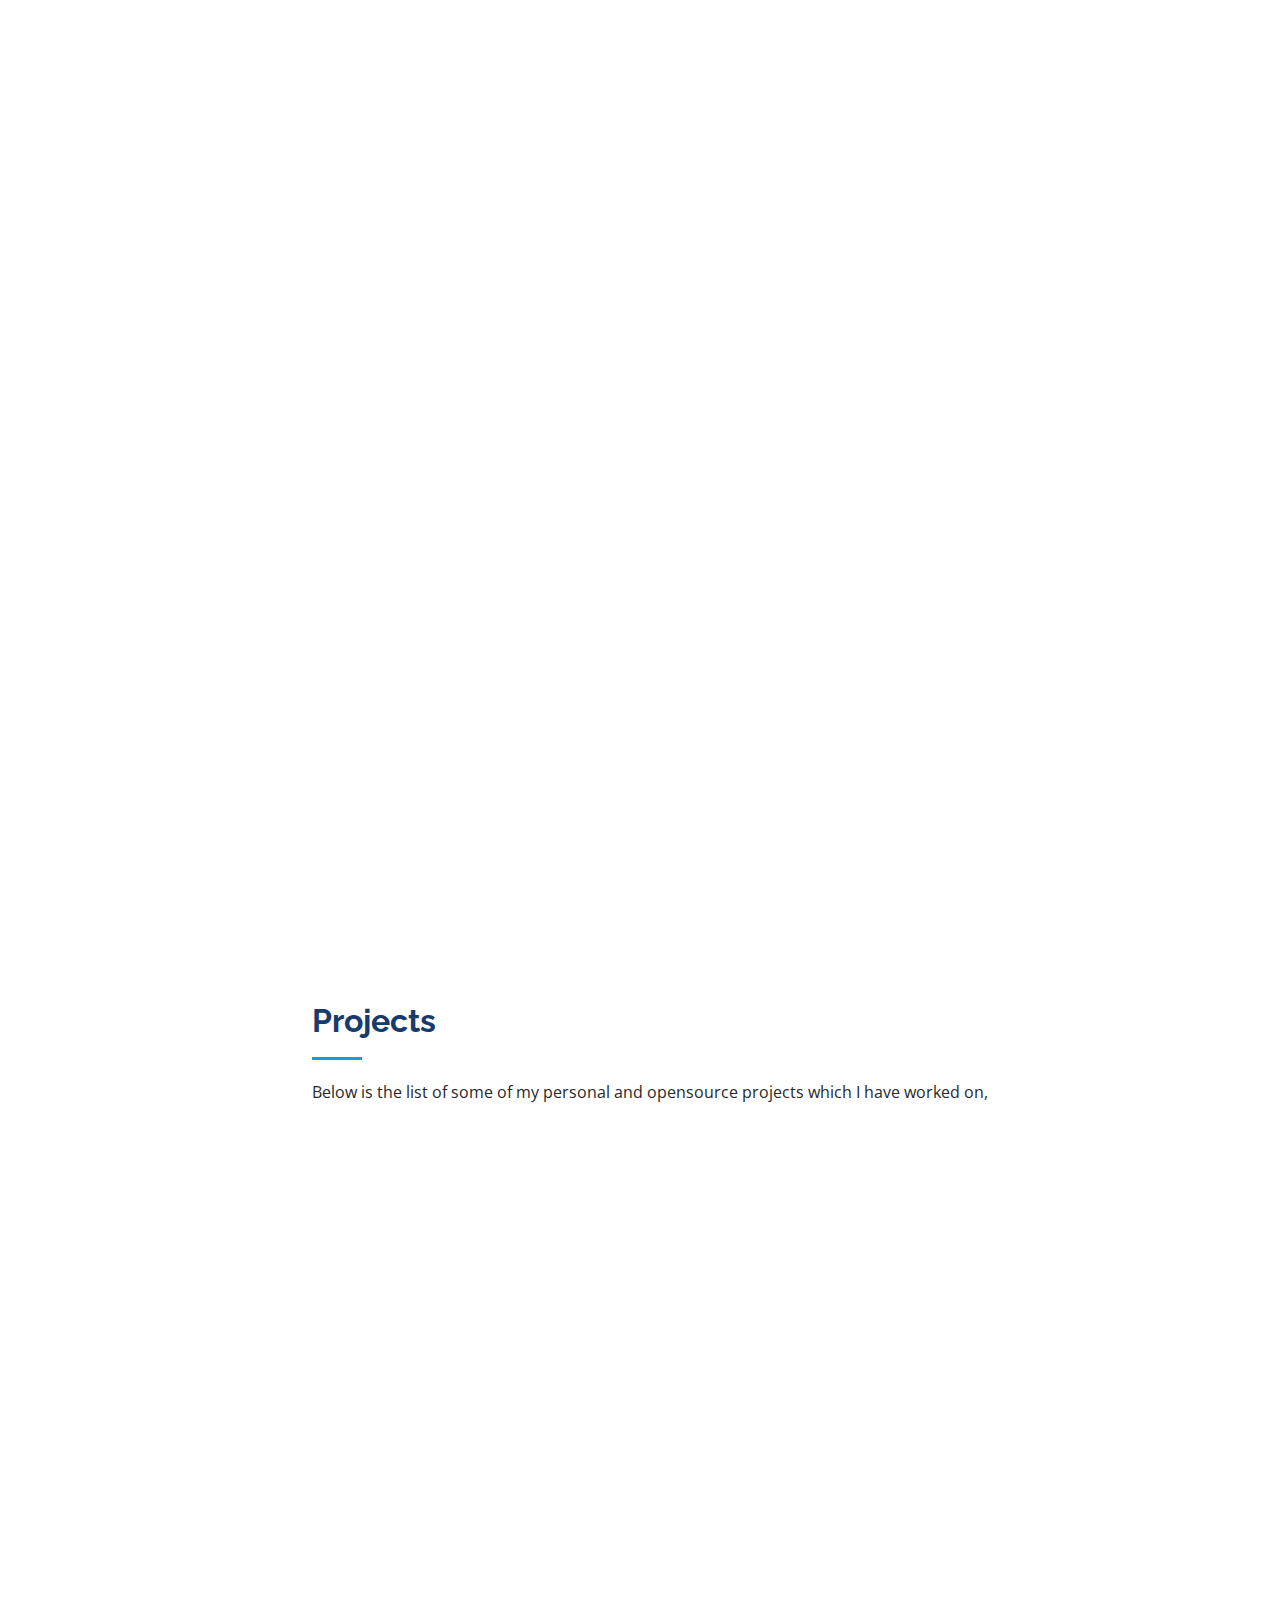
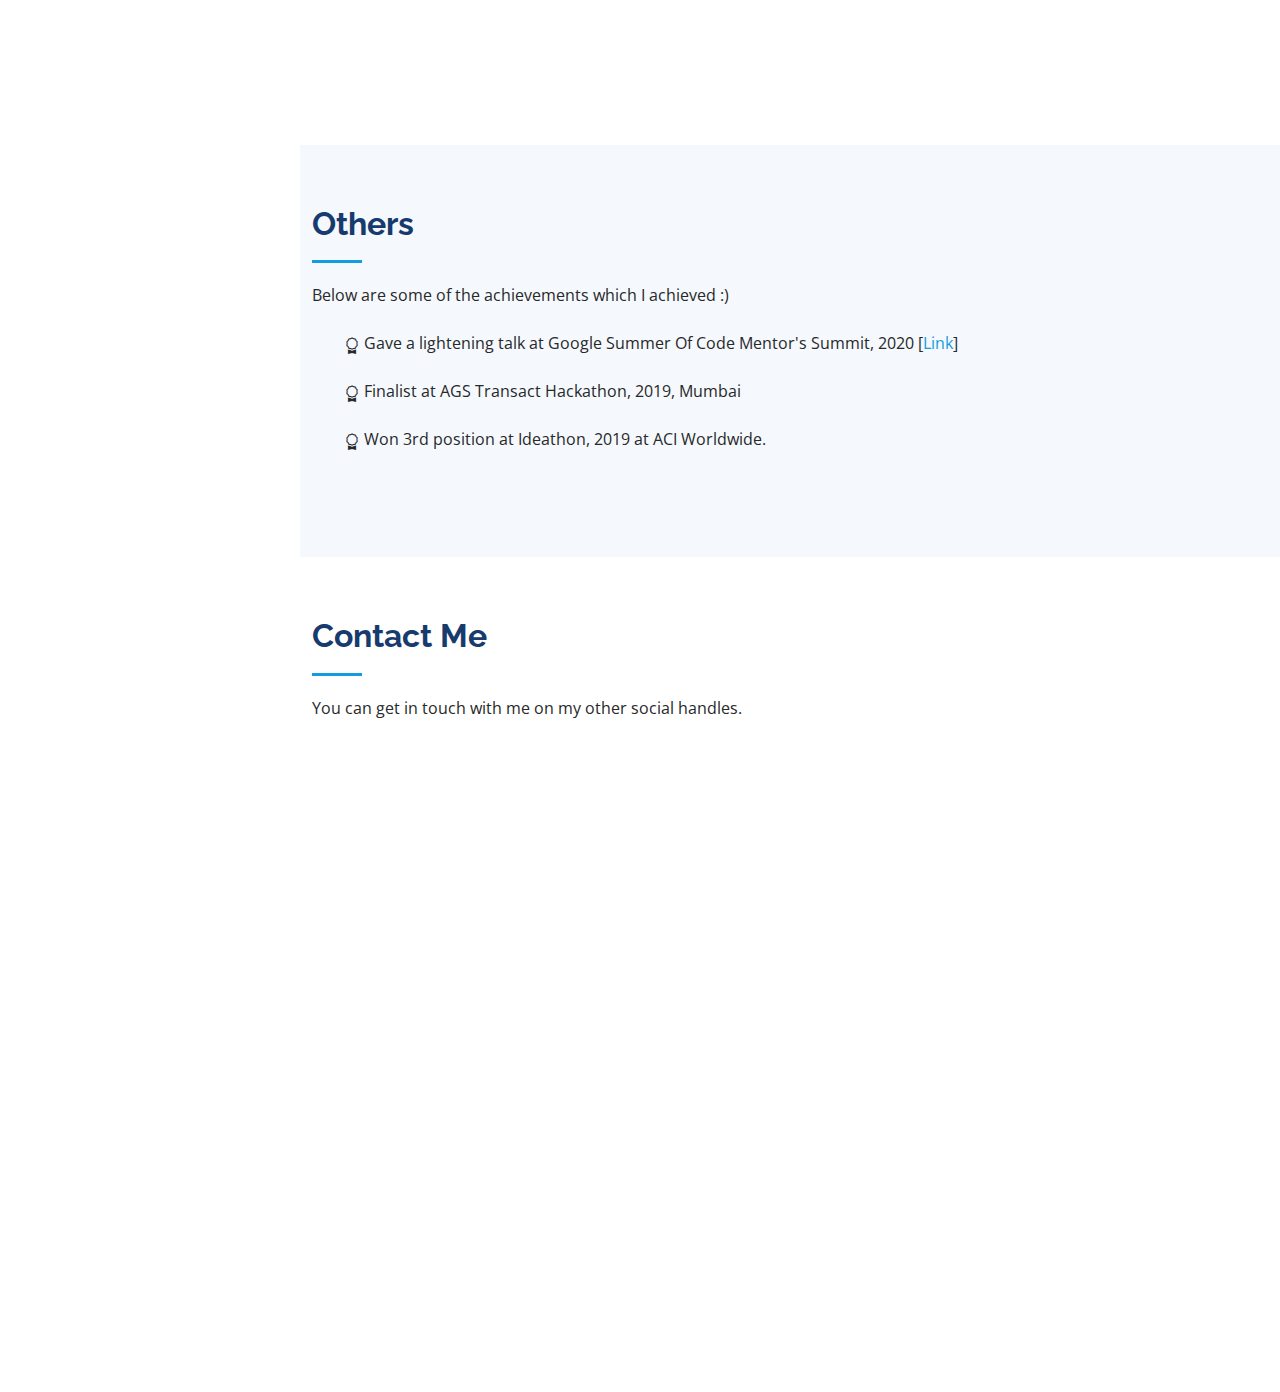
==== commit b2a809a1: "fixed contact end-to-end issue" ====
--- a/index.html
+++ b/index.html
@@ -258,12 +258,12 @@
 
         <div class="section-title">
           <h2>Contact Me</h2>
-          <p>You can get in touch with me on my other social handles. E</p>
+          <p>You can get in touch with me on my other social handles.</p>
         </div>
 
         <div class="row" data-aos="fade-in">
           <div class="col-lg-7 mt-5 mt-lg-0 d-flex align-items-stretch">
-            <form method="post"action="https://script.google.com/macros/s/AKfycbx4XyuRxa4CHrNMe0ukYYxE8x_5y_m7LuA8xI2TWS20xnLqKi8Vyt9Qz1rUVaboQ7ms/exec" class="php-email-form">
+            <form method="post" action="https://script.google.com/macros/s/AKfycbx4XyuRxa4CHrNMe0ukYYxE8x_5y_m7LuA8xI2TWS20xnLqKi8Vyt9Qz1rUVaboQ7ms/exec"> <!--class="php-email-form">-->
               <div class="row">
                 <div class="form-group col-md-6">
                   <label for="name">Your Name</label>
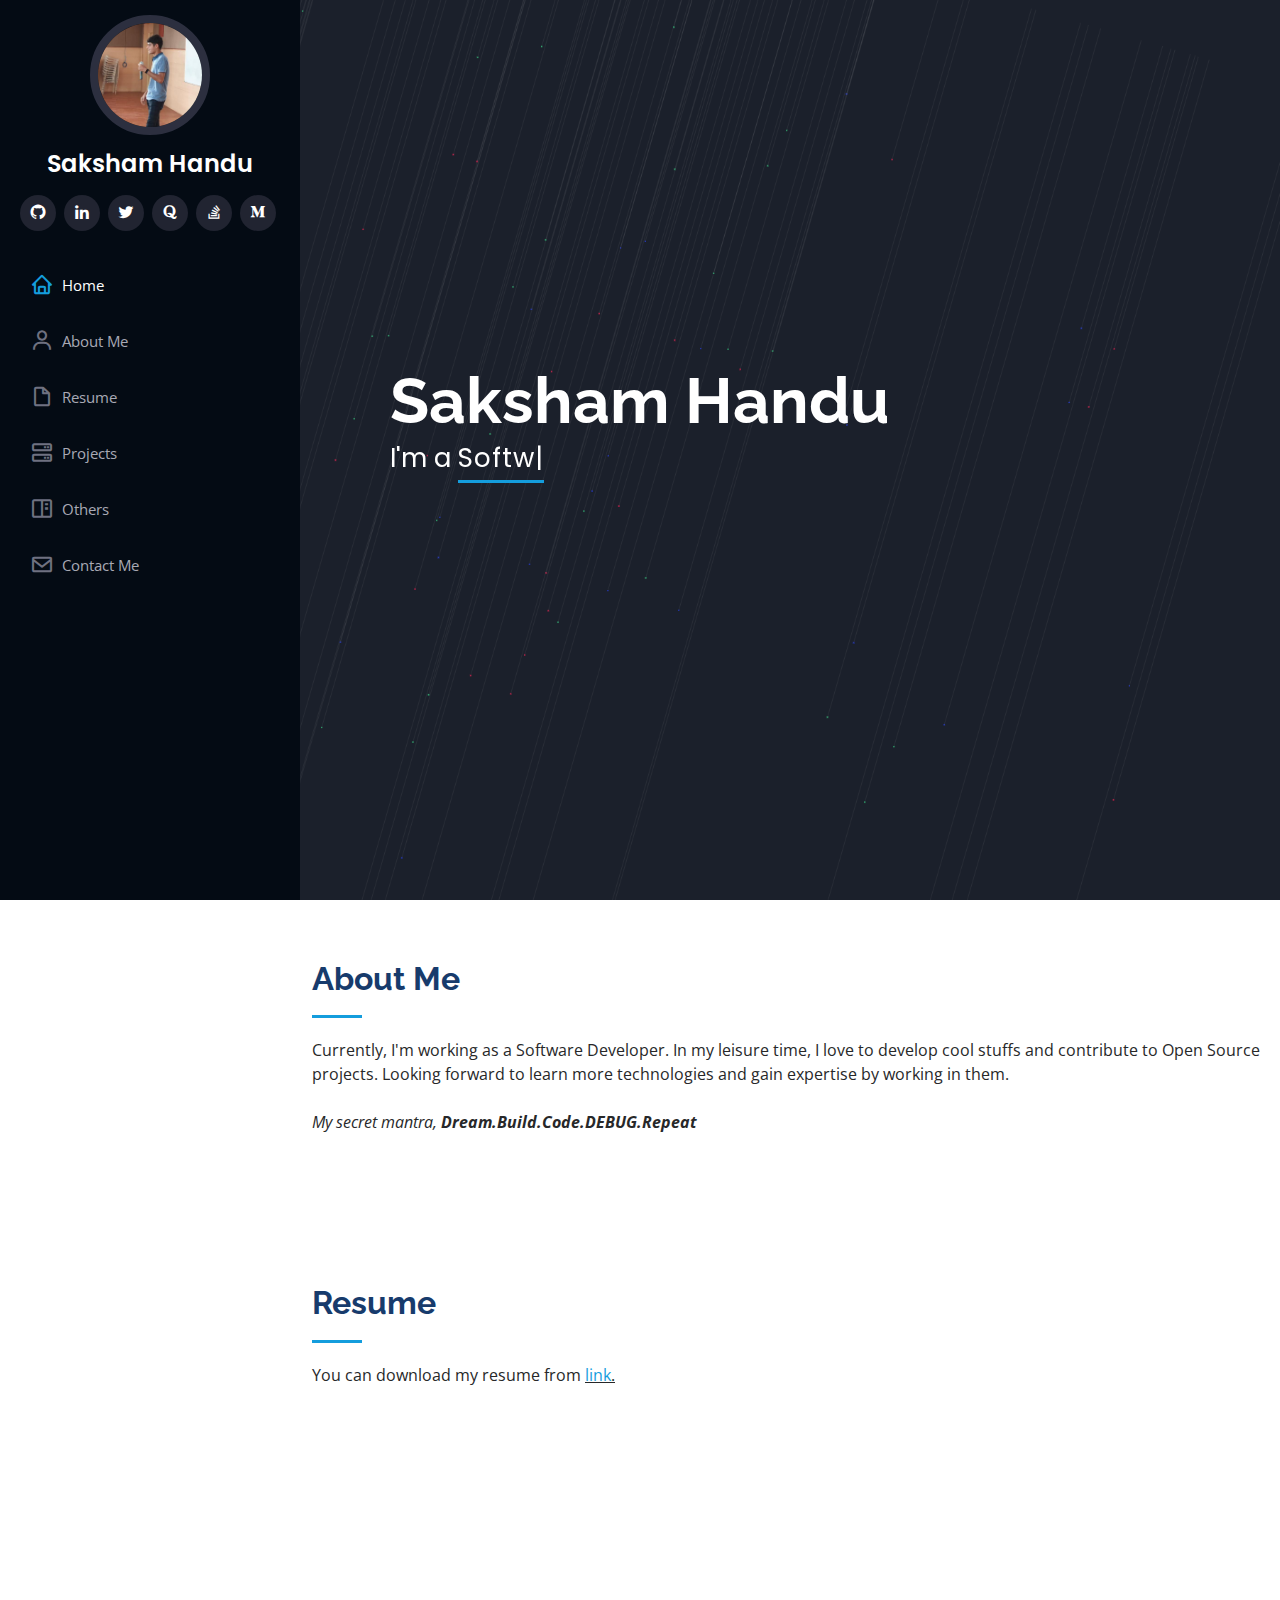
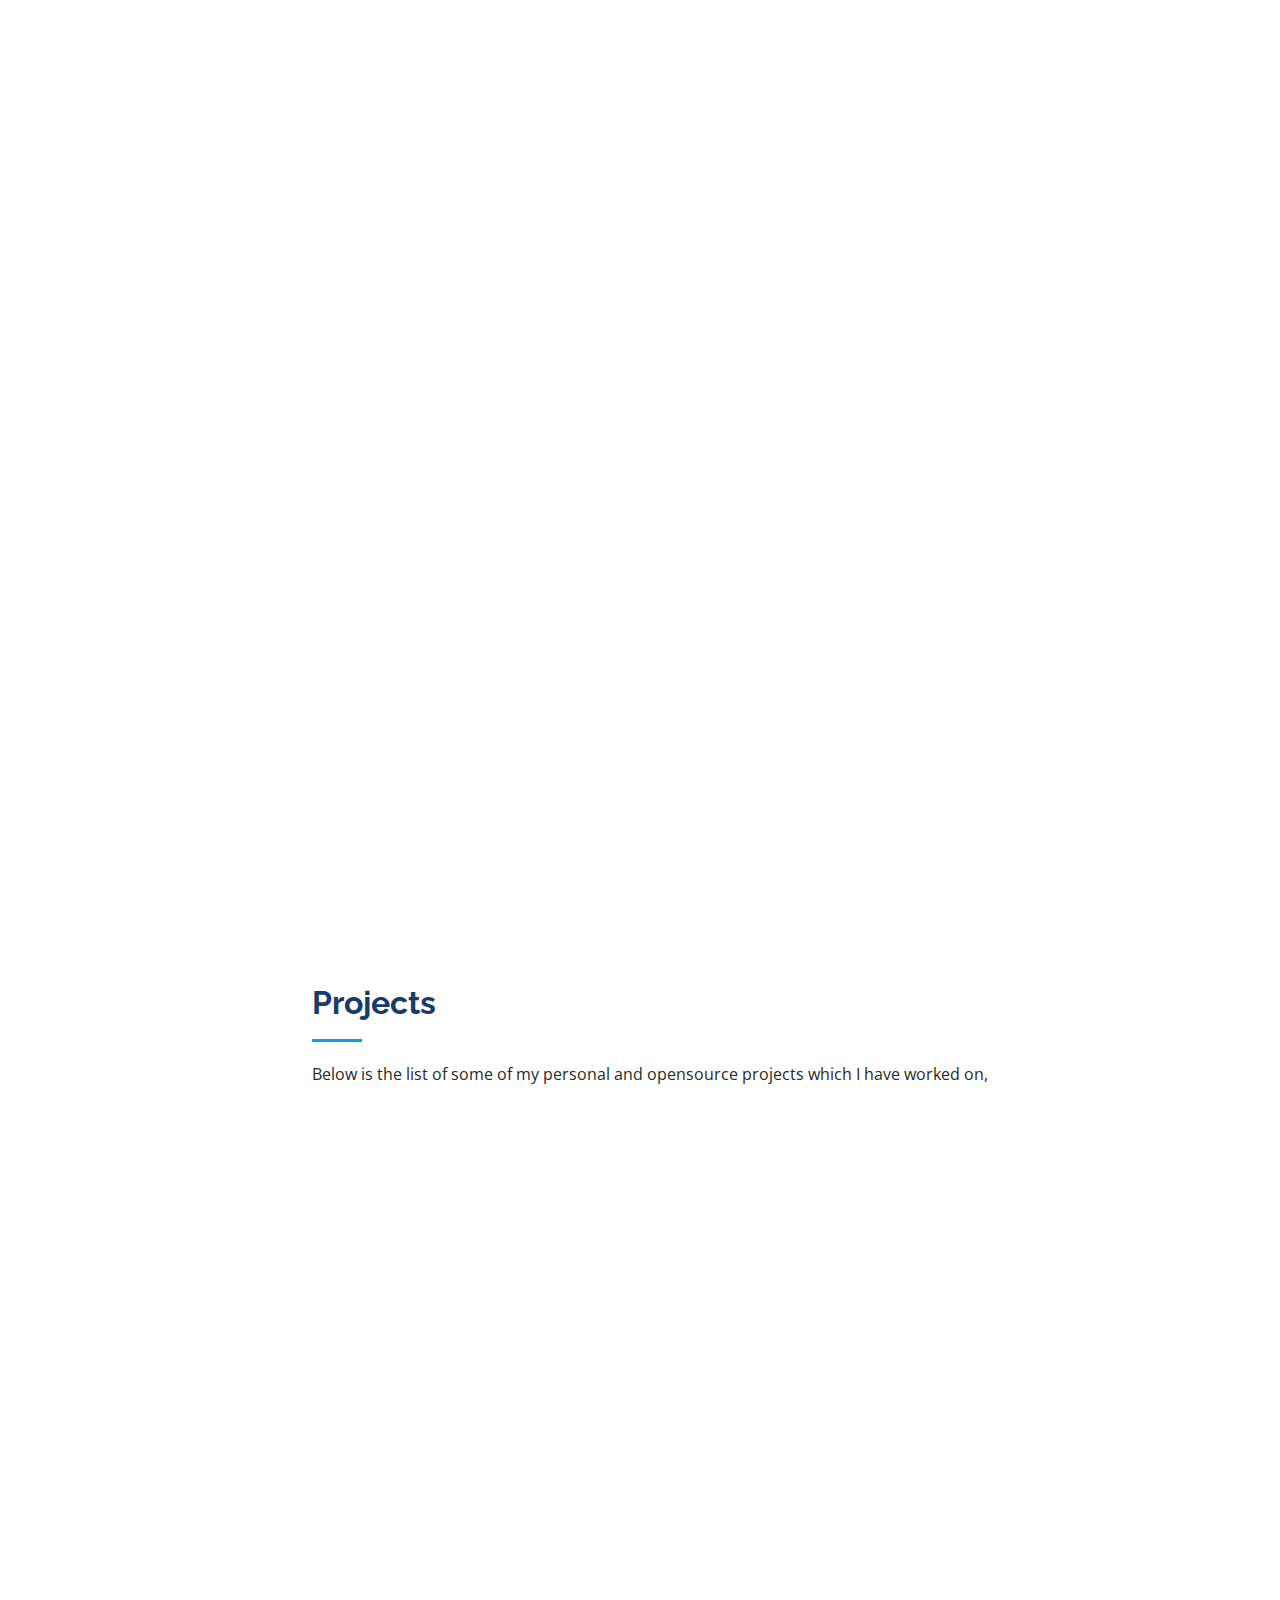
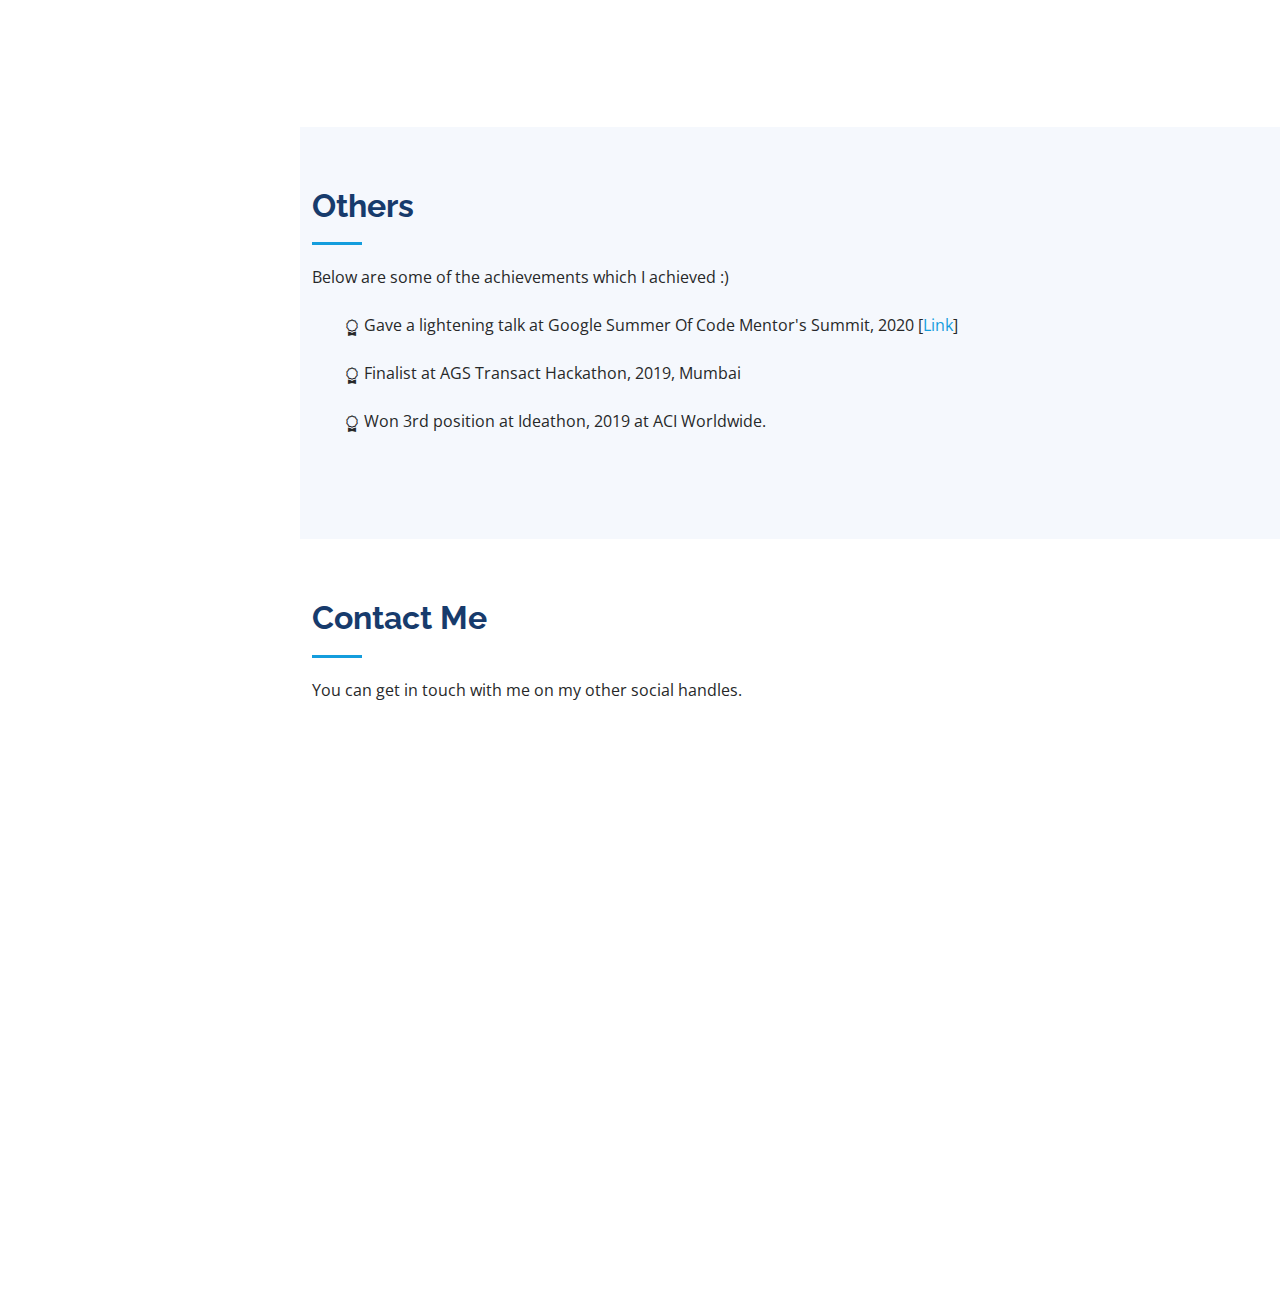
==== commit 36eb1052: "promotion changes" ====
--- a/index.html
+++ b/index.html
@@ -10,7 +10,7 @@
   <meta content="" name="keywords">
 
   <!-- Favicons -->
-  <link href="assets/img/favicon.ico" rel="icon">
+  <link href="[data-uri]" rel="icon"/>
 
   <!-- Google Fonts -->
   <link href="https://fonts.googleapis.com/css?family=Open+Sans:300,300i,400,400i,600,600i,700,700i|Raleway:300,300i,400,400i,500,500i,600,600i,700,700i|Poppins:300,300i,400,400i,500,500i,600,600i,700,700i" rel="stylesheet">
@@ -94,7 +94,7 @@
 
         <div class="section-title">
           <h2>Resume</h2>
-          You can download my resume from <u><a href="https://drive.google.com/file/d/1nrcytPjcMwJaQ0OpemJL03J3dBtmwRFJ/view?usp=sharing" target="_blank">link</a>.</u>
+          You can download my resume from <u><a href="https://docs.google.com/document/d/1ng1S4m-48RHQj6E4OnnfvgC5l8LbJL3m_KrXapeWqNQ/edit?usp=sharing" target="_blank">link</a>.</u>
         </div>
 
         <div class="row">
@@ -102,7 +102,7 @@
             <h3 class="resume-title">Sumary</h3>
             <div class="resume-item">
               <h4>Saksham Handu</h4>
-              <p><em>Working as a Software Developer as a passion, not occupation.</em></p>
+              <p><em>Working as a Software Developer by passion, not occupation.</em></p>
               <ul>
                 <li>Delhi/Bangalore, India</li>
                 <li>sakshamhandu@gmail.com</li>
@@ -132,7 +132,7 @@
           <div class="col-lg-6" data-aos="fade-up" data-aos-delay="100">
             <h3 class="resume-title">Experience</h3>
             <div class="resume-item">
-              <h4>Associate Software Developer, ACI Worldwide</h4>
+              <h4>Software Engineer 1, ACI Worldwide</h4>
               <h5>Jan, 2019 - Present</h5>
               <p><em>Bengaluru, India</em></p>
               <ul>
@@ -282,11 +282,11 @@
                 <label for="name">Message</label>
                 <textarea class="form-control" name="message" id="message" rows="10" required></textarea>
               </div>
-              <div class="my-3">
+              <!--<div class="my-3">
                 <div class="loading">Loading</div>
                 <div class="error-message"></div>
                 <div class="sent-message">Your message has been sent. Thank you!</div>
-              </div>
+              </div>-->
               <div class="text-center"><button type="submit">Send Message</button></div>
             </form>
           </div>
